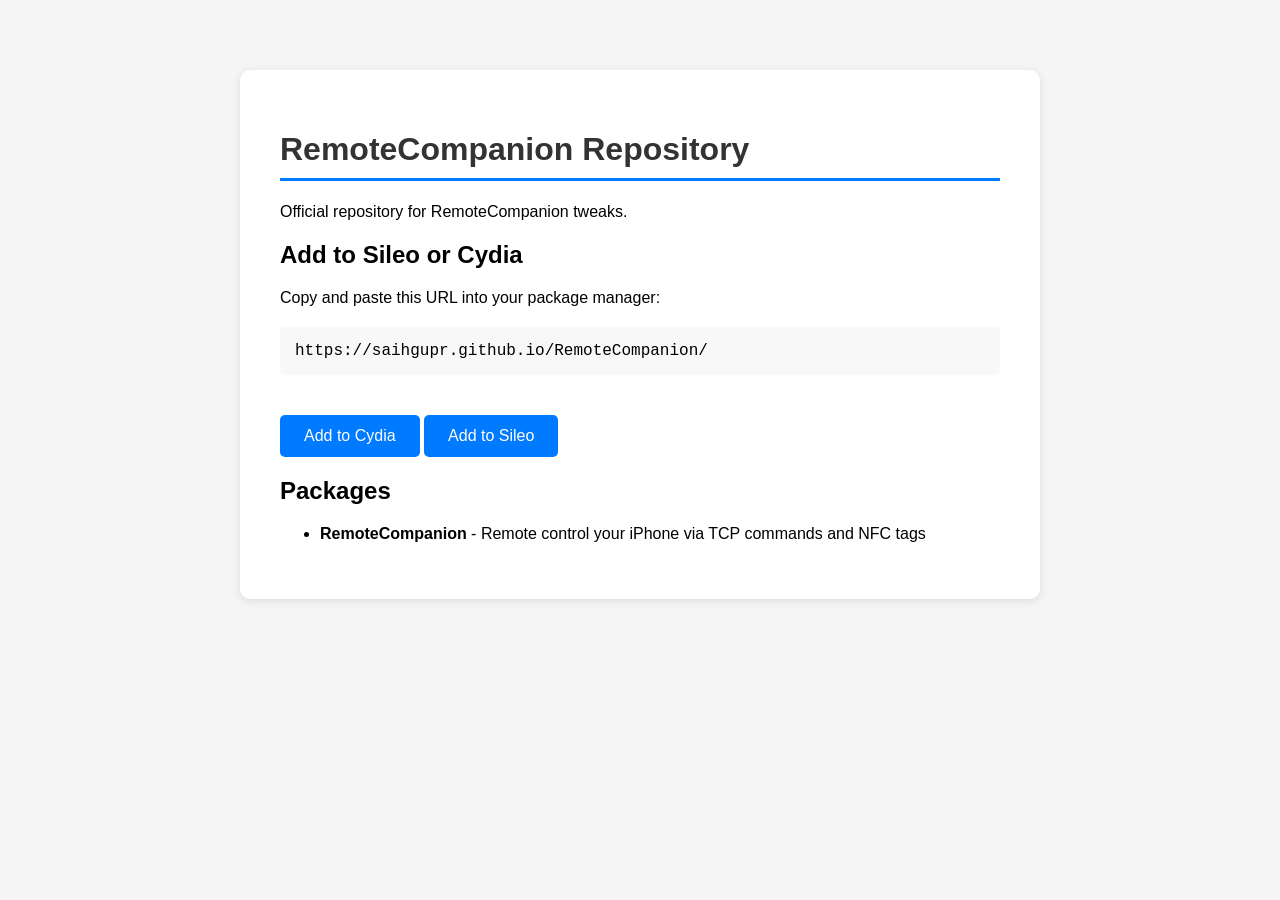
==== docs/index.html @ e35fb799 "Fix Sileo Repo" ====
<!DOCTYPE html>
<html lang="en">
<head>
    <meta charset="UTF-8">
    <meta name="viewport" content="width=device-width, initial-scale=1.0">
    <title>RemoteCompanion Repository</title>
    <style>
        body {
            font-family: -apple-system, BlinkMacSystemFont, 'Segoe UI', Roboto, Oxygen, Ubuntu, Cantarell, sans-serif;
            max-width: 800px;
            margin: 50px auto;
            padding: 20px;
            background: #f5f5f5;
        }
        .container {
            background: white;
            padding: 40px;
            border-radius: 10px;
            box-shadow: 0 2px 10px rgba(0,0,0,0.1);
        }
        h1 {
            color: #333;
            border-bottom: 3px solid #007aff;
            padding-bottom: 10px;
        }
        .repo-url {
            background: #f8f8f8;
            padding: 15px;
            border-radius: 5px;
            font-family: 'Monaco', 'Courier New', monospace;
            margin: 20px 0;
            word-break: break-all;
        }
        .button {
            display: inline-block;
            background: #007aff;
            color: white;
            padding: 12px 24px;
            text-decoration: none;
            border-radius: 5px;
            margin-top: 20px;
        }
        .button:hover {
            background: #0051d5;
        }
    </style>
</head>
<body>
    <div class="container">
        <h1>RemoteCompanion Repository</h1>
        <p>Official repository for RemoteCompanion tweaks.</p>
        
        <h2>Add to Sileo or Cydia</h2>
        <p>Copy and paste this URL into your package manager:</p>
        <div class="repo-url">https://saihgupr.github.io/RemoteCompanion/</div>
        
        <a href="cydia://url/https://cydia.saurik.com/api/share#?source=https://saihgupr.github.io/RemoteCompanion/" class="button">Add to Cydia</a>
        <a href="sileo://source/https://saihgupr.github.io/RemoteCompanion/" class="button">Add to Sileo</a>
        
        <h2>Packages</h2>
        <ul>
            <li><strong>RemoteCompanion</strong> - Remote control your iPhone via TCP commands and NFC tags</li>
        </ul>
    </div>
</body>
</html>
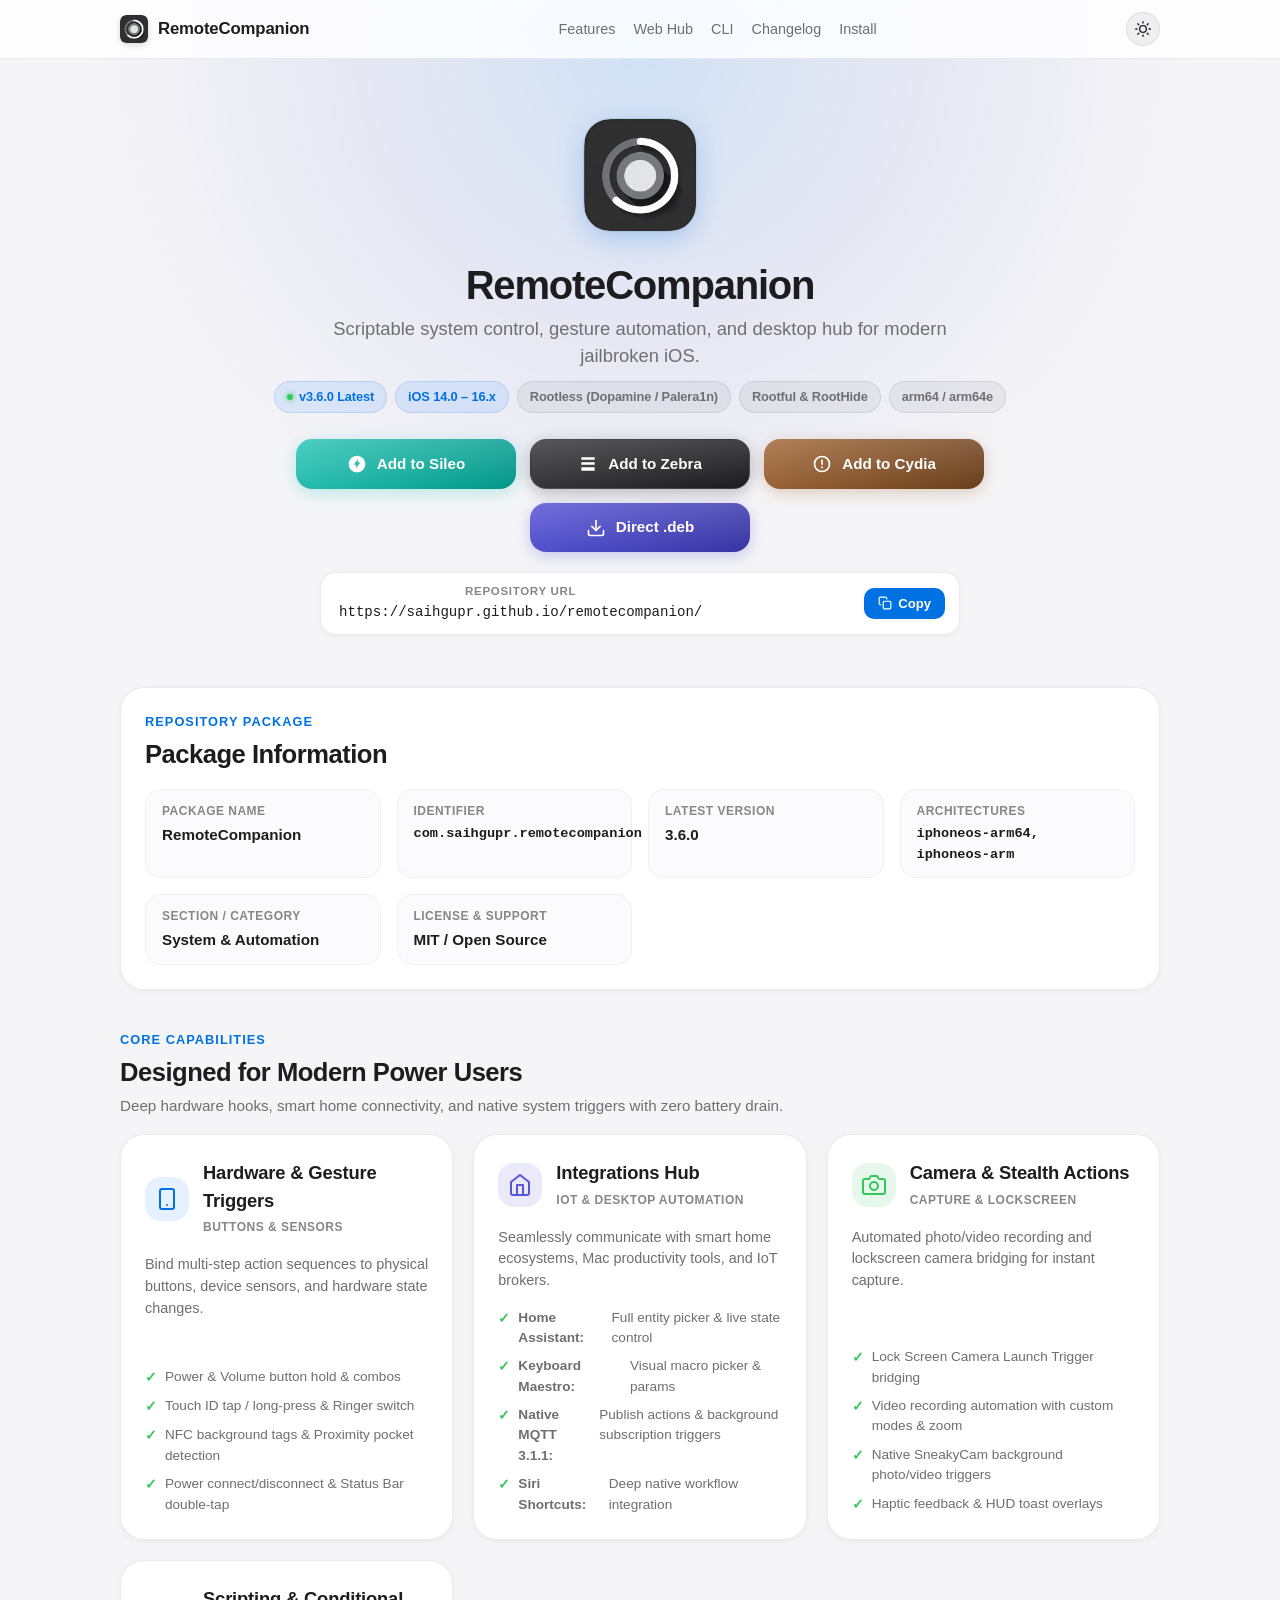
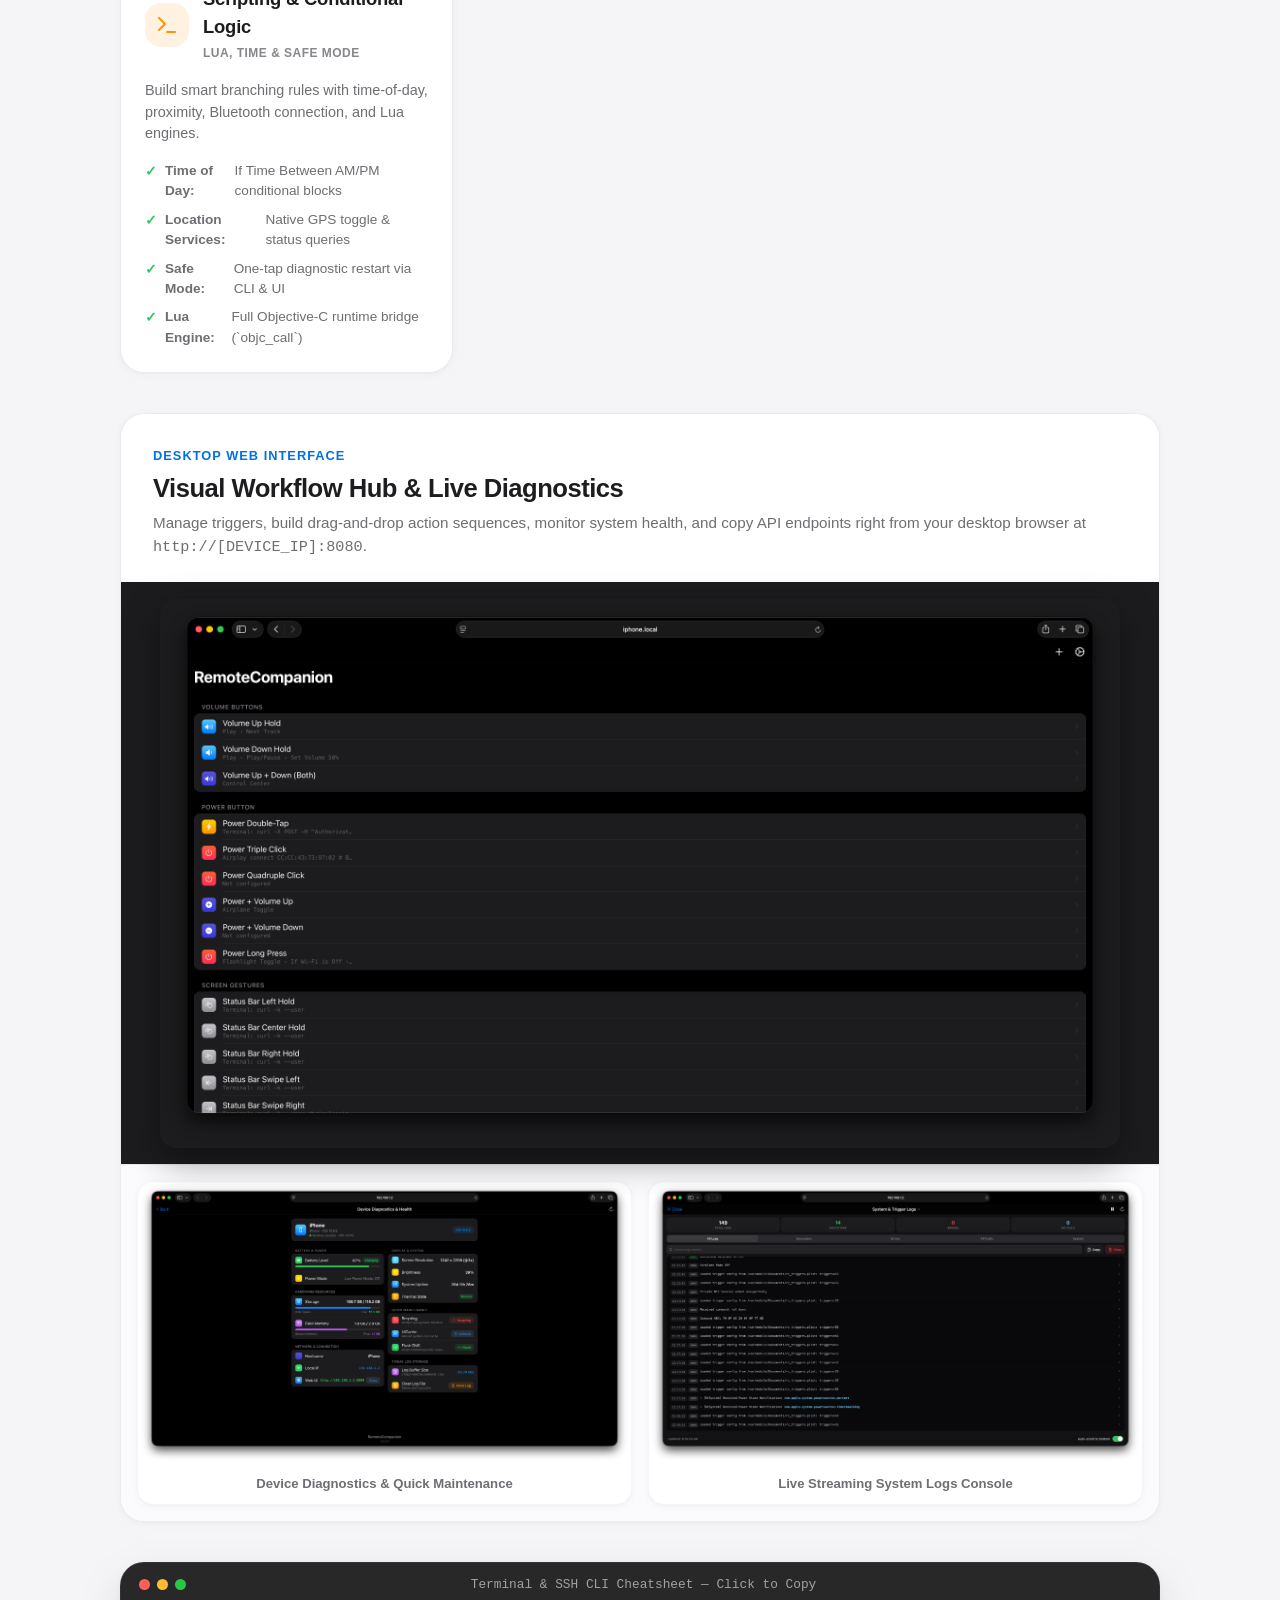
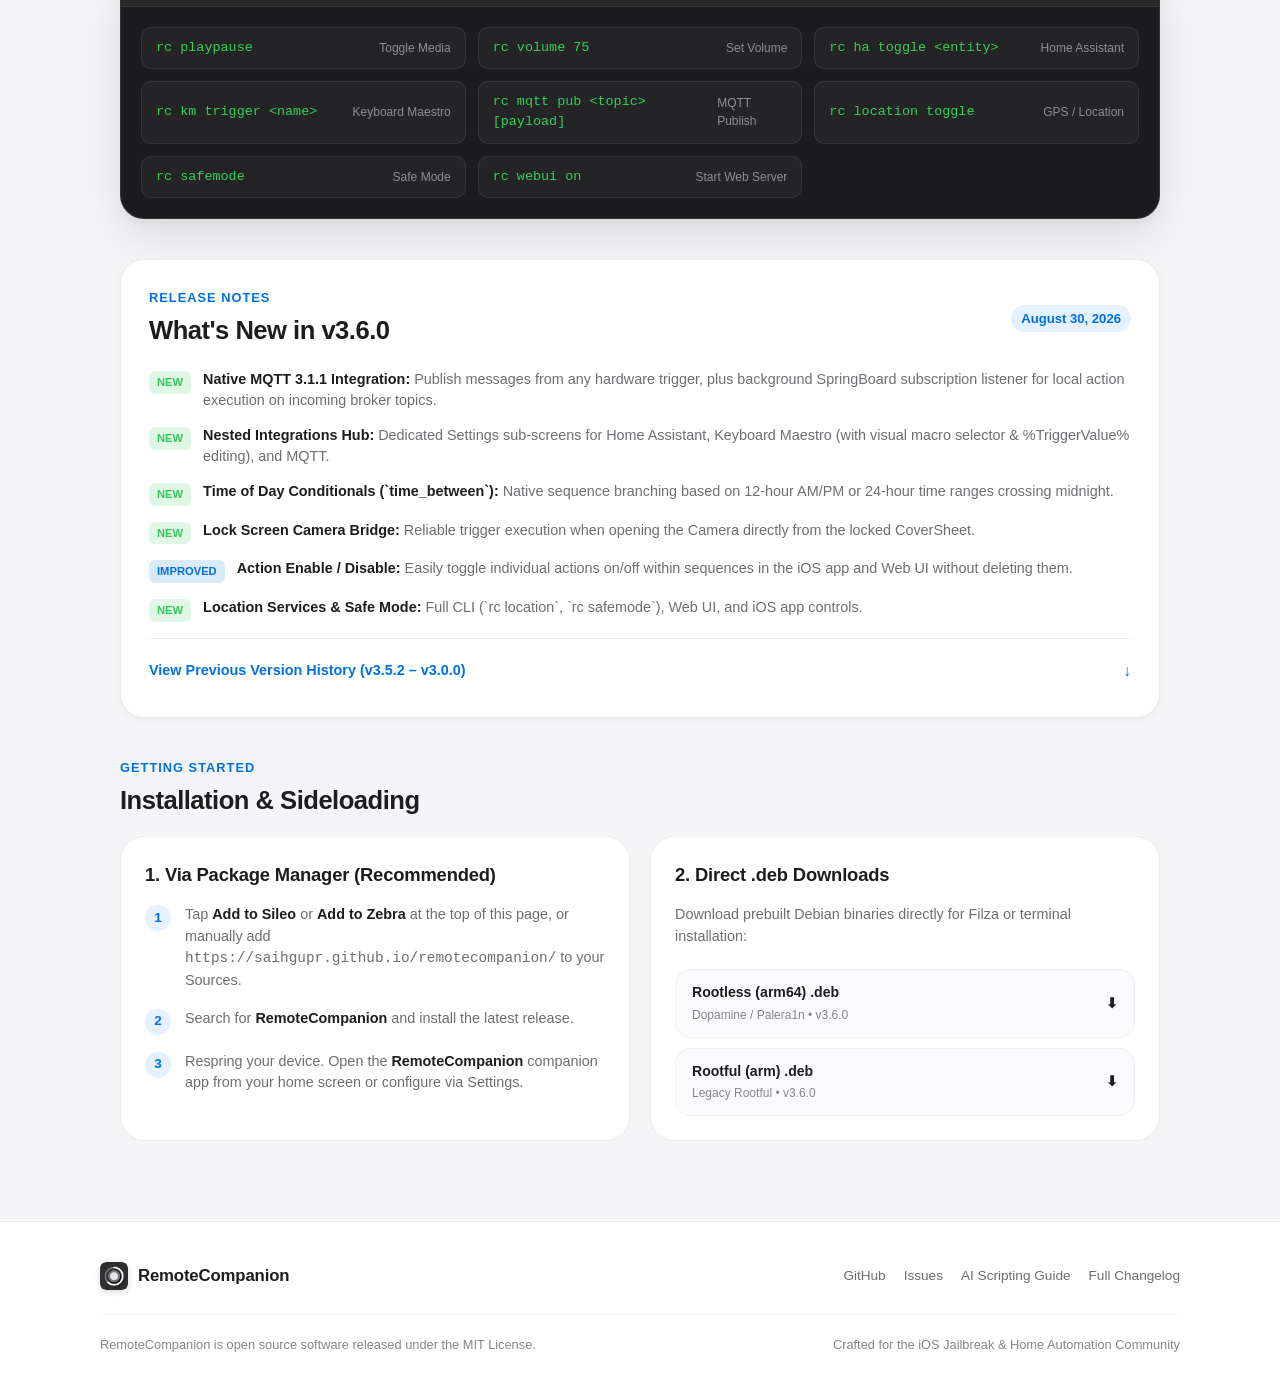
==== commit 3afa9131: "github.io website" ====
--- a/docs/index.html
+++ b/docs/index.html
@@ -2,65 +2,577 @@
 <html lang="en">
 <head>
     <meta charset="UTF-8">
-    <meta name="viewport" content="width=device-width, initial-scale=1.0">
-    <title>RemoteCompanion Repository</title>
-    <style>
-        body {
-            font-family: -apple-system, BlinkMacSystemFont, 'Segoe UI', Roboto, Oxygen, Ubuntu, Cantarell, sans-serif;
-            max-width: 800px;
-            margin: 50px auto;
-            padding: 20px;
-            background: #f5f5f5;
-        }
-        .container {
-            background: white;
-            padding: 40px;
-            border-radius: 10px;
-            box-shadow: 0 2px 10px rgba(0,0,0,0.1);
-        }
-        h1 {
-            color: #333;
-            border-bottom: 3px solid #007aff;
-            padding-bottom: 10px;
-        }
-        .repo-url {
-            background: #f8f8f8;
-            padding: 15px;
-            border-radius: 5px;
-            font-family: 'Monaco', 'Courier New', monospace;
-            margin: 20px 0;
-            word-break: break-all;
-        }
-        .button {
-            display: inline-block;
-            background: #007aff;
-            color: white;
-            padding: 12px 24px;
-            text-decoration: none;
-            border-radius: 5px;
-            margin-top: 20px;
-        }
-        .button:hover {
-            background: #0051d5;
-        }
-    </style>
+    <meta name="viewport" content="width=device-width, initial-scale=1.0, maximum-scale=5.0">
+    <title>RemoteCompanion — Modern iOS Automation & Jailbreak Repo</title>
+    
+    <!-- SEO & Metadata -->
+    <meta name="description" content="Official repository for RemoteCompanion: Scriptable system control, gesture automation, and desktop hub for modern jailbroken iOS (iOS 14.0–16.x).">
+    <meta name="keywords" content="RemoteCompanion, iOS, Jailbreak, Sileo, Zebra, Cydia, Dopamine, Palera1n, Rootless, RootHide, Tweaks, Automation, Home Assistant, Keyboard Maestro, MQTT">
+    <meta name="author" content="saihgupr">
+    <meta name="theme-color" content="#0071e3" media="(prefers-color-scheme: light)">
+    <meta name="theme-color" content="#000000" media="(prefers-color-scheme: dark)">
+
+    <!-- Open Graph (Reddit, iMessage, Discord, Facebook) -->
+    <meta property="og:type" content="website">
+    <meta property="og:url" content="https://saihgupr.github.io/remotecompanion/">
+    <meta property="og:title" content="RemoteCompanion — iOS Automation & Jailbreak Repo">
+    <meta property="og:description" content="Scriptable system control, gesture automation, and desktop hub for modern jailbroken iOS. Supports iOS 14.0–16.x (Rootless & Rootful).">
+    <meta property="og:image" content="https://saihgupr.github.io/remotecompanion/Icon.png">
+    <meta property="og:image:alt" content="RemoteCompanion App Icon">
+    <meta property="og:site_name" content="RemoteCompanion Repository">
+
+    <!-- Twitter / X Card (Enables app icon preview on Reddit link posts) -->
+    <meta name="twitter:card" content="summary">
+    <meta name="twitter:title" content="RemoteCompanion — iOS Automation & Jailbreak Repo">
+    <meta name="twitter:description" content="Scriptable system control, gesture automation, and desktop hub for modern jailbroken iOS. Supports iOS 14.0–16.x (Rootless & Rootful).">
+    <meta name="twitter:image" content="https://saihgupr.github.io/remotecompanion/Icon.png">
+    <meta name="twitter:image:alt" content="RemoteCompanion Icon">
+
+    <!-- App Favicons -->
+    <link rel="icon" type="image/png" href="Icon.png">
+    <link rel="apple-touch-icon" href="Icon.png">
+    <link rel="stylesheet" href="style.css">
 </head>
 <body>
-    <div class="container">
-        <h1>RemoteCompanion Repository</h1>
-        <p>Official repository for RemoteCompanion tweaks.</p>
-        
-        <h2>Add to Sileo or Cydia</h2>
-        <p>Copy and paste this URL into your package manager:</p>
-        <div class="repo-url">https://saihgupr.github.io/RemoteCompanion/</div>
-        
-        <a href="cydia://url/https://cydia.saurik.com/api/share#?source=https://saihgupr.github.io/RemoteCompanion/" class="button">Add to Cydia</a>
-        <a href="sileo://source/https://saihgupr.github.io/RemoteCompanion/" class="button">Add to Sileo</a>
-        
-        <h2>Packages</h2>
-        <ul>
-            <li><strong>RemoteCompanion</strong> - Remote control your iPhone via TCP commands and NFC tags</li>
-        </ul>
+    <div class="ambient-glow"></div>
+
+    <!-- Navigation Header -->
+    <header class="nav-header">
+        <div class="nav-container">
+            <a href="#" class="nav-brand">
+                <img src="Icon.png" alt="RemoteCompanion" class="nav-logo">
+                <span>RemoteCompanion</span>
+            </a>
+            <ul class="nav-links">
+                <li><a href="#features" class="nav-link">Features</a></li>
+                <li><a href="#webui" class="nav-link">Web Hub</a></li>
+                <li><a href="#cli" class="nav-link">CLI</a></li>
+                <li><a href="#changelog" class="nav-link">Changelog</a></li>
+                <li><a href="#download" class="nav-link">Install</a></li>
+            </ul>
+            <div class="nav-actions">
+                <button id="themeToggleBtn" class="theme-toggle-btn" title="Toggle Theme" aria-label="Toggle Dark/Light Mode">
+                    <svg id="themeIcon" width="16" height="16" viewBox="0 0 24 24" fill="none" stroke="currentColor" stroke-width="2" stroke-linecap="round" stroke-linejoin="round">
+                        <circle cx="12" cy="12" r="5"></circle>
+                        <line x1="12" y1="1" x2="12" y2="3"></line>
+                        <line x1="12" y1="21" x2="12" y2="23"></line>
+                        <line x1="4.22" y1="4.22" x2="5.64" y2="5.64"></line>
+                        <line x1="18.36" y1="18.36" x2="19.78" y2="19.78"></line>
+                        <line x1="1" y1="12" x2="3" y2="12"></line>
+                        <line x1="21" y1="12" x2="23" y2="12"></line>
+                        <line x1="4.22" y1="19.78" x2="5.64" y2="18.36"></line>
+                        <line x1="18.36" y1="5.64" x2="19.78" y2="4.22"></line>
+                    </svg>
+                </button>
+            </div>
+        </div>
+    </header>
+
+    <main class="page-container">
+        <!-- Hero Header -->
+        <section class="hero-section">
+            <div class="hero-icon-wrapper">
+                <img src="Icon.png" alt="RemoteCompanion Icon" class="hero-app-icon">
+            </div>
+            <div class="hero-title-group">
+                <h1 class="hero-title">RemoteCompanion</h1>
+                <p class="hero-tagline">Scriptable system control, gesture automation, and desktop hub for modern jailbroken iOS.</p>
+                <div class="badge-group">
+                    <span class="compat-badge"><span class="badge-dot"></span> v3.6.0 Latest</span>
+                    <span class="compat-badge">iOS 14.0 – 16.x</span>
+                    <span class="compat-badge secondary">Rootless (Dopamine / Palera1n)</span>
+                    <span class="compat-badge secondary">Rootful & RootHide</span>
+                    <span class="compat-badge secondary">arm64 / arm64e</span>
+                </div>
+            </div>
+
+            <!-- One-Tap Package Manager Action Buttons -->
+            <div class="package-actions">
+                <a href="sileo://source/https://saihgupr.github.io/remotecompanion/" class="btn-pm btn-sileo" title="Add to Sileo">
+                    <svg class="pm-icon" viewBox="0 0 24 24" fill="currentColor">
+                        <path d="M12 2C6.48 2 2 6.48 2 12s4.48 10 10 10 10-4.48 10-10S17.52 2 12 2zm-1 15v-4H8l5-7v4h3l-5 7z"/>
+                    </svg>
+                    <span>Add to Sileo</span>
+                </a>
+                <a href="zbra://sources/add/https://saihgupr.github.io/remotecompanion/" class="btn-pm btn-zebra" title="Add to Zebra">
+                    <svg class="pm-icon" viewBox="0 0 24 24" fill="currentColor">
+                        <path d="M4 4h16v3H4V4zm0 6h16v3H4v-3zm0 6h16v4H4v-4z"/>
+                    </svg>
+                    <span>Add to Zebra</span>
+                </a>
+                <a href="cydia://url/https://cydia.saurik.com/api/share#?source=https://saihgupr.github.io/remotecompanion/" class="btn-pm btn-cydia" title="Add to Cydia">
+                    <svg class="pm-icon" viewBox="0 0 24 24" fill="currentColor">
+                        <path d="M12 2a10 10 0 100 20 10 10 0 000-20zm0 18a8 8 0 110-16 8 8 0 010 16zm-1-13h2v6h-2zm0 8h2v2h-2z"/>
+                    </svg>
+                    <span>Add to Cydia</span>
+                </a>
+                <a href="https://github.com/saihgupr/remotecompanion/releases" class="btn-pm btn-releases" target="_blank" rel="noopener" title="Direct DEB Downloads">
+                    <svg class="pm-icon" viewBox="0 0 24 24" fill="none" stroke="currentColor" stroke-width="2" stroke-linecap="round" stroke-linejoin="round">
+                        <path d="M21 15v4a2 2 0 0 1-2 2H5a2 2 0 0 1-2-2v-4"></path>
+                        <polyline points="7 10 12 15 17 10"></polyline>
+                        <line x1="12" y1="15" x2="12" y2="3"></line>
+                    </svg>
+                    <span>Direct .deb</span>
+                </a>
+            </div>
+
+            <!-- 1-Click Repo URL Box -->
+            <div class="repo-url-card">
+                <div class="repo-url-info">
+                    <span class="repo-url-label">Repository URL</span>
+                    <span id="repoUrlText" class="repo-url-text">https://saihgupr.github.io/remotecompanion/</span>
+                </div>
+                <button id="copyRepoBtn" class="btn-copy" onclick="copyRepoUrl()">
+                    <svg width="14" height="14" viewBox="0 0 24 24" fill="none" stroke="currentColor" stroke-width="2" stroke-linecap="round" stroke-linejoin="round">
+                        <rect x="9" y="9" width="13" height="13" rx="2" ry="2"></rect>
+                        <path d="M5 15H4a2 2 0 0 1-2-2V4a2 2 0 0 1 2-2h9a2 2 0 0 1 2 2v1"></path>
+                    </svg>
+                    <span id="copyBtnText">Copy</span>
+                </button>
+            </div>
+        </section>
+
+        <!-- Package Metadata Grid -->
+        <section id="packages" class="glass-card">
+            <div class="section-title-group">
+                <div class="section-label">Repository Package</div>
+                <h2 class="section-title">Package Information</h2>
+            </div>
+            <div class="meta-grid">
+                <div class="meta-item">
+                    <span class="meta-label">Package Name</span>
+                    <span class="meta-value">RemoteCompanion</span>
+                </div>
+                <div class="meta-item">
+                    <span class="meta-label">Identifier</span>
+                    <span class="meta-value mono">com.saihgupr.remotecompanion</span>
+                </div>
+                <div class="meta-item">
+                    <span class="meta-label">Latest Version</span>
+                    <span class="meta-value">3.6.0</span>
+                </div>
+                <div class="meta-item">
+                    <span class="meta-label">Architectures</span>
+                    <span class="meta-value mono">iphoneos-arm64, iphoneos-arm</span>
+                </div>
+                <div class="meta-item">
+                    <span class="meta-label">Section / Category</span>
+                    <span class="meta-value">System & Automation</span>
+                </div>
+                <div class="meta-item">
+                    <span class="meta-label">License & Support</span>
+                    <span class="meta-value">MIT / Open Source</span>
+                </div>
+            </div>
+        </section>
+
+        <!-- Features Showcase -->
+        <section id="features">
+            <div class="section-title-group">
+                <div class="section-label">Core Capabilities</div>
+                <h2 class="section-title">Designed for Modern Power Users</h2>
+                <p class="section-subtitle">Deep hardware hooks, smart home connectivity, and native system triggers with zero battery drain.</p>
+            </div>
+
+            <div class="features-grid">
+                <!-- Card 1: Hardware & Gestures -->
+                <div class="feature-card">
+                    <div class="feature-header">
+                        <div class="feature-icon-box">
+                            <svg width="24" height="24" viewBox="0 0 24 24" fill="none" stroke="currentColor" stroke-width="2" stroke-linecap="round" stroke-linejoin="round">
+                                <rect x="5" y="2" width="14" height="20" rx="2" ry="2"></rect>
+                                <line x1="12" y1="18" x2="12.01" y2="18"></line>
+                            </svg>
+                        </div>
+                        <div>
+                            <h3 class="feature-title">Hardware & Gesture Triggers</h3>
+                            <span class="meta-label">Buttons & Sensors</span>
+                        </div>
+                    </div>
+                    <p class="feature-desc">Bind multi-step action sequences to physical buttons, device sensors, and hardware state changes.</p>
+                    <ul class="feature-list">
+                        <li class="feature-list-item"><span class="feature-check">✓</span> Power & Volume button hold & combos</li>
+                        <li class="feature-list-item"><span class="feature-check">✓</span> Touch ID tap / long-press & Ringer switch</li>
+                        <li class="feature-list-item"><span class="feature-check">✓</span> NFC background tags & Proximity pocket detection</li>
+                        <li class="feature-list-item"><span class="feature-check">✓</span> Power connect/disconnect & Status Bar double-tap</li>
+                    </ul>
+                </div>
+
+                <!-- Card 2: Smart Home & Integrations -->
+                <div class="feature-card">
+                    <div class="feature-header">
+                        <div class="feature-icon-box purple">
+                            <svg width="24" height="24" viewBox="0 0 24 24" fill="none" stroke="currentColor" stroke-width="2" stroke-linecap="round" stroke-linejoin="round">
+                                <path d="M3 9l9-7 9 7v11a2 2 0 0 1-2 2H5a2 2 0 0 1-2-2z"></path>
+                                <polyline points="9 22 9 12 15 12 15 22"></polyline>
+                            </svg>
+                        </div>
+                        <div>
+                            <h3 class="feature-title">Integrations Hub</h3>
+                            <span class="meta-label">IoT & Desktop Automation</span>
+                        </div>
+                    </div>
+                    <p class="feature-desc">Seamlessly communicate with smart home ecosystems, Mac productivity tools, and IoT brokers.</p>
+                    <ul class="feature-list">
+                        <li class="feature-list-item"><span class="feature-check">✓</span> <strong>Home Assistant:</strong> Full entity picker & live state control</li>
+                        <li class="feature-list-item"><span class="feature-check">✓</span> <strong>Keyboard Maestro:</strong> Visual macro picker & params</li>
+                        <li class="feature-list-item"><span class="feature-check">✓</span> <strong>Native MQTT 3.1.1:</strong> Publish actions & background subscription triggers</li>
+                        <li class="feature-list-item"><span class="feature-check">✓</span> <strong>Siri Shortcuts:</strong> Deep native workflow integration</li>
+                    </ul>
+                </div>
+
+                <!-- Card 3: Camera & Security Automation -->
+                <div class="feature-card">
+                    <div class="feature-header">
+                        <div class="feature-icon-box green">
+                            <svg width="24" height="24" viewBox="0 0 24 24" fill="none" stroke="currentColor" stroke-width="2" stroke-linecap="round" stroke-linejoin="round">
+                                <path d="M23 19a2 2 0 0 1-2 2H3a2 2 0 0 1-2-2V8a2 2 0 0 1 2-2h4l2-3h6l2 3h4a2 2 0 0 1 2 2z"></path>
+                                <circle cx="12" cy="13" r="4"></circle>
+                            </svg>
+                        </div>
+                        <div>
+                            <h3 class="feature-title">Camera & Stealth Actions</h3>
+                            <span class="meta-label">Capture & Lockscreen</span>
+                        </div>
+                    </div>
+                    <p class="feature-desc">Automated photo/video recording and lockscreen camera bridging for instant capture.</p>
+                    <ul class="feature-list">
+                        <li class="feature-list-item"><span class="feature-check">✓</span> Lock Screen Camera Launch Trigger bridging</li>
+                        <li class="feature-list-item"><span class="feature-check">✓</span> Video recording automation with custom modes & zoom</li>
+                        <li class="feature-list-item"><span class="feature-check">✓</span> Native SneakyCam background photo/video triggers</li>
+                        <li class="feature-list-item"><span class="feature-check">✓</span> Haptic feedback & HUD toast overlays</li>
+                    </ul>
+                </div>
+
+                <!-- Card 4: System Control & Scripting -->
+                <div class="feature-card">
+                    <div class="feature-header">
+                        <div class="feature-icon-box orange">
+                            <svg width="24" height="24" viewBox="0 0 24 24" fill="none" stroke="currentColor" stroke-width="2" stroke-linecap="round" stroke-linejoin="round">
+                                <polyline points="4 17 10 11 4 5"></polyline>
+                                <line x1="12" y1="19" x2="20" y2="19"></line>
+                            </svg>
+                        </div>
+                        <div>
+                            <h3 class="feature-title">Scripting & Conditional Logic</h3>
+                            <span class="meta-label">Lua, Time & Safe Mode</span>
+                        </div>
+                    </div>
+                    <p class="feature-desc">Build smart branching rules with time-of-day, proximity, Bluetooth connection, and Lua engines.</p>
+                    <ul class="feature-list">
+                        <li class="feature-list-item"><span class="feature-check">✓</span> <strong>Time of Day:</strong> If Time Between AM/PM conditional blocks</li>
+                        <li class="feature-list-item"><span class="feature-check">✓</span> <strong>Location Services:</strong> Native GPS toggle & status queries</li>
+                        <li class="feature-list-item"><span class="feature-check">✓</span> <strong>Safe Mode:</strong> One-tap diagnostic restart via CLI & UI</li>
+                        <li class="feature-list-item"><span class="feature-check">✓</span> <strong>Lua Engine:</strong> Full Objective-C runtime bridge (`objc_call`)</li>
+                    </ul>
+                </div>
+            </div>
+        </section>
+
+        <!-- Web UI & Automations Hub Banner -->
+        <section id="webui" class="showcase-banner">
+            <div class="showcase-content">
+                <div class="section-label">Desktop Web Interface</div>
+                <h2 class="section-title">Visual Workflow Hub & Live Diagnostics</h2>
+                <p class="section-subtitle">Manage triggers, build drag-and-drop action sequences, monitor system health, and copy API endpoints right from your desktop browser at <code>http://[DEVICE_IP]:8080</code>.</p>
+            </div>
+            <div class="showcase-image-wrapper">
+                <img src="images/webui.png" alt="RemoteCompanion Web UI Workflow Editor" class="showcase-img" loading="lazy">
+            </div>
+            <div class="gallery-grid">
+                <div class="gallery-item">
+                    <img src="images/health.png" alt="Device Health & Diagnostics Dashboard" loading="lazy">
+                    <div class="gallery-caption">Device Diagnostics & Quick Maintenance</div>
+                </div>
+                <div class="gallery-item">
+                    <img src="images/logs.png" alt="Real-time Streaming Log Viewer" loading="lazy">
+                    <div class="gallery-caption">Live Streaming System Logs Console</div>
+                </div>
+            </div>
+        </section>
+
+        <!-- CLI Commands Cheatsheet -->
+        <section id="cli" class="terminal-card">
+            <div class="terminal-header">
+                <div class="terminal-dots">
+                    <span class="terminal-dot dot-red"></span>
+                    <span class="terminal-dot dot-yellow"></span>
+                    <span class="terminal-dot dot-green"></span>
+                </div>
+                <span class="terminal-title">Terminal & SSH CLI Cheatsheet — Click to Copy</span>
+                <span style="width: 40px;"></span>
+            </div>
+            <div class="cli-command-grid">
+                <div class="cli-chip" onclick="copyCommand('rc playpause', this)">
+                    <span class="cli-code">rc playpause</span>
+                    <span class="cli-desc">Toggle Media</span>
+                </div>
+                <div class="cli-chip" onclick="copyCommand('rc volume 75', this)">
+                    <span class="cli-code">rc volume 75</span>
+                    <span class="cli-desc">Set Volume</span>
+                </div>
+                <div class="cli-chip" onclick="copyCommand('rc ha toggle light.desk', this)">
+                    <span class="cli-code">rc ha toggle &lt;entity&gt;</span>
+                    <span class="cli-desc">Home Assistant</span>
+                </div>
+                <div class="cli-chip" onclick="copyCommand('rc km trigger &quot;Focus Mode&quot;', this)">
+                    <span class="cli-code">rc km trigger &lt;name&gt;</span>
+                    <span class="cli-desc">Keyboard Maestro</span>
+                </div>
+                <div class="cli-chip" onclick="copyCommand('rc mqtt pub home/status online', this)">
+                    <span class="cli-code">rc mqtt pub &lt;topic&gt; [payload]</span>
+                    <span class="cli-desc">MQTT Publish</span>
+                </div>
+                <div class="cli-chip" onclick="copyCommand('rc location toggle', this)">
+                    <span class="cli-code">rc location toggle</span>
+                    <span class="cli-desc">GPS / Location</span>
+                </div>
+                <div class="cli-chip" onclick="copyCommand('rc safemode', this)">
+                    <span class="cli-code">rc safemode</span>
+                    <span class="cli-desc">Safe Mode</span>
+                </div>
+                <div class="cli-chip" onclick="copyCommand('rc webui on', this)">
+                    <span class="cli-code">rc webui on</span>
+                    <span class="cli-desc">Start Web Server</span>
+                </div>
+            </div>
+        </section>
+
+        <!-- Changelog Section -->
+        <section id="changelog" class="changelog-card">
+            <div class="changelog-header">
+                <div>
+                    <div class="section-label">Release Notes</div>
+                    <h2 class="section-title">What's New in v3.6.0</h2>
+                </div>
+                <span class="version-badge">August 30, 2026</span>
+            </div>
+
+            <div class="changelog-list">
+                <div class="changelog-item">
+                    <span class="changelog-tag tag-new">New</span>
+                    <p class="changelog-text"><strong>Native MQTT 3.1.1 Integration:</strong> Publish messages from any hardware trigger, plus background SpringBoard subscription listener for local action execution on incoming broker topics.</p>
+                </div>
+                <div class="changelog-item">
+                    <span class="changelog-tag tag-new">New</span>
+                    <p class="changelog-text"><strong>Nested Integrations Hub:</strong> Dedicated Settings sub-screens for Home Assistant, Keyboard Maestro (with visual macro selector & %TriggerValue% editing), and MQTT.</p>
+                </div>
+                <div class="changelog-item">
+                    <span class="changelog-tag tag-new">New</span>
+                    <p class="changelog-text"><strong>Time of Day Conditionals (`time_between`):</strong> Native sequence branching based on 12-hour AM/PM or 24-hour time ranges crossing midnight.</p>
+                </div>
+                <div class="changelog-item">
+                    <span class="changelog-tag tag-new">New</span>
+                    <p class="changelog-text"><strong>Lock Screen Camera Bridge:</strong> Reliable trigger execution when opening the Camera directly from the locked CoverSheet.</p>
+                </div>
+                <div class="changelog-item">
+                    <span class="changelog-tag tag-improved">Improved</span>
+                    <p class="changelog-text"><strong>Action Enable / Disable:</strong> Easily toggle individual actions on/off within sequences in the iOS app and Web UI without deleting them.</p>
+                </div>
+                <div class="changelog-item">
+                    <span class="changelog-tag tag-new">New</span>
+                    <p class="changelog-text"><strong>Location Services & Safe Mode:</strong> Full CLI (`rc location`, `rc safemode`), Web UI, and iOS app controls.</p>
+                </div>
+            </div>
+
+            <!-- Expandable Past Releases -->
+            <details class="history-accordion">
+                <summary>View Previous Version History (v3.5.2 – v3.0.0)</summary>
+                <div class="history-content">
+                    <div class="changelog-item">
+                        <span class="changelog-tag tag-fix">v3.5.2</span>
+                        <p class="changelog-text">Modernized Siri Shortcuts execution with WorkflowKit / VoiceShortcutClient fallbacks, respring reliability improvements, and multi-button combo detection.</p>
+                    </div>
+                    <div class="changelog-item">
+                        <span class="changelog-tag tag-new">v3.5.0</span>
+                        <p class="changelog-text">Added SneakyCam photo/video triggers, Web UI live system log viewer console (`/api/logs`), and AC Power Connect/Disconnect triggers.</p>
+                    </div>
+                    <div class="changelog-item">
+                        <span class="changelog-tag tag-new">v3.4.0</span>
+                        <p class="changelog-text">Cellular Data control, Dynamic Web UI Port fallback (8080–8099), HUD toast notifications, and Proximity / Pocket sensor conditions.</p>
+                    </div>
+                </div>
+            </details>
+        </section>
+
+        <!-- Installation & Downloads -->
+        <section id="download">
+            <div class="section-title-group">
+                <div class="section-label">Getting Started</div>
+                <h2 class="section-title">Installation & Sideloading</h2>
+            </div>
+
+            <div class="install-grid">
+                <!-- Method 1: Package Manager -->
+                <div class="install-card">
+                    <h3 class="feature-title">1. Via Package Manager (Recommended)</h3>
+                    <div class="step-item">
+                        <span class="step-num">1</span>
+                        <p class="step-text">Tap <strong>Add to Sileo</strong> or <strong>Add to Zebra</strong> at the top of this page, or manually add <code>https://saihgupr.github.io/remotecompanion/</code> to your Sources.</p>
+                    </div>
+                    <div class="step-item">
+                        <span class="step-num">2</span>
+                        <p class="step-text">Search for <strong>RemoteCompanion</strong> and install the latest release.</p>
+                    </div>
+                    <div class="step-item">
+                        <span class="step-num">3</span>
+                        <p class="step-text">Respring your device. Open the <strong>RemoteCompanion</strong> companion app from your home screen or configure via Settings.</p>
+                    </div>
+                </div>
+
+                <!-- Method 2: Manual DEB Download -->
+                <div class="install-card">
+                    <h3 class="feature-title">2. Direct .deb Downloads</h3>
+                    <p class="feature-desc">Download prebuilt Debian binaries directly for Filza or terminal installation:</p>
+                    <div class="direct-downloads">
+                        <a href="com.saihgupr.remotecompanion_3.6.0_iphoneos-arm64.deb" class="deb-btn" download>
+                            <div>
+                                <div>Rootless (arm64) .deb</div>
+                                <span class="deb-meta">Dopamine / Palera1n • v3.6.0</span>
+                            </div>
+                            <span>⬇</span>
+                        </a>
+                        <a href="com.saihgupr.remotecompanion_3.6.0_iphoneos-arm.deb" class="deb-btn" download>
+                            <div>
+                                <div>Rootful (arm) .deb</div>
+                                <span class="deb-meta">Legacy Rootful • v3.6.0</span>
+                            </div>
+                            <span>⬇</span>
+                        </a>
+                    </div>
+                </div>
+            </div>
+        </section>
+    </main>
+
+    <!-- Footer -->
+    <footer class="page-footer">
+        <div class="footer-container">
+            <div class="footer-top">
+                <div class="nav-brand">
+                    <img src="Icon.png" alt="RemoteCompanion" class="nav-logo">
+                    <span>RemoteCompanion</span>
+                </div>
+                <ul class="footer-links">
+                    <li><a href="https://github.com/saihgupr/remotecompanion" class="footer-link" target="_blank" rel="noopener">GitHub</a></li>
+                    <li><a href="https://github.com/saihgupr/remotecompanion/issues" class="footer-link" target="_blank" rel="noopener">Issues</a></li>
+                    <li><a href="https://github.com/saihgupr/remotecompanion/blob/master/SCRIPTING.md" class="footer-link" target="_blank" rel="noopener">AI Scripting Guide</a></li>
+                    <li><a href="https://github.com/saihgupr/remotecompanion/blob/master/CHANGELOG.md" class="footer-link" target="_blank" rel="noopener">Full Changelog</a></li>
+                </ul>
+            </div>
+            <div class="footer-bottom">
+                <span>RemoteCompanion is open source software released under the MIT License.</span>
+                <span>Crafted for the iOS Jailbreak & Home Automation Community</span>
+            </div>
+        </div>
+    </footer>
+
+    <!-- Toast Notification -->
+    <div id="toast" class="toast">
+        <svg width="16" height="16" viewBox="0 0 24 24" fill="none" stroke="#30d158" stroke-width="2.5" stroke-linecap="round" stroke-linejoin="round">
+            <polyline points="20 6 9 17 4 12"></polyline>
+        </svg>
+        <span id="toastMessage">Copied to clipboard!</span>
     </div>
+
+    <!-- Interactive Script -->
+    <script>
+        // 1-Click Copy Repo URL
+        function copyRepoUrl() {
+            const repoUrl = "https://saihgupr.github.io/remotecompanion/";
+            navigator.clipboard.writeText(repoUrl).then(() => {
+                const btn = document.getElementById("copyRepoBtn");
+                const btnText = document.getElementById("copyBtnText");
+                btn.classList.add("copied");
+                btnText.textContent = "Copied!";
+                showToast("Repository URL copied to clipboard!");
+
+                setTimeout(() => {
+                    btn.classList.remove("copied");
+                    btnText.textContent = "Copy";
+                }, 1800);
+            }).catch(err => {
+                showToast("Failed to copy URL");
+            });
+        }
+
+        // Copy CLI Command
+        function copyCommand(text, element) {
+            navigator.clipboard.writeText(text).then(() => {
+                showToast(`Copied: ${text}`);
+                if (element) {
+                    const originalBorder = element.style.borderColor;
+                    element.style.borderColor = "#30d158";
+                    setTimeout(() => {
+                        element.style.borderColor = originalBorder;
+                    }, 800);
+                }
+            });
+        }
+
+        // Show Toast Notification
+        let toastTimeout;
+        function showToast(msg) {
+            const toast = document.getElementById("toast");
+            const toastMsg = document.getElementById("toastMessage");
+            toastMsg.textContent = msg;
+            toast.classList.add("show");
+
+            clearTimeout(toastTimeout);
+            toastTimeout = setTimeout(() => {
+                toast.classList.remove("show");
+            }, 2200);
+        }
+
+        // Theme Toggle
+        const themeToggleBtn = document.getElementById("themeToggleBtn");
+        const themeIcon = document.getElementById("themeIcon");
+
+        function updateThemeIcon(isDark) {
+            if (isDark) {
+                // Moon icon
+                themeIcon.innerHTML = `<path d="M21 12.79A9 9 0 1 1 11.21 3 7 7 0 0 0 21 12.79z"></path>`;
+            } else {
+                // Sun icon
+                themeIcon.innerHTML = `
+                    <circle cx="12" cy="12" r="5"></circle>
+                    <line x1="12" y1="1" x2="12" y2="3"></line>
+                    <line x1="12" y1="21" x2="12" y2="23"></line>
+                    <line x1="4.22" y1="4.22" x2="5.64" y2="5.64"></line>
+                    <line x1="18.36" y1="18.36" x2="19.78" y2="19.78"></line>
+                    <line x1="1" y1="12" x2="3" y2="12"></line>
+                    <line x1="21" y1="12" x2="23" y2="12"></line>
+                    <line x1="4.22" y1="19.78" x2="5.64" y2="18.36"></line>
+                    <line x1="18.36" y1="5.64" x2="19.78" y2="4.22"></line>
+                `;
+            }
+        }
+
+        // Initialize theme based on preference or saved setting
+        const savedTheme = localStorage.getItem("rc_theme");
+        if (savedTheme) {
+            document.body.setAttribute("data-theme", savedTheme);
+            updateThemeIcon(savedTheme === "dark");
+        } else {
+            const prefersDark = window.matchMedia && window.matchMedia('(prefers-color-scheme: dark)').matches;
+            updateThemeIcon(prefersDark);
+        }
+
+        themeToggleBtn.addEventListener("click", () => {
+            const currentTheme = document.body.getAttribute("data-theme");
+            let newTheme;
+            if (currentTheme === "dark") {
+                newTheme = "light";
+            } else if (currentTheme === "light") {
+                newTheme = "dark";
+            } else {
+                const prefersDark = window.matchMedia && window.matchMedia('(prefers-color-scheme: dark)').matches;
+                newTheme = prefersDark ? "light" : "dark";
+            }
+            document.body.setAttribute("data-theme", newTheme);
+            localStorage.setItem("rc_theme", newTheme);
+            updateThemeIcon(newTheme === "dark");
+        });
+    </script>
 </body>
 </html>
--- a/docs/style.css
+++ b/docs/style.css
@@ -0,0 +1,1168 @@
+:root {
+  --font-sans: -apple-system, BlinkMacSystemFont, "SF Pro Display", "SF Pro Text", "Helvetica Neue", Arial, sans-serif;
+  --font-mono: ui-monospace, "SF Mono", Menlo, Monaco, Consolas, "Courier New", monospace;
+
+  /* Color Palette - Light Default */
+  --bg-page: #f5f5f7;
+  --bg-card: #ffffff;
+  --bg-card-secondary: #fbfbfd;
+  --bg-card-hover: #f0f0f4;
+  --bg-glass: rgba(255, 255, 255, 0.82);
+  --bg-badge: rgba(0, 122, 255, 0.1);
+  --bg-badge-secondary: rgba(142, 142, 147, 0.12);
+  --bg-code: #f0f1f5;
+  --bg-terminal: #1c1c1e;
+
+  --text-primary: #1d1d1f;
+  --text-secondary: #6e6e73;
+  --text-tertiary: #86868b;
+  --text-inverse: #ffffff;
+  --text-terminal: #32d74b;
+
+  --border-light: rgba(0, 0, 0, 0.08);
+  --border-subtle: rgba(0, 0, 0, 0.04);
+  --border-focus: rgba(0, 122, 255, 0.5);
+
+  --accent-blue: #0071e3;
+  --accent-blue-hover: #0077ed;
+  --accent-purple: #5856d6;
+  --accent-teal: #30b0c7;
+  --accent-green: #34c759;
+  --accent-orange: #ff9500;
+  --accent-red: #ff3b30;
+
+  --shadow-sm: 0 2px 8px rgba(0, 0, 0, 0.04), 0 1px 2px rgba(0, 0, 0, 0.02);
+  --shadow-md: 0 8px 24px rgba(0, 0, 0, 0.07), 0 2px 6px rgba(0, 0, 0, 0.03);
+  --shadow-lg: 0 18px 48px rgba(0, 0, 0, 0.1), 0 4px 12px rgba(0, 0, 0, 0.05);
+  --shadow-icon: 0 8px 28px rgba(0, 113, 227, 0.25);
+
+  --radius-xs: 6px;
+  --radius-sm: 10px;
+  --radius-md: 16px;
+  --radius-lg: 24px;
+  --radius-xl: 32px;
+  --radius-pill: 9999px;
+
+  --transition-fast: 0.15s cubic-bezier(0.2, 0.8, 0.2, 1);
+  --transition-normal: 0.25s cubic-bezier(0.16, 1, 0.3, 1);
+  --transition-spring: 0.4s cubic-bezier(0.175, 0.885, 0.32, 1.275);
+}
+
+@media (prefers-color-scheme: dark) {
+  :root {
+    --bg-page: #000000;
+    --bg-card: #161618;
+    --bg-card-secondary: #1c1c1e;
+    --bg-card-hover: #242428;
+    --bg-glass: rgba(22, 22, 24, 0.82);
+    --bg-badge: rgba(10, 132, 255, 0.18);
+    --bg-badge-secondary: rgba(142, 142, 147, 0.18);
+    --bg-code: #1c1c1e;
+    --bg-terminal: #0a0a0c;
+
+    --text-primary: #f5f5f7;
+    --text-secondary: #a1a1a6;
+    --text-tertiary: #6e6e73;
+    --text-inverse: #000000;
+    --text-terminal: #30d158;
+
+    --border-light: rgba(255, 255, 255, 0.12);
+    --border-subtle: rgba(255, 255, 255, 0.06);
+    --border-focus: rgba(10, 132, 255, 0.6);
+
+    --accent-blue: #2997ff;
+    --accent-blue-hover: #40a9ff;
+    --accent-purple: #7d7aff;
+    --accent-teal: #4cd9e8;
+    --accent-green: #30d158;
+    --accent-orange: #ff9f0a;
+    --accent-red: #ff453a;
+
+    --shadow-sm: 0 2px 8px rgba(0, 0, 0, 0.3);
+    --shadow-md: 0 8px 24px rgba(0, 0, 0, 0.4);
+    --shadow-lg: 0 18px 48px rgba(0, 0, 0, 0.6);
+    --shadow-icon: 0 8px 32px rgba(41, 151, 255, 0.35);
+  }
+}
+
+/* Explicit theme classes if toggled */
+body[data-theme="light"] {
+  --bg-page: #f5f5f7;
+  --bg-card: #ffffff;
+  --bg-card-secondary: #fbfbfd;
+  --bg-card-hover: #f0f0f4;
+  --bg-glass: rgba(255, 255, 255, 0.82);
+  --bg-badge: rgba(0, 122, 255, 0.1);
+  --bg-badge-secondary: rgba(142, 142, 147, 0.12);
+  --bg-code: #f0f1f5;
+  --bg-terminal: #1c1c1e;
+  --text-primary: #1d1d1f;
+  --text-secondary: #6e6e73;
+  --text-tertiary: #86868b;
+  --text-inverse: #ffffff;
+  --border-light: rgba(0, 0, 0, 0.08);
+  --border-subtle: rgba(0, 0, 0, 0.04);
+  --accent-blue: #0071e3;
+  --accent-blue-hover: #0077ed;
+  --shadow-sm: 0 2px 8px rgba(0, 0, 0, 0.04);
+  --shadow-md: 0 8px 24px rgba(0, 0, 0, 0.07);
+  --shadow-lg: 0 18px 48px rgba(0, 0, 0, 0.1);
+  --shadow-icon: 0 8px 28px rgba(0, 113, 227, 0.25);
+}
+
+body[data-theme="dark"] {
+  --bg-page: #000000;
+  --bg-card: #161618;
+  --bg-card-secondary: #1c1c1e;
+  --bg-card-hover: #242428;
+  --bg-glass: rgba(22, 22, 24, 0.82);
+  --bg-badge: rgba(10, 132, 255, 0.18);
+  --bg-badge-secondary: rgba(142, 142, 147, 0.18);
+  --bg-code: #1c1c1e;
+  --bg-terminal: #0a0a0c;
+  --text-primary: #f5f5f7;
+  --text-secondary: #a1a1a6;
+  --text-tertiary: #6e6e73;
+  --text-inverse: #000000;
+  --border-light: rgba(255, 255, 255, 0.12);
+  --border-subtle: rgba(255, 255, 255, 0.06);
+  --accent-blue: #2997ff;
+  --accent-blue-hover: #40a9ff;
+  --shadow-sm: 0 2px 8px rgba(0, 0, 0, 0.3);
+  --shadow-md: 0 8px 24px rgba(0, 0, 0, 0.4);
+  --shadow-lg: 0 18px 48px rgba(0, 0, 0, 0.6);
+  --shadow-icon: 0 8px 32px rgba(41, 151, 255, 0.35);
+}
+
+/* Base Styles */
+* {
+  box-sizing: border-box;
+  margin: 0;
+  padding: 0;
+  -webkit-tap-highlight-color: transparent;
+}
+
+html {
+  font-family: var(--font-sans);
+  background-color: var(--bg-page);
+  color: var(--text-primary);
+  line-height: 1.5;
+  -webkit-font-smoothing: antialiased;
+  -moz-osx-font-smoothing: grayscale;
+  text-rendering: optimizeLegibility;
+  scroll-behavior: smooth;
+}
+
+body {
+  min-height: 100vh;
+  display: flex;
+  flex-direction: column;
+  background-color: var(--bg-page);
+  color: var(--text-primary);
+  overflow-x: hidden;
+}
+
+/* Background Ambient Glow */
+.ambient-glow {
+  position: fixed;
+  top: 0;
+  left: 50%;
+  transform: translateX(-50%);
+  width: 100vw;
+  max-width: 1200px;
+  height: 480px;
+  background: radial-gradient(circle at 50% 10%, rgba(0, 113, 227, 0.15) 0%, rgba(88, 86, 214, 0.08) 40%, rgba(0, 0, 0, 0) 75%);
+  pointer-events: none;
+  z-index: 0;
+}
+
+/* Navigation Bar */
+.nav-header {
+  position: sticky;
+  top: 0;
+  z-index: 100;
+  background: var(--bg-glass);
+  backdrop-filter: blur(20px) saturate(180%);
+  -webkit-backdrop-filter: blur(20px) saturate(180%);
+  border-bottom: 1px solid var(--border-light);
+  transition: background-color var(--transition-normal);
+}
+
+.nav-container {
+  max-width: 1080px;
+  margin: 0 auto;
+  padding: 12px 20px;
+  display: flex;
+  align-items: center;
+  justify-content: space-between;
+}
+
+.nav-brand {
+  display: flex;
+  align-items: center;
+  gap: 10px;
+  text-decoration: none;
+  color: var(--text-primary);
+  font-weight: 600;
+  font-size: 1.05rem;
+  letter-spacing: -0.01em;
+}
+
+.nav-logo {
+  width: 28px;
+  height: 28px;
+  border-radius: var(--radius-xs);
+  box-shadow: 0 2px 6px rgba(0, 0, 0, 0.15);
+}
+
+.nav-links {
+  display: flex;
+  align-items: center;
+  gap: 18px;
+  list-style: none;
+}
+
+.nav-link {
+  text-decoration: none;
+  color: var(--text-secondary);
+  font-size: 0.9rem;
+  font-weight: 500;
+  transition: color var(--transition-fast);
+}
+
+.nav-link:hover {
+  color: var(--accent-blue);
+}
+
+.nav-actions {
+  display: flex;
+  align-items: center;
+  gap: 10px;
+}
+
+.theme-toggle-btn {
+  background: var(--bg-badge-secondary);
+  border: 1px solid var(--border-light);
+  color: var(--text-primary);
+  width: 34px;
+  height: 34px;
+  border-radius: var(--radius-pill);
+  display: flex;
+  align-items: center;
+  justify-content: center;
+  cursor: pointer;
+  transition: all var(--transition-fast);
+}
+
+.theme-toggle-btn:hover {
+  background: var(--bg-card-hover);
+  transform: scale(1.05);
+}
+
+/* Layout Container */
+.page-container {
+  position: relative;
+  z-index: 1;
+  max-width: 1080px;
+  margin: 0 auto;
+  padding: 36px 20px 80px;
+  display: flex;
+  flex-direction: column;
+  gap: 40px;
+}
+
+/* Hero Section */
+.hero-section {
+  text-align: center;
+  padding: 24px 0 12px;
+  display: flex;
+  flex-direction: column;
+  align-items: center;
+  gap: 20px;
+}
+
+.hero-icon-wrapper {
+  position: relative;
+  display: inline-block;
+  margin-bottom: 4px;
+}
+
+.hero-app-icon {
+  width: 112px;
+  height: 112px;
+  border-radius: 26px;
+  box-shadow: var(--shadow-icon), 0 0 0 1px var(--border-light);
+  object-fit: cover;
+  transition: transform var(--transition-spring);
+}
+
+.hero-app-icon:hover {
+  transform: scale(1.04) translateY(-2px);
+}
+
+.hero-title-group {
+  display: flex;
+  flex-direction: column;
+  align-items: center;
+  gap: 8px;
+}
+
+.hero-title {
+  font-size: 2.5rem;
+  font-weight: 700;
+  letter-spacing: -0.03em;
+  color: var(--text-primary);
+  line-height: 1.15;
+}
+
+.hero-tagline {
+  font-size: 1.15rem;
+  color: var(--text-secondary);
+  max-width: 640px;
+  font-weight: 400;
+  line-height: 1.45;
+}
+
+/* Compatibility Badges */
+.badge-group {
+  display: flex;
+  flex-wrap: wrap;
+  align-items: center;
+  justify-content: center;
+  gap: 8px;
+  margin-top: 4px;
+}
+
+.compat-badge {
+  display: inline-flex;
+  align-items: center;
+  gap: 6px;
+  padding: 5px 12px;
+  border-radius: var(--radius-pill);
+  font-size: 0.8rem;
+  font-weight: 600;
+  letter-spacing: -0.01em;
+  background: var(--bg-badge);
+  color: var(--accent-blue);
+  border: 1px solid rgba(0, 113, 227, 0.15);
+  transition: transform var(--transition-fast);
+}
+
+.compat-badge.secondary {
+  background: var(--bg-badge-secondary);
+  color: var(--text-secondary);
+  border-color: var(--border-light);
+}
+
+.compat-badge:hover {
+  transform: translateY(-1px);
+}
+
+.badge-dot {
+  width: 6px;
+  height: 6px;
+  border-radius: 50%;
+  background-color: var(--accent-green);
+  box-shadow: 0 0 6px var(--accent-green);
+}
+
+/* Manager Action Buttons (Sileo, Zebra, Cydia) */
+.package-actions {
+  display: flex;
+  flex-wrap: wrap;
+  justify-content: center;
+  gap: 14px;
+  width: 100%;
+  max-width: 720px;
+  margin-top: 6px;
+}
+
+.btn-pm {
+  flex: 1 1 200px;
+  max-width: 220px;
+  display: inline-flex;
+  align-items: center;
+  justify-content: center;
+  gap: 10px;
+  padding: 13px 20px;
+  border-radius: var(--radius-md);
+  font-size: 0.95rem;
+  font-weight: 600;
+  text-decoration: none;
+  color: #ffffff;
+  box-shadow: var(--shadow-sm);
+  transition: all var(--transition-spring);
+  position: relative;
+  overflow: hidden;
+}
+
+.btn-pm::after {
+  content: "";
+  position: absolute;
+  top: 0;
+  left: 0;
+  right: 0;
+  bottom: 0;
+  background: linear-gradient(to bottom, rgba(255, 255, 255, 0.15), rgba(255, 255, 255, 0));
+  pointer-events: none;
+}
+
+.btn-pm:hover {
+  transform: translateY(-2px);
+  box-shadow: var(--shadow-md);
+  filter: brightness(1.08);
+}
+
+.btn-pm:active {
+  transform: scale(0.98) translateY(0);
+}
+
+.btn-sileo {
+  background: linear-gradient(135deg, #2ec5b6 0%, #009688 100%);
+  box-shadow: 0 4px 16px rgba(46, 197, 182, 0.3);
+}
+
+.btn-zebra {
+  background: linear-gradient(135deg, #3a3a3c 0%, #1c1c1e 100%);
+  border: 1px solid rgba(255, 255, 255, 0.12);
+  box-shadow: 0 4px 16px rgba(0, 0, 0, 0.25);
+}
+
+.btn-cydia {
+  background: linear-gradient(135deg, #a36a3b 0%, #683e1b 100%);
+  box-shadow: 0 4px 16px rgba(163, 106, 59, 0.3);
+}
+
+.btn-releases {
+  background: linear-gradient(135deg, #5856d6 0%, #3634a3 100%);
+  box-shadow: 0 4px 16px rgba(88, 86, 214, 0.3);
+}
+
+.pm-icon {
+  width: 20px;
+  height: 20px;
+  flex-shrink: 0;
+}
+
+/* 1-Click Repo URL Box */
+.repo-url-card {
+  width: 100%;
+  max-width: 640px;
+  background: var(--bg-card);
+  border: 1px solid var(--border-light);
+  border-radius: var(--radius-md);
+  padding: 10px 14px 10px 18px;
+  display: flex;
+  align-items: center;
+  justify-content: space-between;
+  gap: 12px;
+  box-shadow: var(--shadow-sm);
+  transition: all var(--transition-fast);
+}
+
+.repo-url-card:focus-within,
+.repo-url-card:hover {
+  border-color: var(--border-focus);
+  box-shadow: var(--shadow-md);
+}
+
+.repo-url-text {
+  font-family: var(--font-mono);
+  font-size: 0.88rem;
+  color: var(--text-primary);
+  user-select: all;
+  word-break: break-all;
+  text-align: left;
+}
+
+.repo-url-label {
+  font-size: 0.72rem;
+  text-transform: uppercase;
+  letter-spacing: 0.06em;
+  color: var(--text-tertiary);
+  font-weight: 600;
+  margin-bottom: 2px;
+}
+
+.repo-url-info {
+  display: flex;
+  flex-direction: column;
+  overflow: hidden;
+}
+
+.btn-copy {
+  display: inline-flex;
+  align-items: center;
+  gap: 6px;
+  background: var(--accent-blue);
+  color: #ffffff;
+  border: none;
+  padding: 8px 14px;
+  border-radius: var(--radius-sm);
+  font-size: 0.82rem;
+  font-weight: 600;
+  cursor: pointer;
+  flex-shrink: 0;
+  transition: all var(--transition-fast);
+}
+
+.btn-copy:hover {
+  background: var(--accent-blue-hover);
+  transform: scale(1.03);
+}
+
+.btn-copy:active {
+  transform: scale(0.96);
+}
+
+.btn-copy.copied {
+  background: var(--accent-green);
+}
+
+/* Card & Section System */
+.section-title-group {
+  margin-bottom: 16px;
+}
+
+.section-label {
+  font-size: 0.8rem;
+  text-transform: uppercase;
+  letter-spacing: 0.08em;
+  color: var(--accent-blue);
+  font-weight: 700;
+  margin-bottom: 4px;
+}
+
+.section-title {
+  font-size: 1.6rem;
+  font-weight: 700;
+  letter-spacing: -0.02em;
+  color: var(--text-primary);
+}
+
+.section-subtitle {
+  font-size: 0.95rem;
+  color: var(--text-secondary);
+  margin-top: 4px;
+}
+
+.glass-card {
+  background: var(--bg-card);
+  border: 1px solid var(--border-light);
+  border-radius: var(--radius-lg);
+  padding: 24px;
+  box-shadow: var(--shadow-sm);
+  transition: all var(--transition-normal);
+}
+
+.glass-card:hover {
+  border-color: rgba(0, 113, 227, 0.25);
+  box-shadow: var(--shadow-md);
+}
+
+/* Package Metadata Grid */
+.meta-grid {
+  display: grid;
+  grid-template-columns: repeat(auto-fit, minmax(200px, 1fr));
+  gap: 16px;
+}
+
+.meta-item {
+  padding: 12px 16px;
+  background: var(--bg-card-secondary);
+  border: 1px solid var(--border-subtle);
+  border-radius: var(--radius-md);
+  display: flex;
+  flex-direction: column;
+  gap: 4px;
+}
+
+.meta-label {
+  font-size: 0.75rem;
+  text-transform: uppercase;
+  letter-spacing: 0.04em;
+  color: var(--text-tertiary);
+  font-weight: 600;
+}
+
+.meta-value {
+  font-size: 0.95rem;
+  font-weight: 600;
+  color: var(--text-primary);
+}
+
+.meta-value.mono {
+  font-family: var(--font-mono);
+  font-size: 0.85rem;
+}
+
+/* Feature Grid Cards */
+.features-grid {
+  display: grid;
+  grid-template-columns: repeat(auto-fit, minmax(300px, 1fr));
+  gap: 20px;
+}
+
+.feature-card {
+  background: var(--bg-card);
+  border: 1px solid var(--border-light);
+  border-radius: var(--radius-lg);
+  padding: 24px;
+  display: flex;
+  flex-direction: column;
+  gap: 16px;
+  box-shadow: var(--shadow-sm);
+  transition: all var(--transition-normal);
+}
+
+.feature-card:hover {
+  transform: translateY(-3px);
+  border-color: rgba(0, 113, 227, 0.3);
+  box-shadow: var(--shadow-md);
+}
+
+.feature-header {
+  display: flex;
+  align-items: center;
+  gap: 14px;
+}
+
+.feature-icon-box {
+  width: 44px;
+  height: 44px;
+  border-radius: var(--radius-md);
+  display: flex;
+  align-items: center;
+  justify-content: center;
+  background: var(--bg-badge);
+  color: var(--accent-blue);
+  flex-shrink: 0;
+}
+
+.feature-icon-box.purple {
+  background: rgba(88, 86, 214, 0.12);
+  color: var(--accent-purple);
+}
+
+.feature-icon-box.green {
+  background: rgba(52, 199, 89, 0.12);
+  color: var(--accent-green);
+}
+
+.feature-icon-box.orange {
+  background: rgba(255, 149, 0, 0.12);
+  color: var(--accent-orange);
+}
+
+.feature-icon-box.teal {
+  background: rgba(48, 176, 199, 0.12);
+  color: var(--accent-teal);
+}
+
+.feature-title {
+  font-size: 1.15rem;
+  font-weight: 700;
+  letter-spacing: -0.01em;
+  color: var(--text-primary);
+}
+
+.feature-desc {
+  font-size: 0.9rem;
+  color: var(--text-secondary);
+  line-height: 1.5;
+}
+
+.feature-list {
+  list-style: none;
+  display: flex;
+  flex-direction: column;
+  gap: 8px;
+  margin-top: auto;
+}
+
+.feature-list-item {
+  display: flex;
+  align-items: flex-start;
+  gap: 8px;
+  font-size: 0.85rem;
+  color: var(--text-secondary);
+}
+
+.feature-check {
+  color: var(--accent-green);
+  font-weight: bold;
+  flex-shrink: 0;
+  margin-top: 1px;
+}
+
+/* Web UI Showcase Card */
+.showcase-banner {
+  background: var(--bg-card);
+  border: 1px solid var(--border-light);
+  border-radius: var(--radius-lg);
+  overflow: hidden;
+  display: flex;
+  flex-direction: column;
+  box-shadow: var(--shadow-sm);
+  transition: all var(--transition-normal);
+}
+
+.showcase-banner:hover {
+  box-shadow: var(--shadow-lg);
+  border-color: rgba(0, 113, 227, 0.25);
+}
+
+.showcase-content {
+  padding: 32px 32px 24px;
+}
+
+.showcase-image-wrapper {
+  background: var(--bg-terminal);
+  border-top: 1px solid var(--border-light);
+  padding: 16px;
+  display: flex;
+  justify-content: center;
+  align-items: center;
+  position: relative;
+}
+
+.showcase-img {
+  width: 100%;
+  max-width: 960px;
+  border-radius: var(--radius-md);
+  box-shadow: 0 12px 36px rgba(0, 0, 0, 0.4);
+  display: block;
+}
+
+.gallery-grid {
+  display: grid;
+  grid-template-columns: repeat(auto-fit, minmax(280px, 1fr));
+  gap: 16px;
+  padding: 16px;
+  background: var(--bg-card-secondary);
+  border-top: 1px solid var(--border-light);
+}
+
+.gallery-item {
+  border-radius: var(--radius-md);
+  overflow: hidden;
+  background: var(--bg-card);
+  border: 1px solid var(--border-subtle);
+  box-shadow: var(--shadow-sm);
+}
+
+.gallery-item img {
+  width: 100%;
+  height: auto;
+  display: block;
+  object-fit: cover;
+}
+
+.gallery-caption {
+  padding: 10px 14px;
+  font-size: 0.82rem;
+  font-weight: 600;
+  color: var(--text-secondary);
+  text-align: center;
+}
+
+/* CLI & Cheatsheet Terminal Card */
+.terminal-card {
+  background: var(--bg-terminal);
+  border: 1px solid rgba(255, 255, 255, 0.1);
+  border-radius: var(--radius-lg);
+  overflow: hidden;
+  box-shadow: var(--shadow-lg);
+}
+
+.terminal-header {
+  background: rgba(255, 255, 255, 0.05);
+  padding: 12px 18px;
+  display: flex;
+  align-items: center;
+  justify-content: space-between;
+  border-bottom: 1px solid rgba(255, 255, 255, 0.08);
+}
+
+.terminal-dots {
+  display: flex;
+  gap: 7px;
+}
+
+.terminal-dot {
+  width: 11px;
+  height: 11px;
+  border-radius: 50%;
+}
+
+.dot-red { background: #ff5f56; }
+.dot-yellow { background: #ffbd2e; }
+.dot-green { background: #27c93f; }
+
+.terminal-title {
+  color: #a1a1a6;
+  font-size: 0.8rem;
+  font-family: var(--font-mono);
+  font-weight: 500;
+}
+
+.cli-command-grid {
+  padding: 20px;
+  display: grid;
+  grid-template-columns: repeat(auto-fit, minmax(260px, 1fr));
+  gap: 12px;
+}
+
+.cli-chip {
+  background: rgba(255, 255, 255, 0.04);
+  border: 1px solid rgba(255, 255, 255, 0.08);
+  border-radius: var(--radius-sm);
+  padding: 10px 14px;
+  display: flex;
+  align-items: center;
+  justify-content: space-between;
+  gap: 10px;
+  cursor: pointer;
+  transition: all var(--transition-fast);
+}
+
+.cli-chip:hover {
+  background: rgba(255, 255, 255, 0.08);
+  border-color: rgba(41, 151, 255, 0.4);
+  transform: translateY(-1px);
+}
+
+.cli-code {
+  font-family: var(--font-mono);
+  font-size: 0.84rem;
+  color: #30d158;
+}
+
+.cli-desc {
+  font-size: 0.75rem;
+  color: #8e8e93;
+}
+
+/* Changelog Accordion */
+.changelog-card {
+  background: var(--bg-card);
+  border: 1px solid var(--border-light);
+  border-radius: var(--radius-lg);
+  padding: 28px;
+  box-shadow: var(--shadow-sm);
+}
+
+.version-badge {
+  display: inline-flex;
+  align-items: center;
+  gap: 6px;
+  background: var(--bg-badge);
+  color: var(--accent-blue);
+  padding: 4px 10px;
+  border-radius: var(--radius-pill);
+  font-size: 0.82rem;
+  font-weight: 700;
+}
+
+.changelog-header {
+  display: flex;
+  align-items: center;
+  justify-content: space-between;
+  margin-bottom: 20px;
+}
+
+.changelog-list {
+  display: flex;
+  flex-direction: column;
+  gap: 14px;
+}
+
+.changelog-item {
+  display: flex;
+  gap: 12px;
+  align-items: flex-start;
+}
+
+.changelog-tag {
+  font-size: 0.7rem;
+  font-weight: 700;
+  text-transform: uppercase;
+  padding: 3px 8px;
+  border-radius: var(--radius-xs);
+  flex-shrink: 0;
+  margin-top: 2px;
+}
+
+.tag-new {
+  background: rgba(52, 199, 89, 0.15);
+  color: var(--accent-green);
+}
+
+.tag-improved {
+  background: rgba(0, 113, 227, 0.15);
+  color: var(--accent-blue);
+}
+
+.tag-fix {
+  background: rgba(255, 149, 0, 0.15);
+  color: var(--accent-orange);
+}
+
+.changelog-text {
+  font-size: 0.9rem;
+  color: var(--text-secondary);
+  line-height: 1.45;
+}
+
+.changelog-text strong {
+  color: var(--text-primary);
+}
+
+/* Expandable Details */
+details.history-accordion {
+  margin-top: 16px;
+  border-top: 1px solid var(--border-light);
+  padding-top: 14px;
+}
+
+details.history-accordion summary {
+  cursor: pointer;
+  font-size: 0.9rem;
+  font-weight: 600;
+  color: var(--accent-blue);
+  list-style: none;
+  display: flex;
+  align-items: center;
+  justify-content: space-between;
+  padding: 6px 0;
+  user-select: none;
+}
+
+details.history-accordion summary::-webkit-details-marker {
+  display: none;
+}
+
+details.history-accordion summary::after {
+  content: "↓";
+  font-size: 1rem;
+  transition: transform var(--transition-fast);
+}
+
+details.history-accordion[open] summary::after {
+  transform: rotate(180deg);
+}
+
+.history-content {
+  margin-top: 16px;
+  display: flex;
+  flex-direction: column;
+  gap: 18px;
+}
+
+/* Downloads & Installation Steps */
+.install-grid {
+  display: grid;
+  grid-template-columns: repeat(auto-fit, minmax(280px, 1fr));
+  gap: 20px;
+}
+
+.install-card {
+  background: var(--bg-card);
+  border: 1px solid var(--border-light);
+  border-radius: var(--radius-lg);
+  padding: 24px;
+  display: flex;
+  flex-direction: column;
+  gap: 16px;
+}
+
+.step-item {
+  display: flex;
+  gap: 14px;
+  align-items: flex-start;
+}
+
+.step-num {
+  width: 26px;
+  height: 26px;
+  border-radius: 50%;
+  background: var(--bg-badge);
+  color: var(--accent-blue);
+  font-weight: 700;
+  font-size: 0.85rem;
+  display: flex;
+  align-items: center;
+  justify-content: center;
+  flex-shrink: 0;
+  margin-top: 1px;
+}
+
+.step-text {
+  font-size: 0.9rem;
+  color: var(--text-secondary);
+}
+
+.step-text strong {
+  color: var(--text-primary);
+}
+
+.direct-downloads {
+  display: flex;
+  flex-direction: column;
+  gap: 10px;
+  margin-top: 6px;
+}
+
+.deb-btn {
+  display: flex;
+  align-items: center;
+  justify-content: space-between;
+  padding: 12px 16px;
+  background: var(--bg-card-secondary);
+  border: 1px solid var(--border-subtle);
+  border-radius: var(--radius-md);
+  text-decoration: none;
+  color: var(--text-primary);
+  font-size: 0.88rem;
+  font-weight: 600;
+  transition: all var(--transition-fast);
+}
+
+.deb-btn:hover {
+  background: var(--bg-card-hover);
+  border-color: var(--border-focus);
+  transform: translateX(3px);
+}
+
+.deb-meta {
+  font-size: 0.75rem;
+  color: var(--text-tertiary);
+  font-weight: 500;
+}
+
+/* Footer */
+.page-footer {
+  margin-top: auto;
+  border-top: 1px solid var(--border-light);
+  background: var(--bg-card);
+  padding: 40px 20px 30px;
+  color: var(--text-secondary);
+  font-size: 0.85rem;
+}
+
+.footer-container {
+  max-width: 1080px;
+  margin: 0 auto;
+  display: flex;
+  flex-direction: column;
+  gap: 24px;
+}
+
+.footer-top {
+  display: flex;
+  flex-wrap: wrap;
+  justify-content: space-between;
+  align-items: center;
+  gap: 20px;
+}
+
+.footer-links {
+  display: flex;
+  flex-wrap: wrap;
+  gap: 18px;
+  list-style: none;
+}
+
+.footer-link {
+  text-decoration: none;
+  color: var(--text-secondary);
+  transition: color var(--transition-fast);
+}
+
+.footer-link:hover {
+  color: var(--accent-blue);
+}
+
+.footer-bottom {
+  display: flex;
+  flex-wrap: wrap;
+  justify-content: space-between;
+  align-items: center;
+  gap: 12px;
+  border-top: 1px solid var(--border-subtle);
+  padding-top: 20px;
+  font-size: 0.8rem;
+  color: var(--text-tertiary);
+}
+
+/* Toast Notification */
+.toast {
+  position: fixed;
+  bottom: 24px;
+  left: 50%;
+  transform: translateX(-50%) translateY(100px);
+  background: rgba(28, 28, 30, 0.95);
+  color: #ffffff;
+  padding: 10px 20px;
+  border-radius: var(--radius-pill);
+  font-size: 0.85rem;
+  font-weight: 600;
+  display: flex;
+  align-items: center;
+  gap: 8px;
+  box-shadow: 0 10px 30px rgba(0, 0, 0, 0.35);
+  border: 1px solid rgba(255, 255, 255, 0.15);
+  backdrop-filter: blur(16px);
+  z-index: 1000;
+  opacity: 0;
+  pointer-events: none;
+  transition: all var(--transition-spring);
+}
+
+.toast.show {
+  transform: translateX(-50%) translateY(0);
+  opacity: 1;
+}
+
+/* Responsive Media Queries */
+@media (max-width: 768px) {
+  .hero-title {
+    font-size: 2rem;
+  }
+  .hero-app-icon {
+    width: 96px;
+    height: 96px;
+    border-radius: 22px;
+  }
+  .page-container {
+    padding: 20px 16px 60px;
+    gap: 32px;
+  }
+  .btn-pm {
+    flex: 1 1 calc(50% - 8px);
+    max-width: none;
+    font-size: 0.88rem;
+    padding: 12px 14px;
+  }
+  .meta-grid {
+    grid-template-columns: 1fr 1fr;
+  }
+  .showcase-content {
+    padding: 20px;
+  }
+}
+
+@media (max-width: 480px) {
+  .nav-links {
+    display: none;
+  }
+  .btn-pm {
+    flex: 1 1 100%;
+  }
+  .meta-grid {
+    grid-template-columns: 1fr;
+  }
+  .cli-command-grid {
+    grid-template-columns: 1fr;
+  }
+}
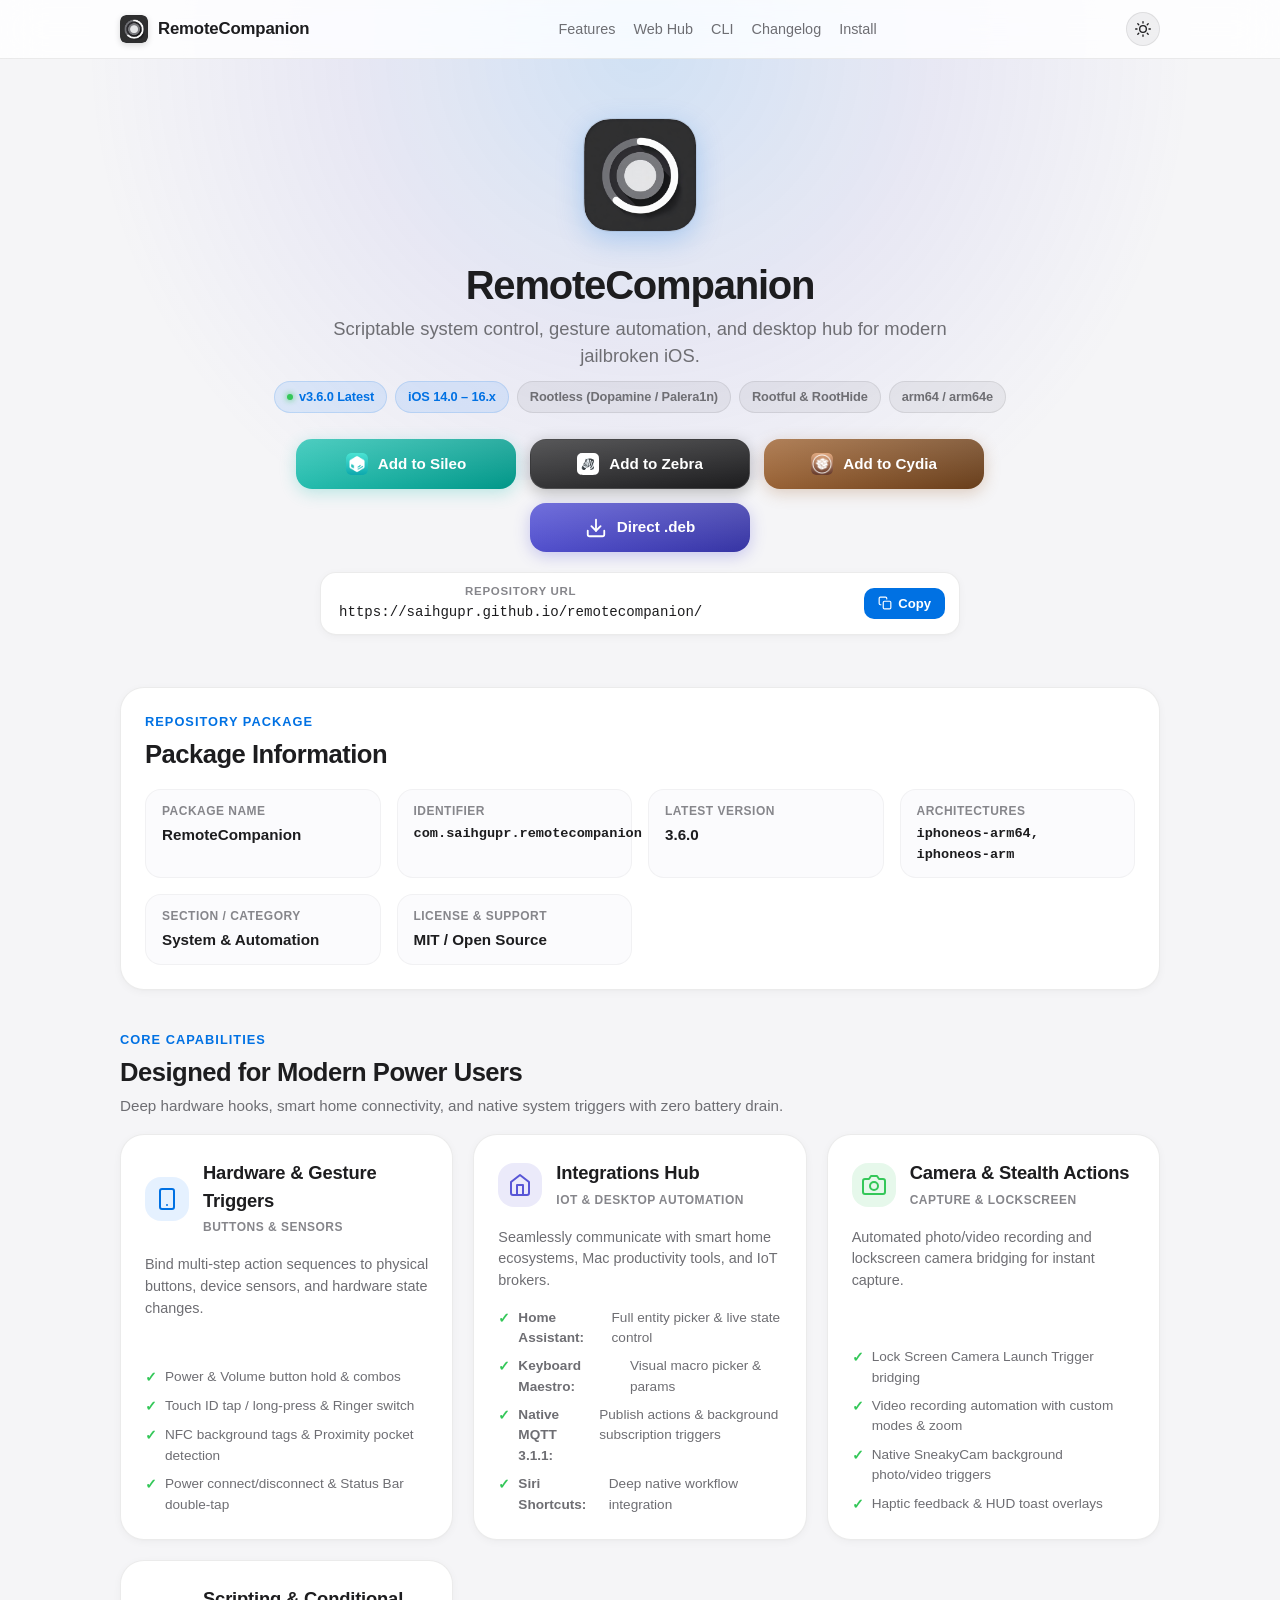
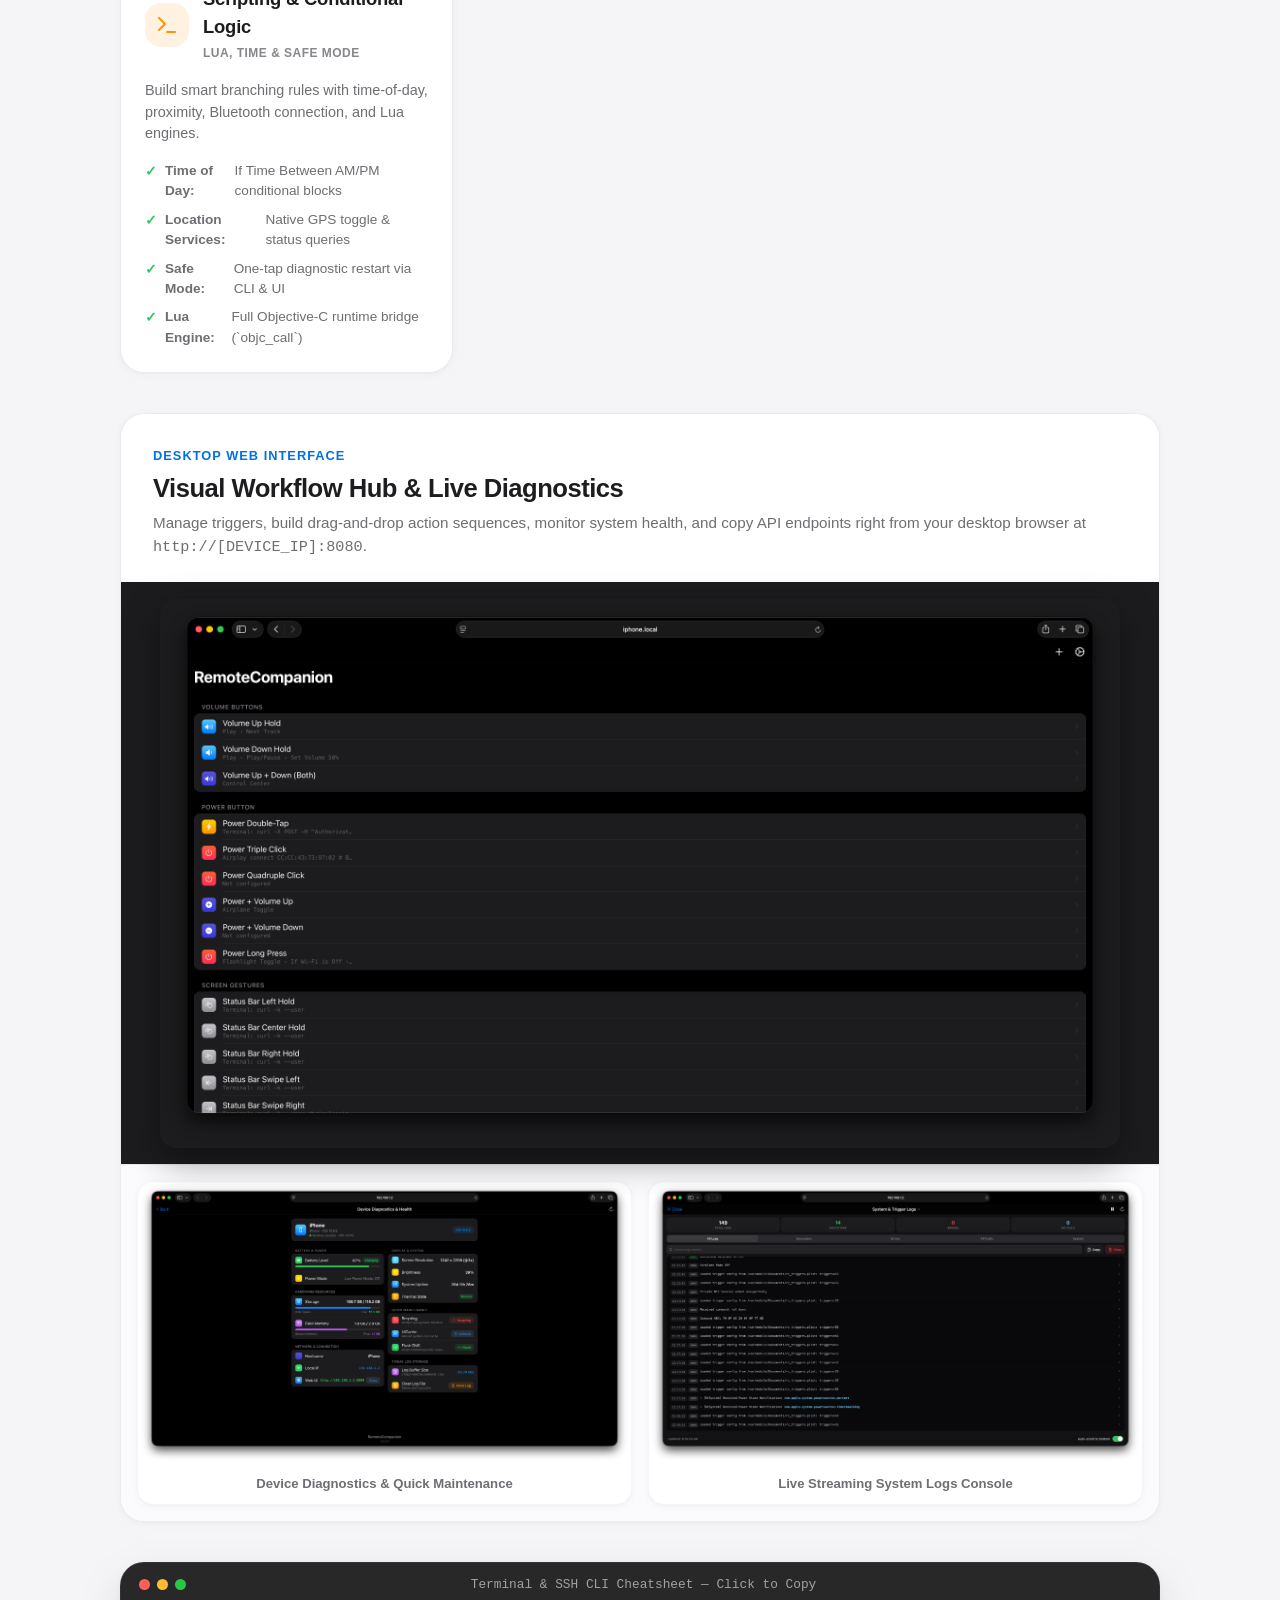
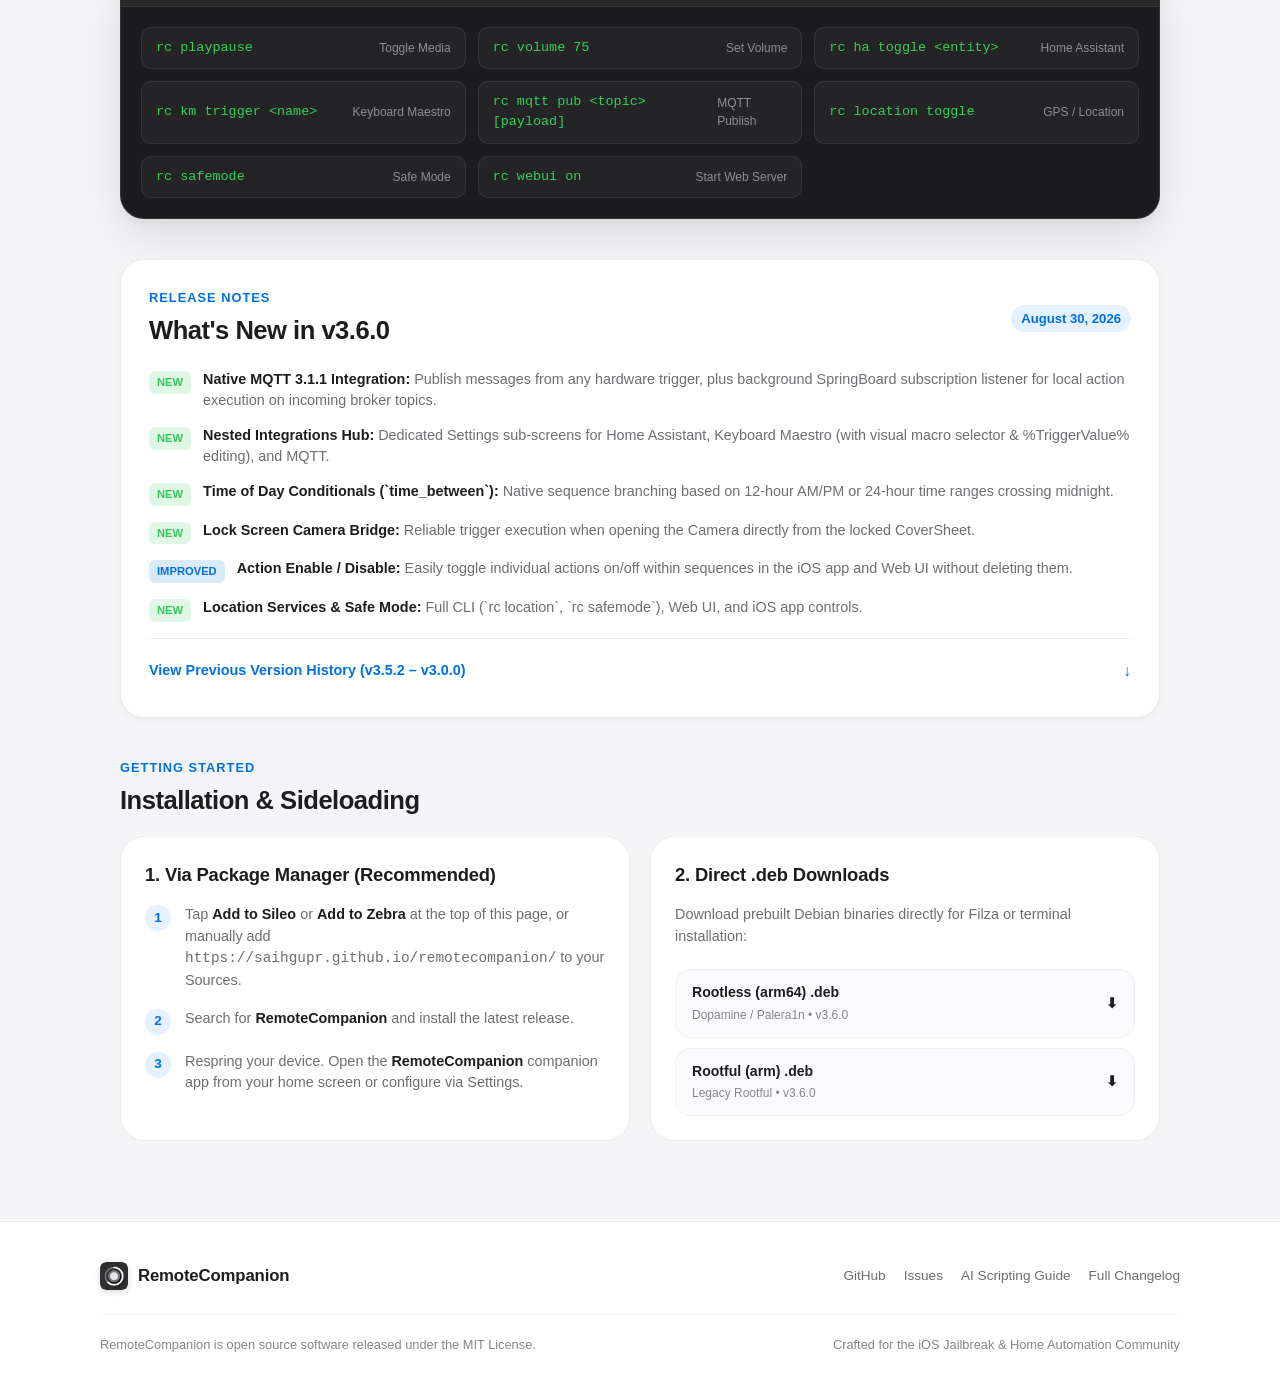
==== commit 765f7f41: "repo icons" ====
--- a/docs/index.html
+++ b/docs/index.html
@@ -89,21 +89,15 @@
             <!-- One-Tap Package Manager Action Buttons -->
             <div class="package-actions">
                 <a href="sileo://source/https://saihgupr.github.io/remotecompanion/" class="btn-pm btn-sileo" title="Add to Sileo">
-                    <svg class="pm-icon" viewBox="0 0 24 24" fill="currentColor">
-                        <path d="M12 2C6.48 2 2 6.48 2 12s4.48 10 10 10 10-4.48 10-10S17.52 2 12 2zm-1 15v-4H8l5-7v4h3l-5 7z"/>
-                    </svg>
+                    <img src="images/Icon_Sileo.png" alt="Sileo" class="pm-icon pm-icon-img">
                     <span>Add to Sileo</span>
                 </a>
                 <a href="zbra://sources/add/https://saihgupr.github.io/remotecompanion/" class="btn-pm btn-zebra" title="Add to Zebra">
-                    <svg class="pm-icon" viewBox="0 0 24 24" fill="currentColor">
-                        <path d="M4 4h16v3H4V4zm0 6h16v3H4v-3zm0 6h16v4H4v-4z"/>
-                    </svg>
+                    <img src="images/zeeb.svg" alt="Zebra" class="pm-icon">
                     <span>Add to Zebra</span>
                 </a>
                 <a href="cydia://url/https://cydia.saurik.com/api/share#?source=https://saihgupr.github.io/remotecompanion/" class="btn-pm btn-cydia" title="Add to Cydia">
-                    <svg class="pm-icon" viewBox="0 0 24 24" fill="currentColor">
-                        <path d="M12 2a10 10 0 100 20 10 10 0 000-20zm0 18a8 8 0 110-16 8 8 0 010 16zm-1-13h2v6h-2zm0 8h2v2h-2z"/>
-                    </svg>
+                    <img src="images/Cydia_logo.png" alt="Cydia" class="pm-icon pm-icon-img">
                     <span>Add to Cydia</span>
                 </a>
                 <a href="https://github.com/saihgupr/remotecompanion/releases" class="btn-pm btn-releases" target="_blank" rel="noopener" title="Direct DEB Downloads">
--- a/docs/style.css
+++ b/docs/style.css
@@ -439,9 +439,15 @@
 }
 
 .pm-icon {
-  width: 20px;
-  height: 20px;
+  width: 22px;
+  height: 22px;
   flex-shrink: 0;
+  object-fit: contain;
+  display: block;
+}
+
+.pm-icon-img {
+  border-radius: 5px;
 }
 
 /* 1-Click Repo URL Box */
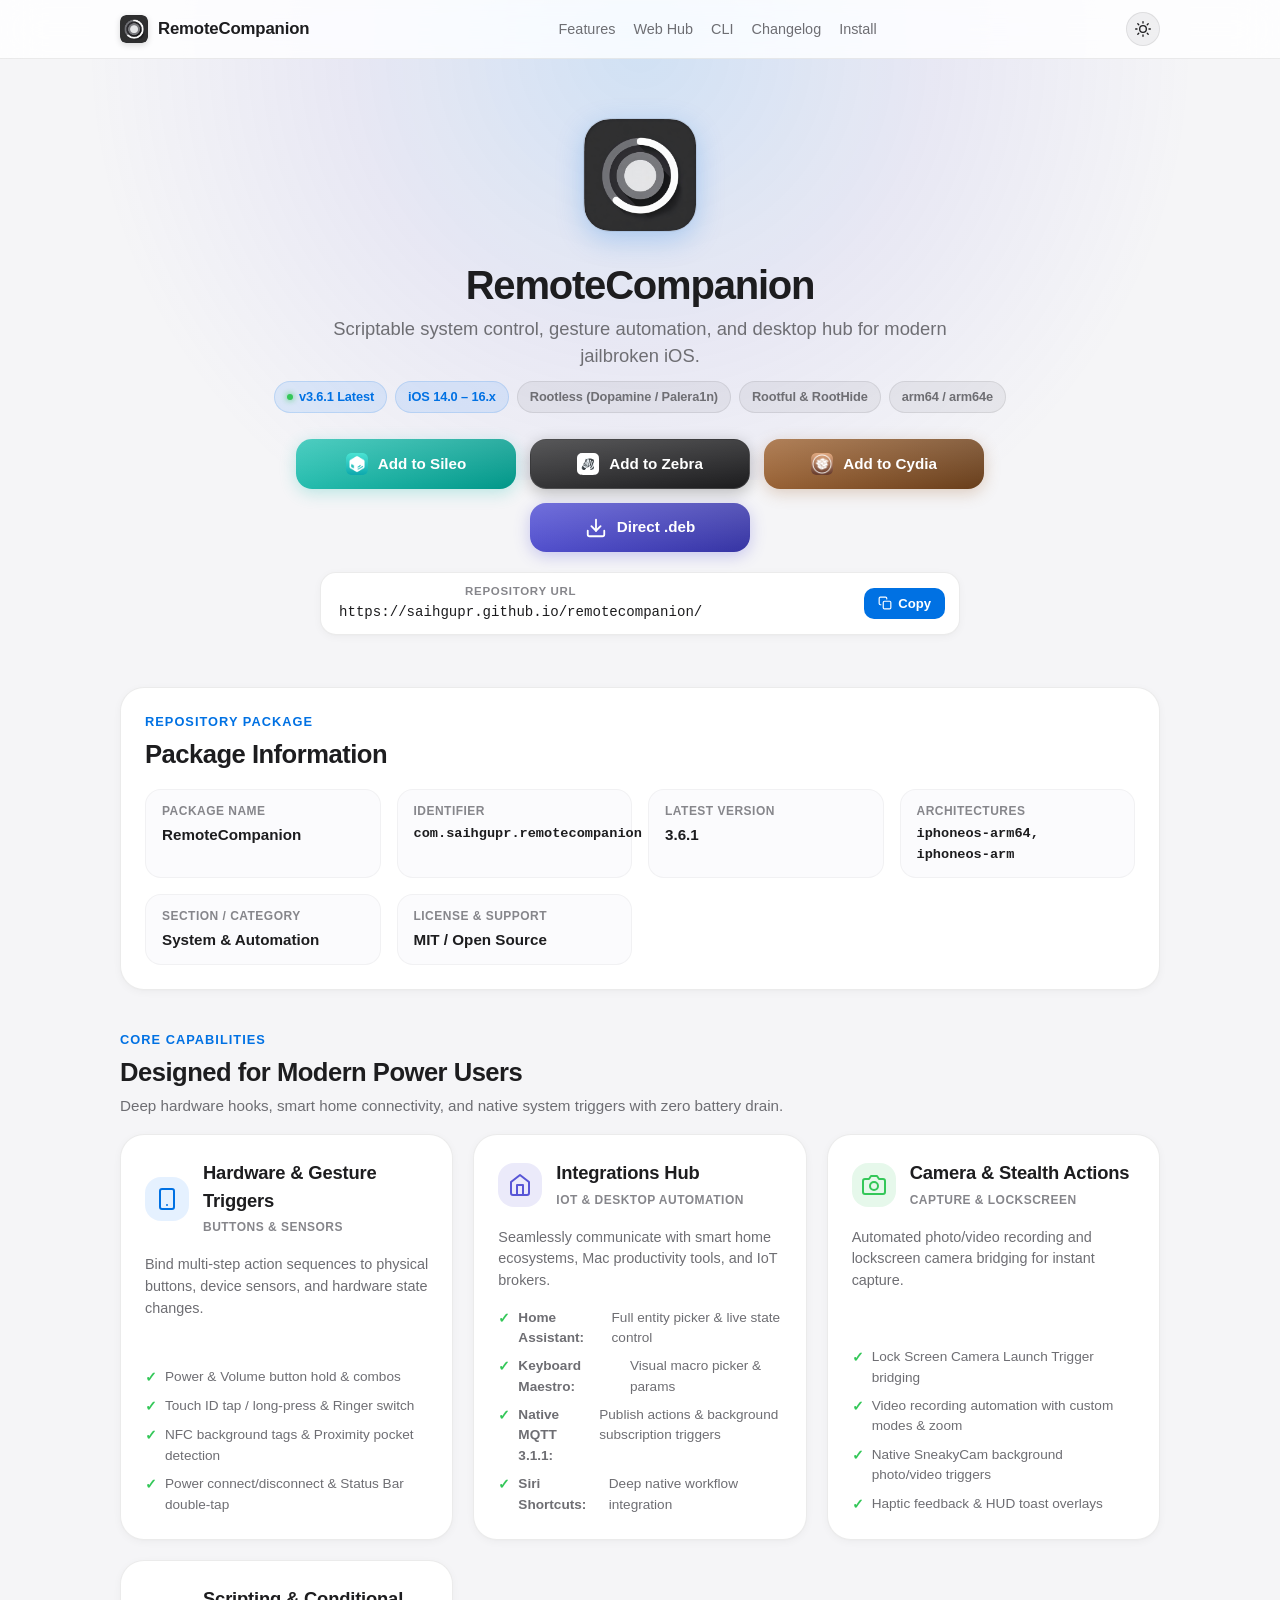
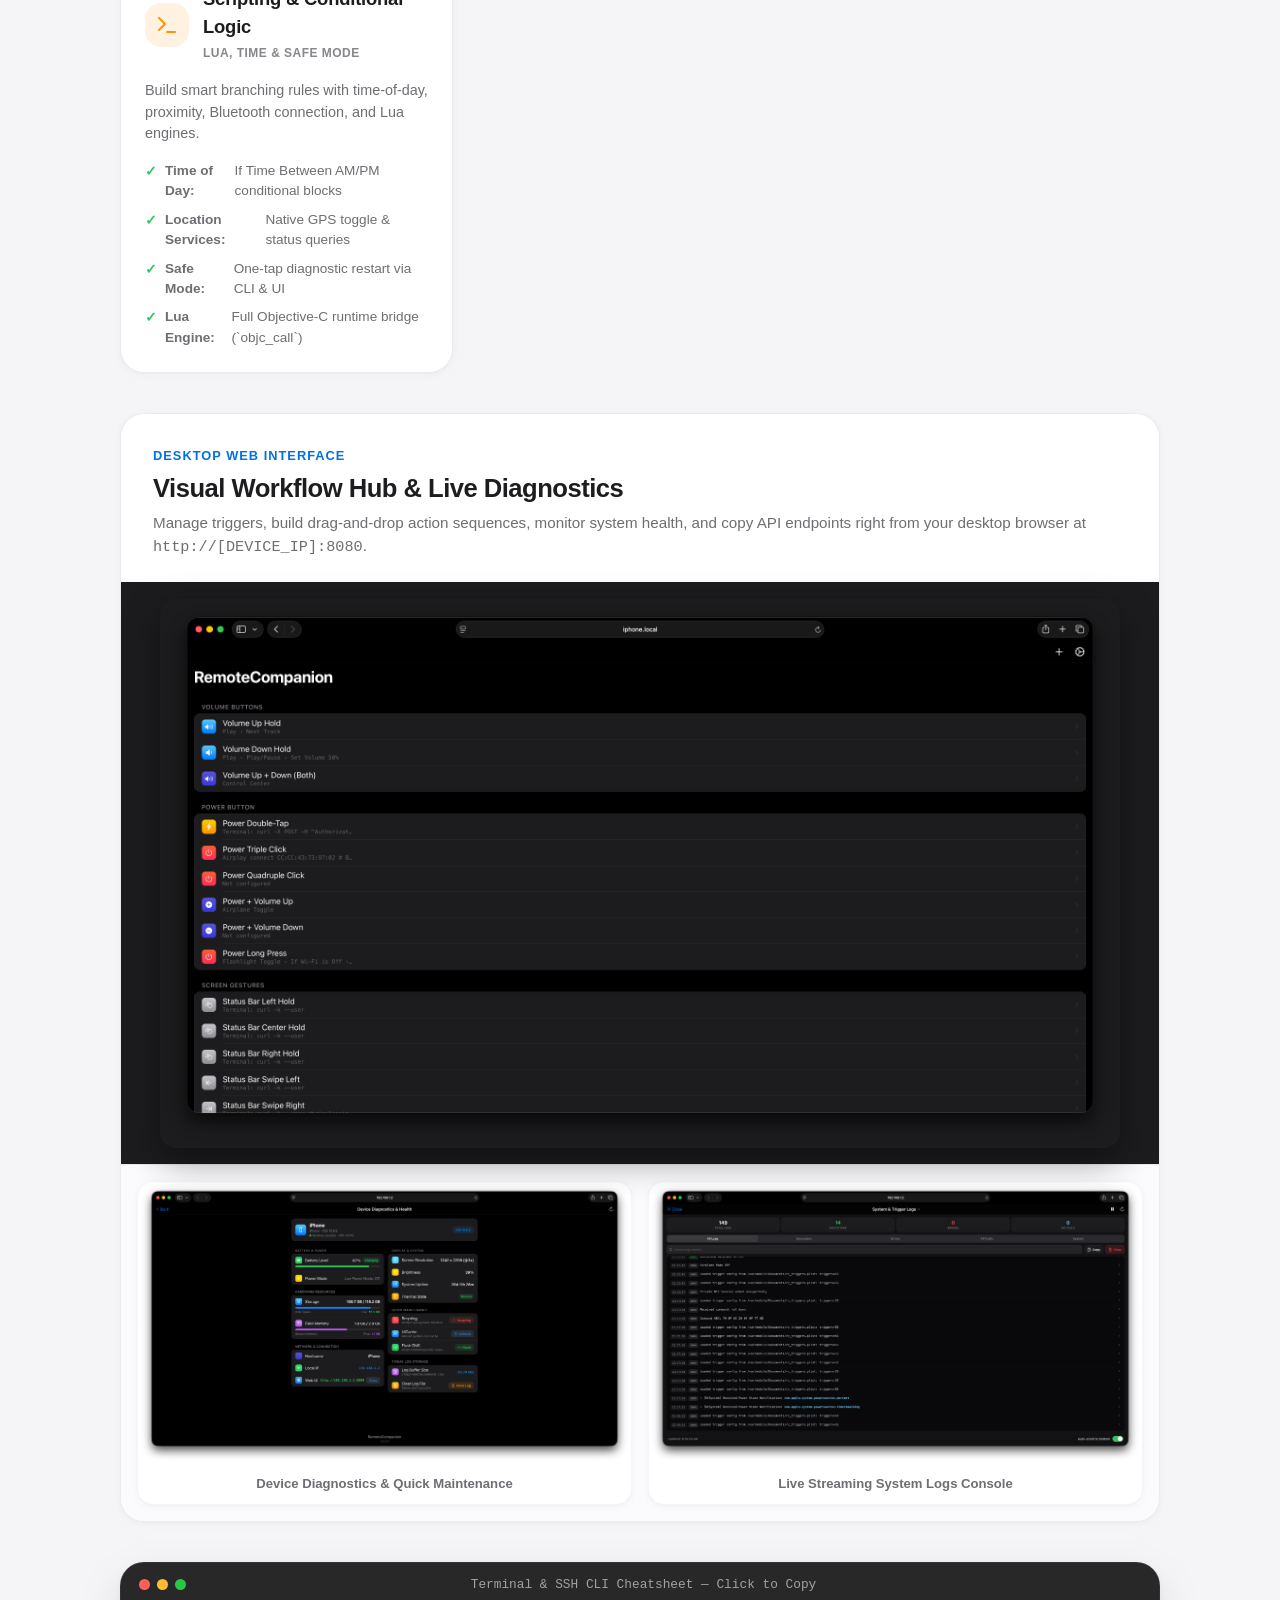
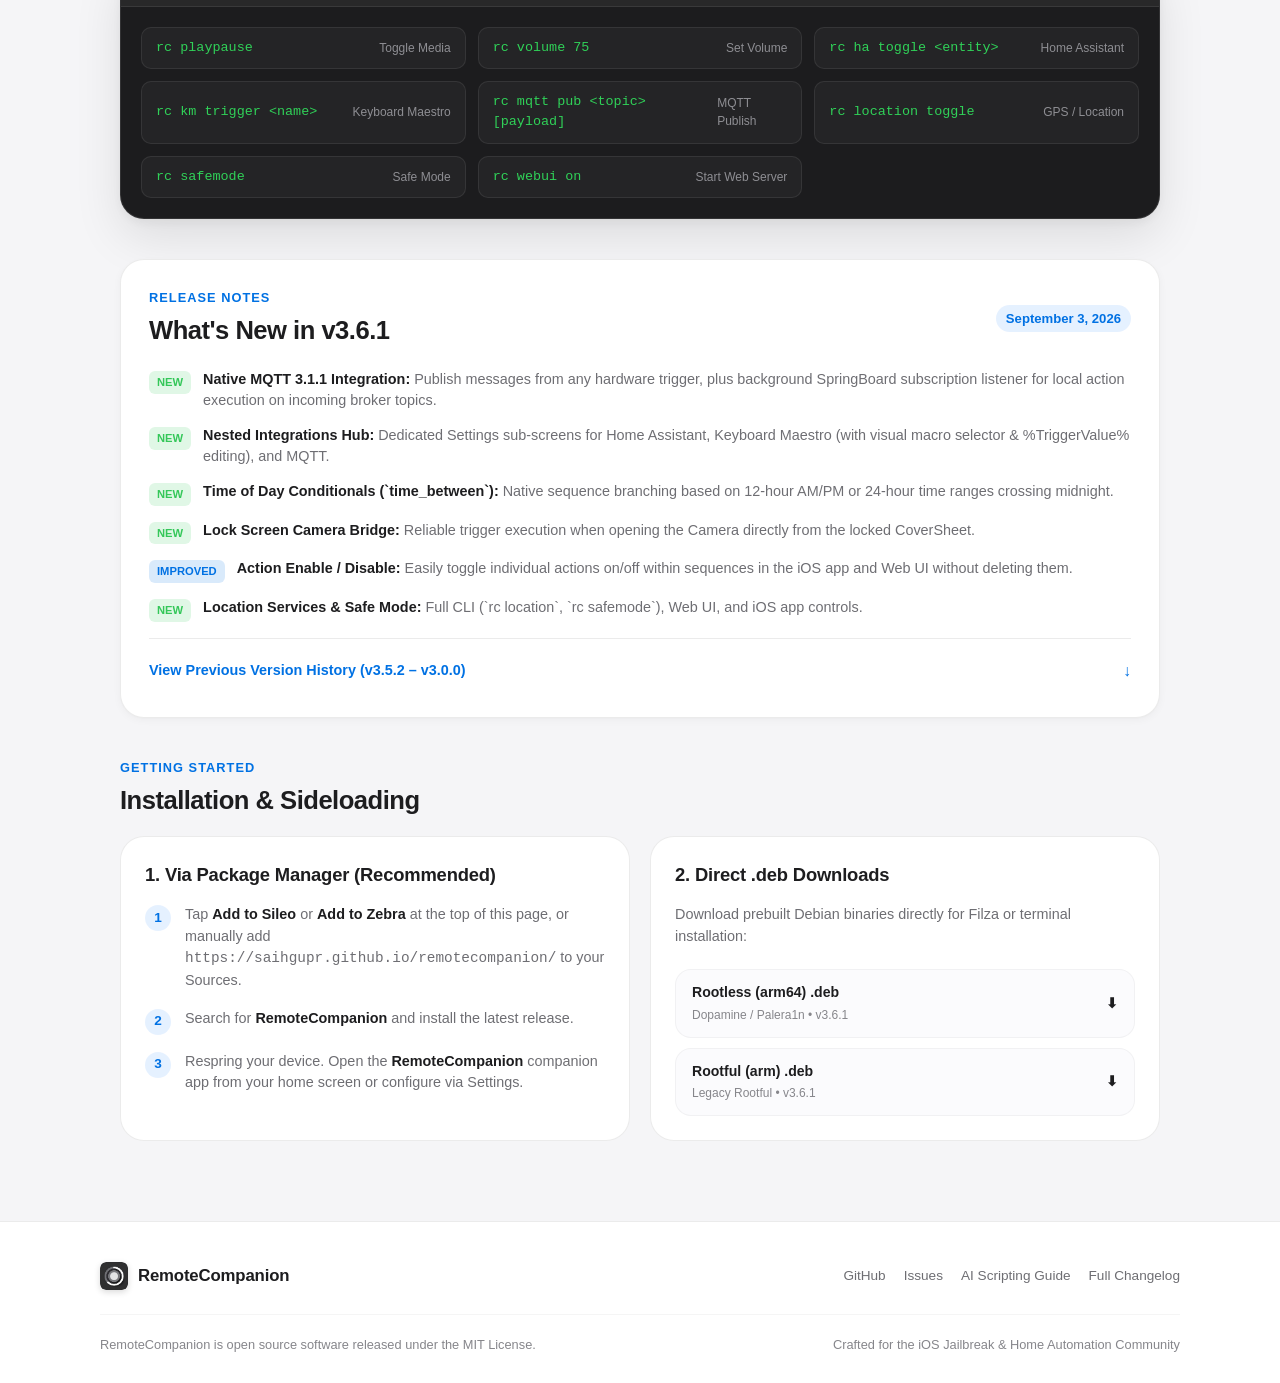
==== commit 757ba022: "release: v3.6.1" ====
--- a/docs/index.html
+++ b/docs/index.html
@@ -78,7 +78,7 @@
                 <h1 class="hero-title">RemoteCompanion</h1>
                 <p class="hero-tagline">Scriptable system control, gesture automation, and desktop hub for modern jailbroken iOS.</p>
                 <div class="badge-group">
-                    <span class="compat-badge"><span class="badge-dot"></span> v3.6.0 Latest</span>
+                    <span class="compat-badge"><span class="badge-dot"></span> v3.6.1 Latest</span>
                     <span class="compat-badge">iOS 14.0 – 16.x</span>
                     <span class="compat-badge secondary">Rootless (Dopamine / Palera1n)</span>
                     <span class="compat-badge secondary">Rootful & RootHide</span>
@@ -143,7 +143,7 @@
                 </div>
                 <div class="meta-item">
                     <span class="meta-label">Latest Version</span>
-                    <span class="meta-value">3.6.0</span>
+                    <span class="meta-value">3.6.1</span>
                 </div>
                 <div class="meta-item">
                     <span class="meta-label">Architectures</span>
@@ -337,9 +337,9 @@
             <div class="changelog-header">
                 <div>
                     <div class="section-label">Release Notes</div>
-                    <h2 class="section-title">What's New in v3.6.0</h2>
-                </div>
-                <span class="version-badge">August 30, 2026</span>
+                    <h2 class="section-title">What's New in v3.6.1</h2>
+                </div>
+                <span class="version-badge">September 3, 2026</span>
             </div>
 
             <div class="changelog-list">
@@ -419,17 +419,17 @@
                     <h3 class="feature-title">2. Direct .deb Downloads</h3>
                     <p class="feature-desc">Download prebuilt Debian binaries directly for Filza or terminal installation:</p>
                     <div class="direct-downloads">
-                        <a href="com.saihgupr.remotecompanion_3.6.0_iphoneos-arm64.deb" class="deb-btn" download>
+                        <a href="com.saihgupr.remotecompanion_3.6.1_iphoneos-arm64.deb" class="deb-btn" download>
                             <div>
                                 <div>Rootless (arm64) .deb</div>
-                                <span class="deb-meta">Dopamine / Palera1n • v3.6.0</span>
+                                <span class="deb-meta">Dopamine / Palera1n • v3.6.1</span>
                             </div>
                             <span>⬇</span>
                         </a>
-                        <a href="com.saihgupr.remotecompanion_3.6.0_iphoneos-arm.deb" class="deb-btn" download>
+                        <a href="com.saihgupr.remotecompanion_3.6.1_iphoneos-arm.deb" class="deb-btn" download>
                             <div>
                                 <div>Rootful (arm) .deb</div>
-                                <span class="deb-meta">Legacy Rootful • v3.6.0</span>
+                                <span class="deb-meta">Legacy Rootful • v3.6.1</span>
                             </div>
                             <span>⬇</span>
                         </a>
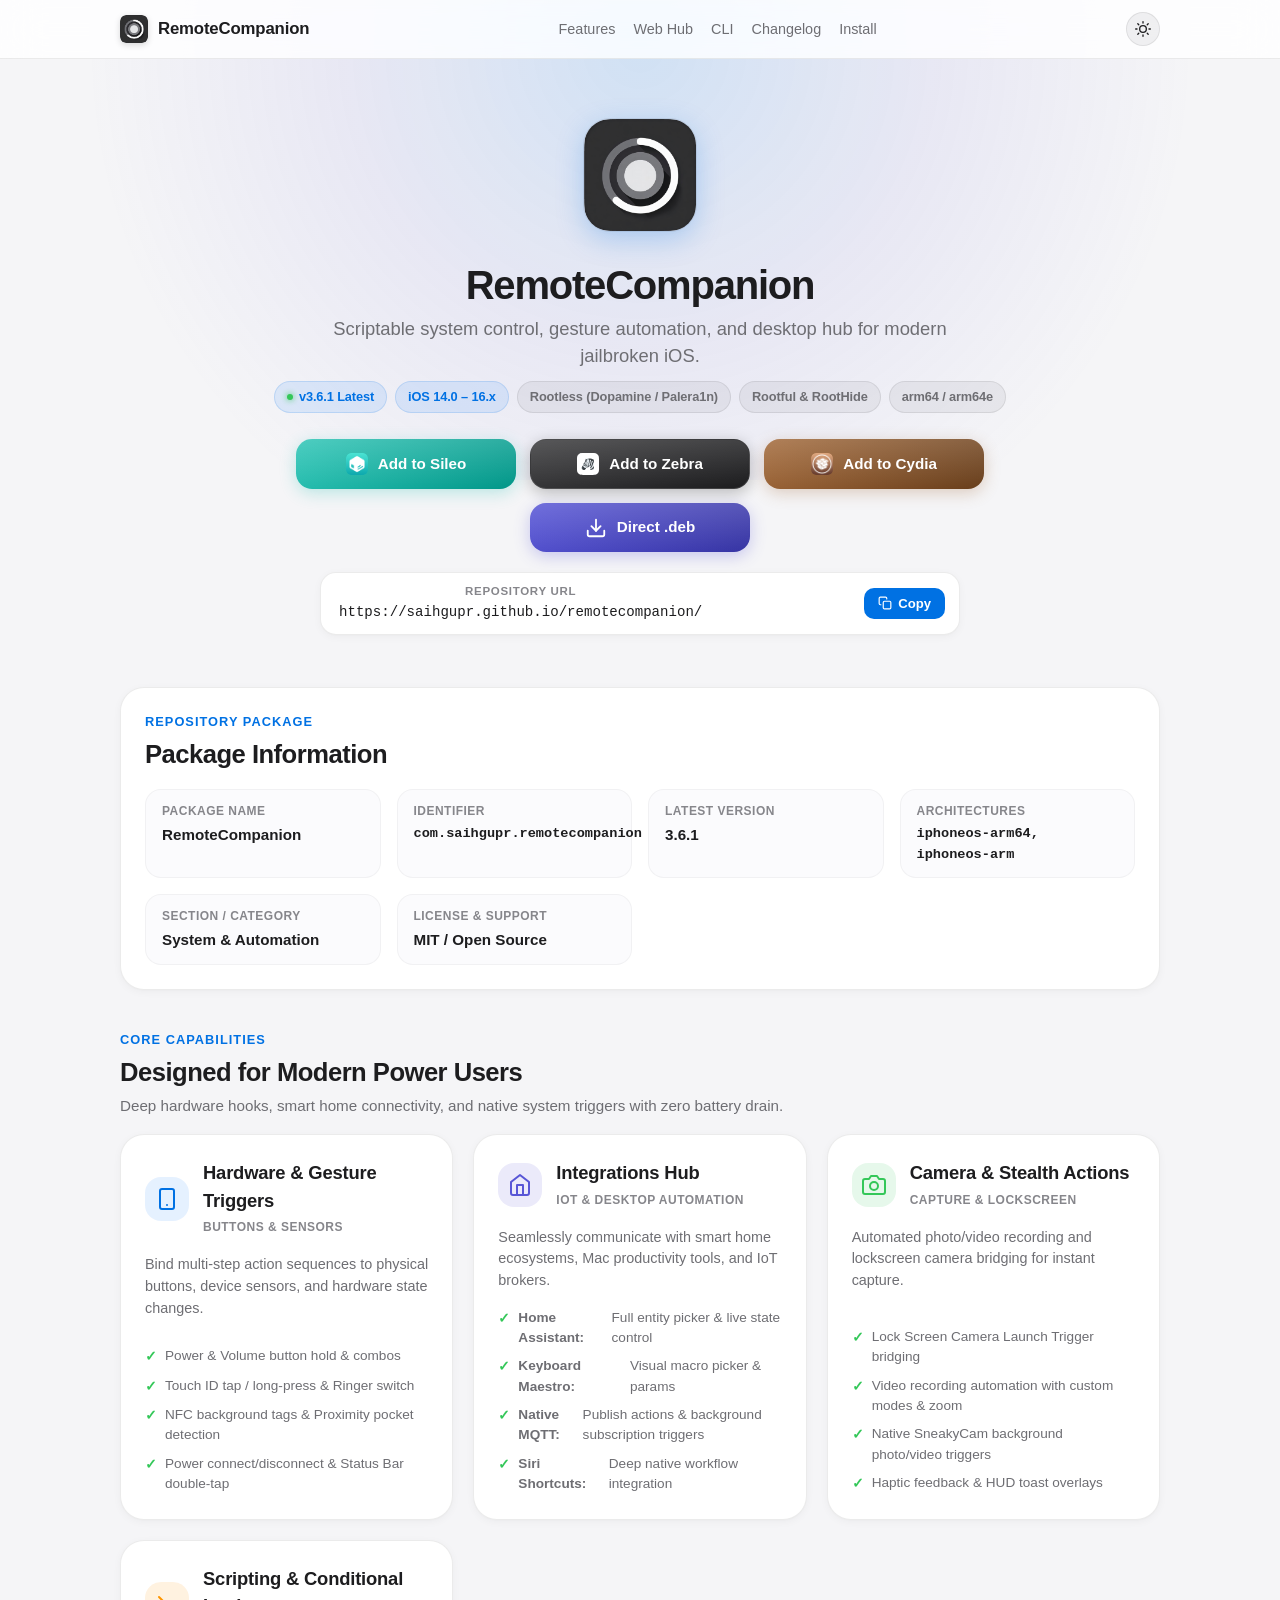
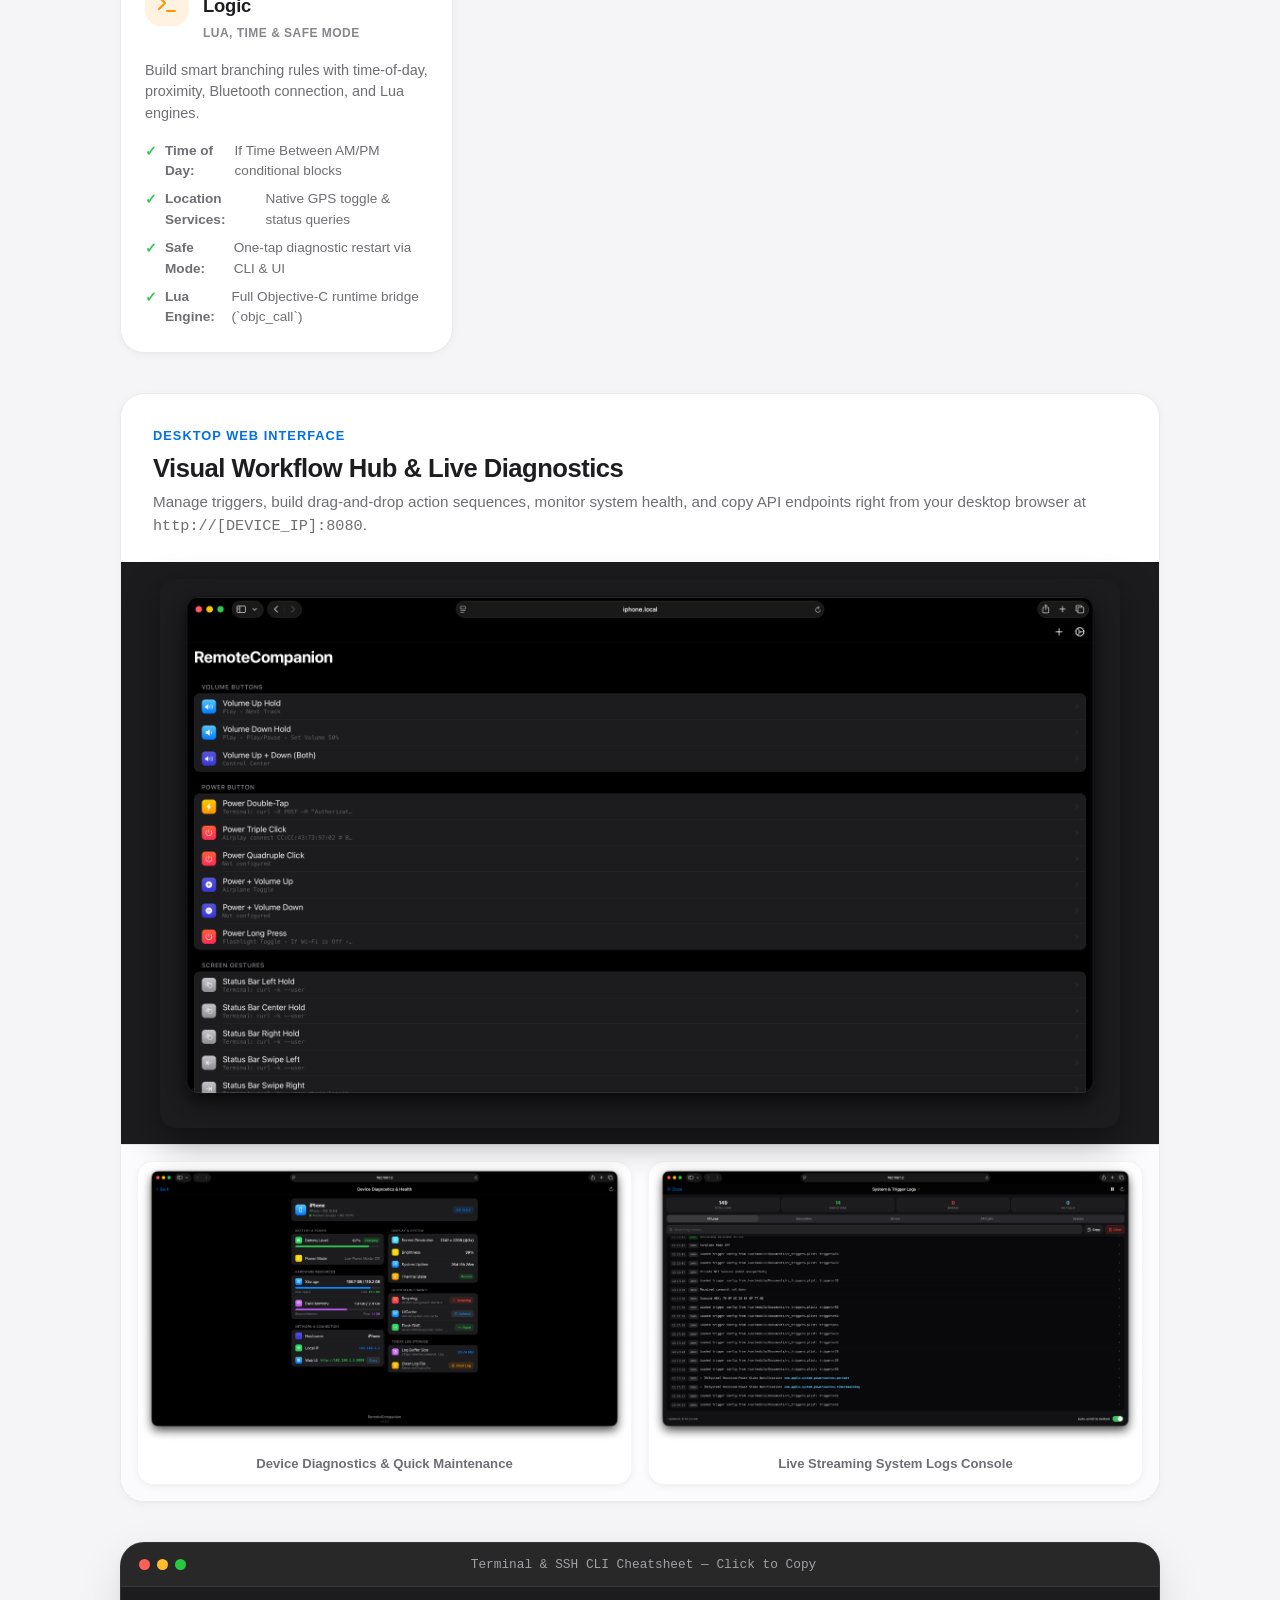
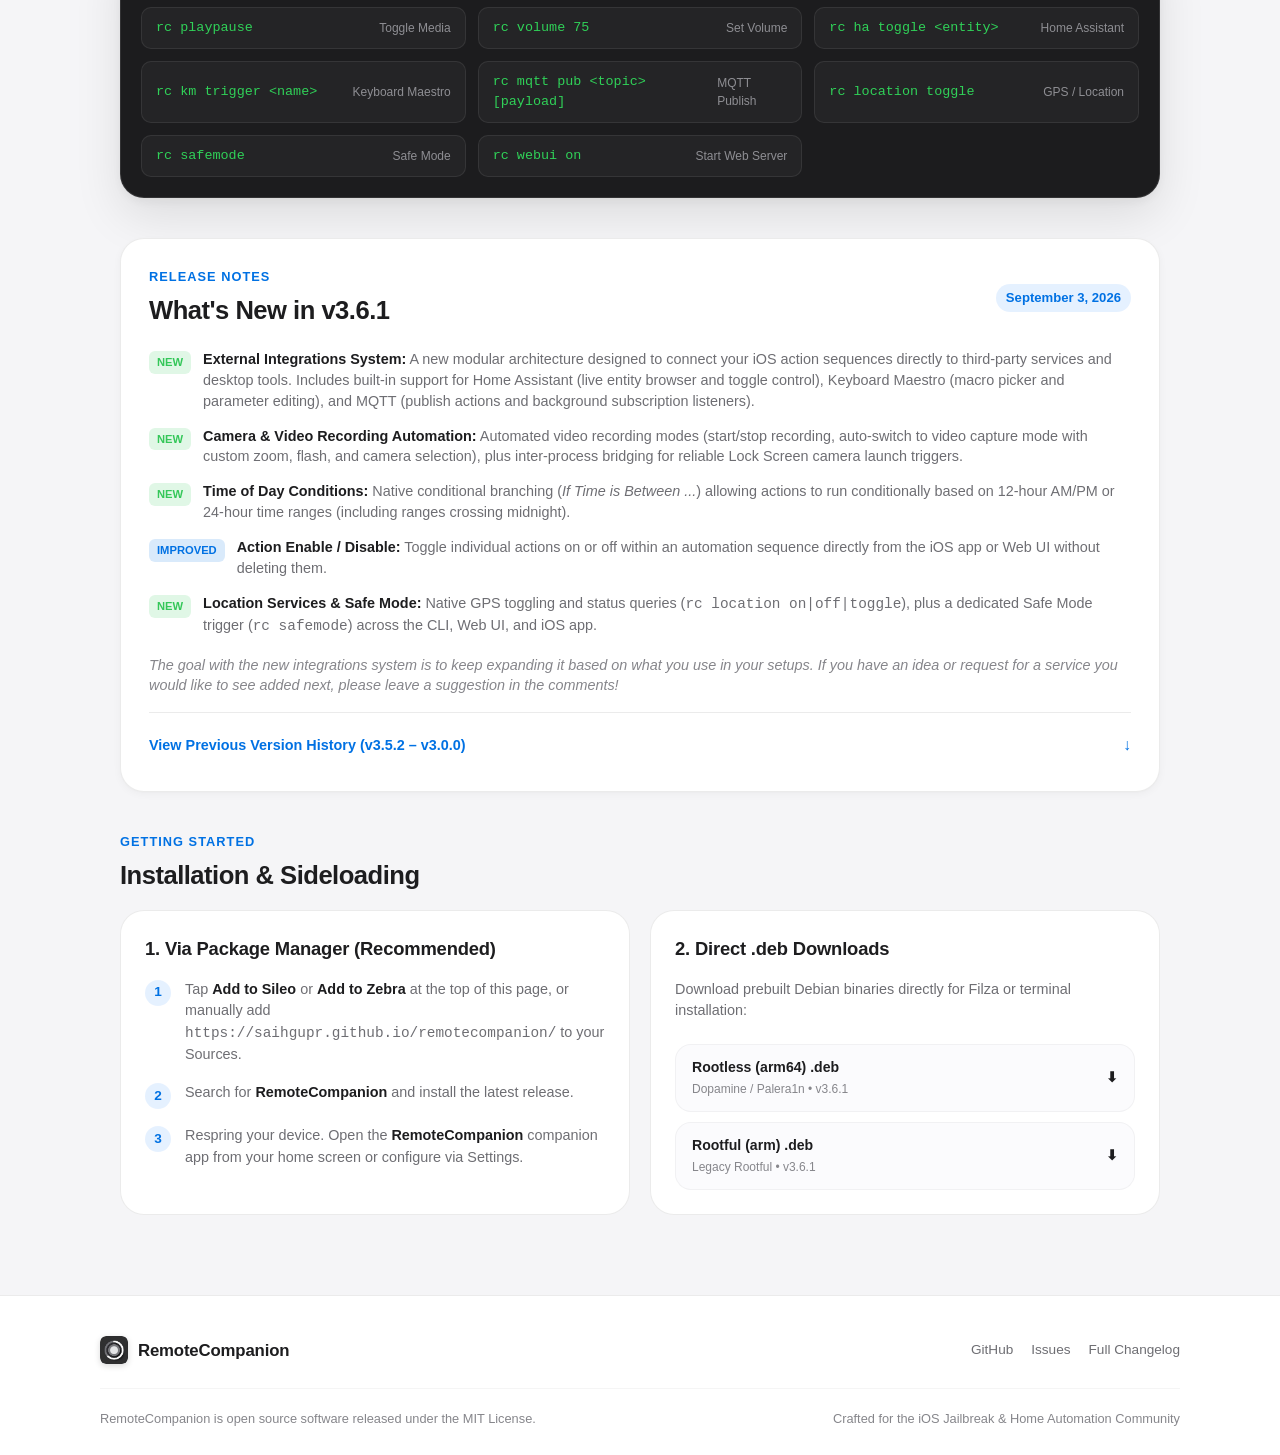
==== commit 7795837f: "website update" ====
--- a/docs/index.html
+++ b/docs/index.html
@@ -210,7 +210,7 @@
                     <ul class="feature-list">
                         <li class="feature-list-item"><span class="feature-check">✓</span> <strong>Home Assistant:</strong> Full entity picker & live state control</li>
                         <li class="feature-list-item"><span class="feature-check">✓</span> <strong>Keyboard Maestro:</strong> Visual macro picker & params</li>
-                        <li class="feature-list-item"><span class="feature-check">✓</span> <strong>Native MQTT 3.1.1:</strong> Publish actions & background subscription triggers</li>
+                        <li class="feature-list-item"><span class="feature-check">✓</span> <strong>Native MQTT:</strong> Publish actions & background subscription triggers</li>
                         <li class="feature-list-item"><span class="feature-check">✓</span> <strong>Siri Shortcuts:</strong> Deep native workflow integration</li>
                     </ul>
                 </div>
@@ -345,27 +345,26 @@
             <div class="changelog-list">
                 <div class="changelog-item">
                     <span class="changelog-tag tag-new">New</span>
-                    <p class="changelog-text"><strong>Native MQTT 3.1.1 Integration:</strong> Publish messages from any hardware trigger, plus background SpringBoard subscription listener for local action execution on incoming broker topics.</p>
+                    <p class="changelog-text"><strong>External Integrations System:</strong> A new modular architecture designed to connect your iOS action sequences directly to third-party services and desktop tools. Includes built-in support for Home Assistant (live entity browser and toggle control), Keyboard Maestro (macro picker and parameter editing), and MQTT (publish actions and background subscription listeners).</p>
                 </div>
                 <div class="changelog-item">
                     <span class="changelog-tag tag-new">New</span>
-                    <p class="changelog-text"><strong>Nested Integrations Hub:</strong> Dedicated Settings sub-screens for Home Assistant, Keyboard Maestro (with visual macro selector & %TriggerValue% editing), and MQTT.</p>
+                    <p class="changelog-text"><strong>Camera & Video Recording Automation:</strong> Automated video recording modes (start/stop recording, auto-switch to video capture mode with custom zoom, flash, and camera selection), plus inter-process bridging for reliable Lock Screen camera launch triggers.</p>
                 </div>
                 <div class="changelog-item">
                     <span class="changelog-tag tag-new">New</span>
-                    <p class="changelog-text"><strong>Time of Day Conditionals (`time_between`):</strong> Native sequence branching based on 12-hour AM/PM or 24-hour time ranges crossing midnight.</p>
+                    <p class="changelog-text"><strong>Time of Day Conditions:</strong> Native conditional branching (<em>If Time is Between ...</em>) allowing actions to run conditionally based on 12-hour AM/PM or 24-hour time ranges (including ranges crossing midnight).</p>
+                </div>
+                <div class="changelog-item">
+                    <span class="changelog-tag tag-improved">Improved</span>
+                    <p class="changelog-text"><strong>Action Enable / Disable:</strong> Toggle individual actions on or off within an automation sequence directly from the iOS app or Web UI without deleting them.</p>
                 </div>
                 <div class="changelog-item">
                     <span class="changelog-tag tag-new">New</span>
-                    <p class="changelog-text"><strong>Lock Screen Camera Bridge:</strong> Reliable trigger execution when opening the Camera directly from the locked CoverSheet.</p>
+                    <p class="changelog-text"><strong>Location Services & Safe Mode:</strong> Native GPS toggling and status queries (<code>rc location on|off|toggle</code>), plus a dedicated Safe Mode trigger (<code>rc safemode</code>) across the CLI, Web UI, and iOS app.</p>
                 </div>
                 <div class="changelog-item">
-                    <span class="changelog-tag tag-improved">Improved</span>
-                    <p class="changelog-text"><strong>Action Enable / Disable:</strong> Easily toggle individual actions on/off within sequences in the iOS app and Web UI without deleting them.</p>
-                </div>
-                <div class="changelog-item">
-                    <span class="changelog-tag tag-new">New</span>
-                    <p class="changelog-text"><strong>Location Services & Safe Mode:</strong> Full CLI (`rc location`, `rc safemode`), Web UI, and iOS app controls.</p>
+                    <p class="changelog-text" style="color: var(--text-tertiary); font-style: italic; margin-top: 4px;">The goal with the new integrations system is to keep expanding it based on what you use in your setups. If you have an idea or request for a service you would like to see added next, please leave a suggestion in the comments!</p>
                 </div>
             </div>
 
@@ -450,7 +449,6 @@
                 <ul class="footer-links">
                     <li><a href="https://github.com/saihgupr/remotecompanion" class="footer-link" target="_blank" rel="noopener">GitHub</a></li>
                     <li><a href="https://github.com/saihgupr/remotecompanion/issues" class="footer-link" target="_blank" rel="noopener">Issues</a></li>
-                    <li><a href="https://github.com/saihgupr/remotecompanion/blob/master/SCRIPTING.md" class="footer-link" target="_blank" rel="noopener">AI Scripting Guide</a></li>
                     <li><a href="https://github.com/saihgupr/remotecompanion/blob/master/CHANGELOG.md" class="footer-link" target="_blank" rel="noopener">Full Changelog</a></li>
                 </ul>
             </div>
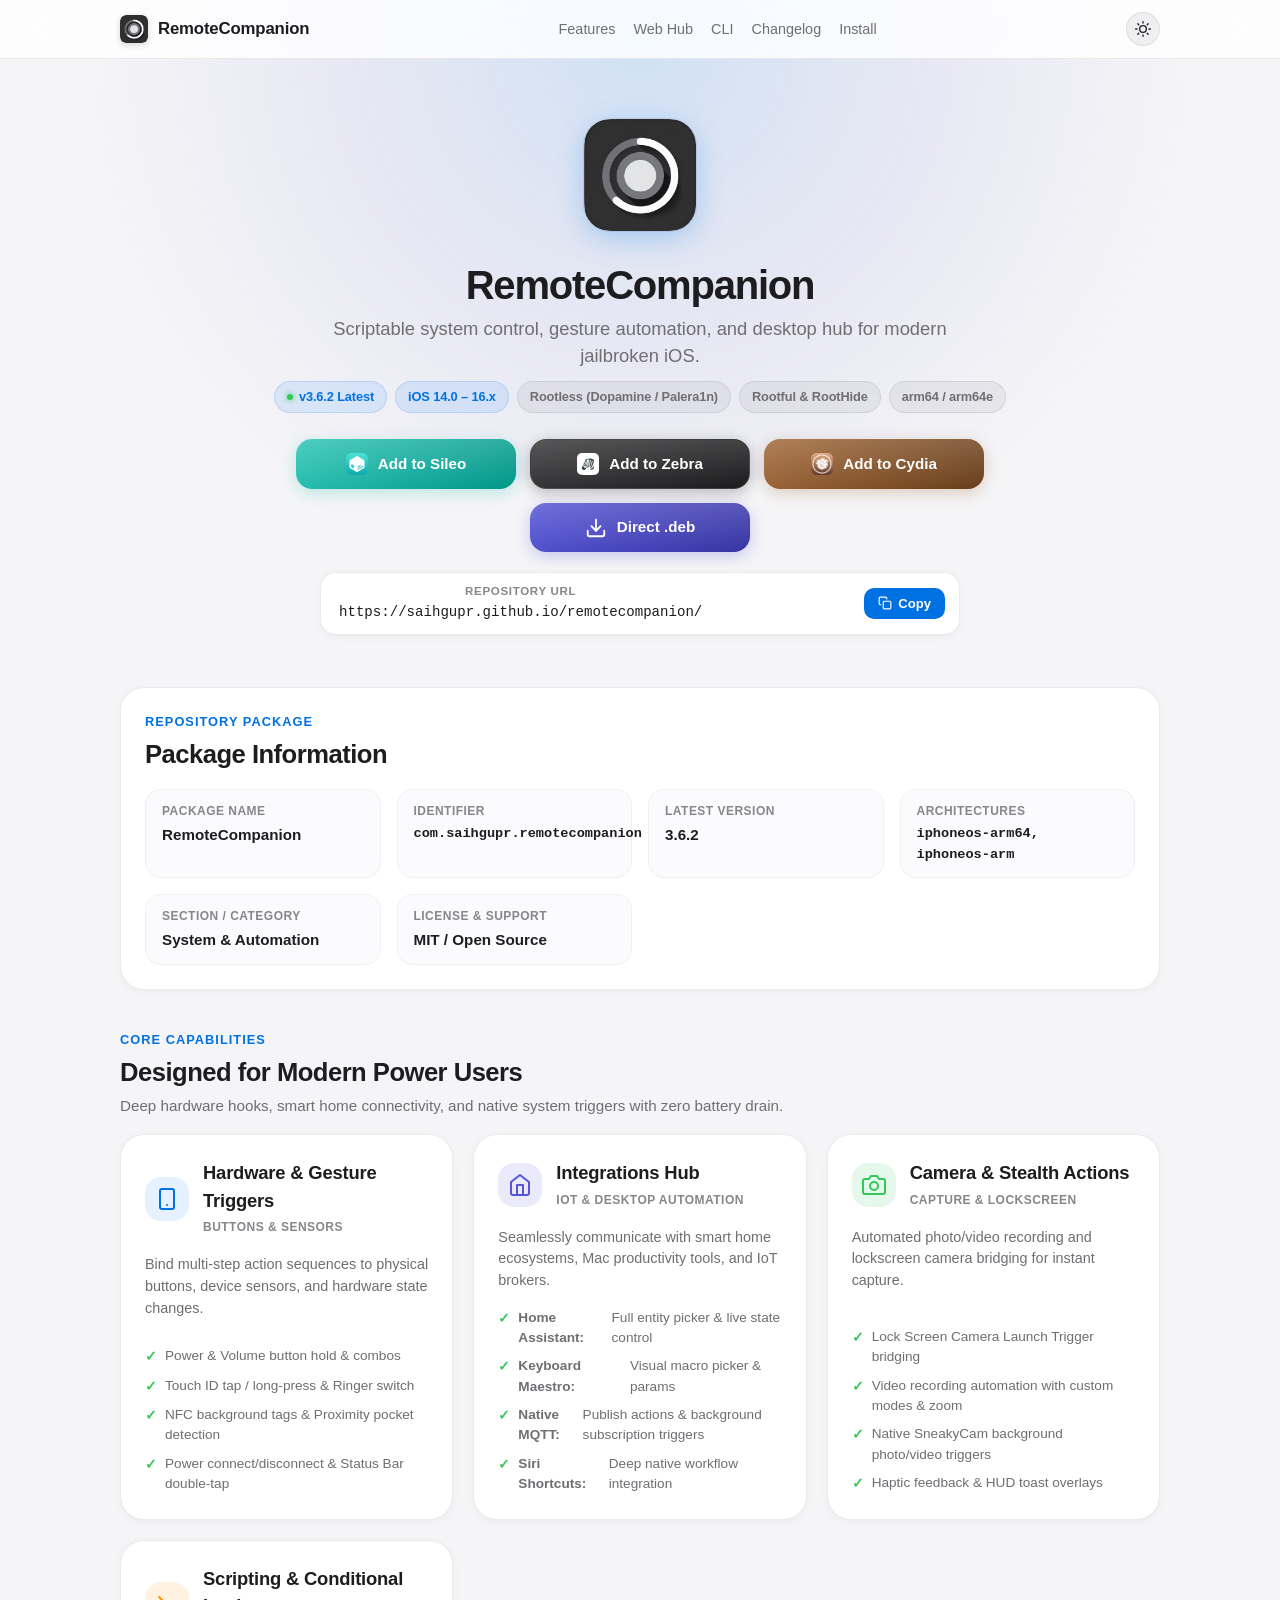
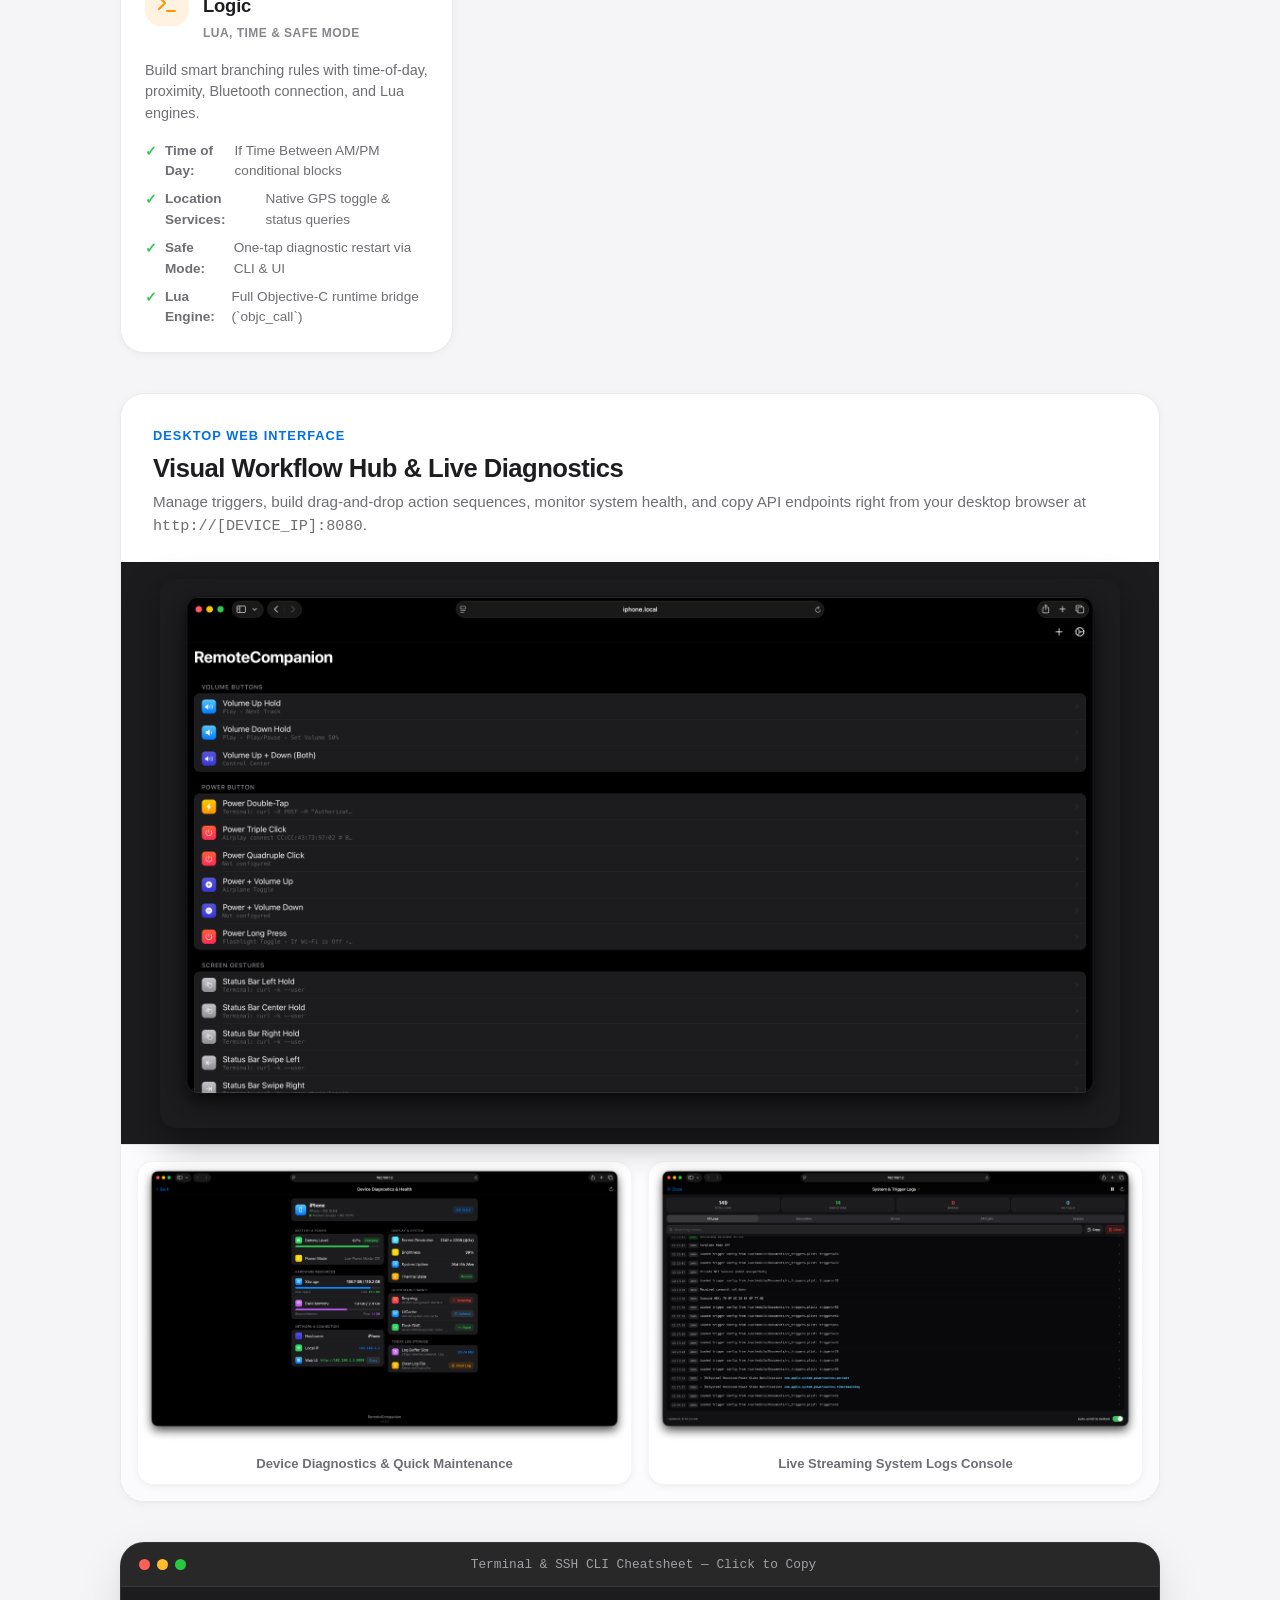
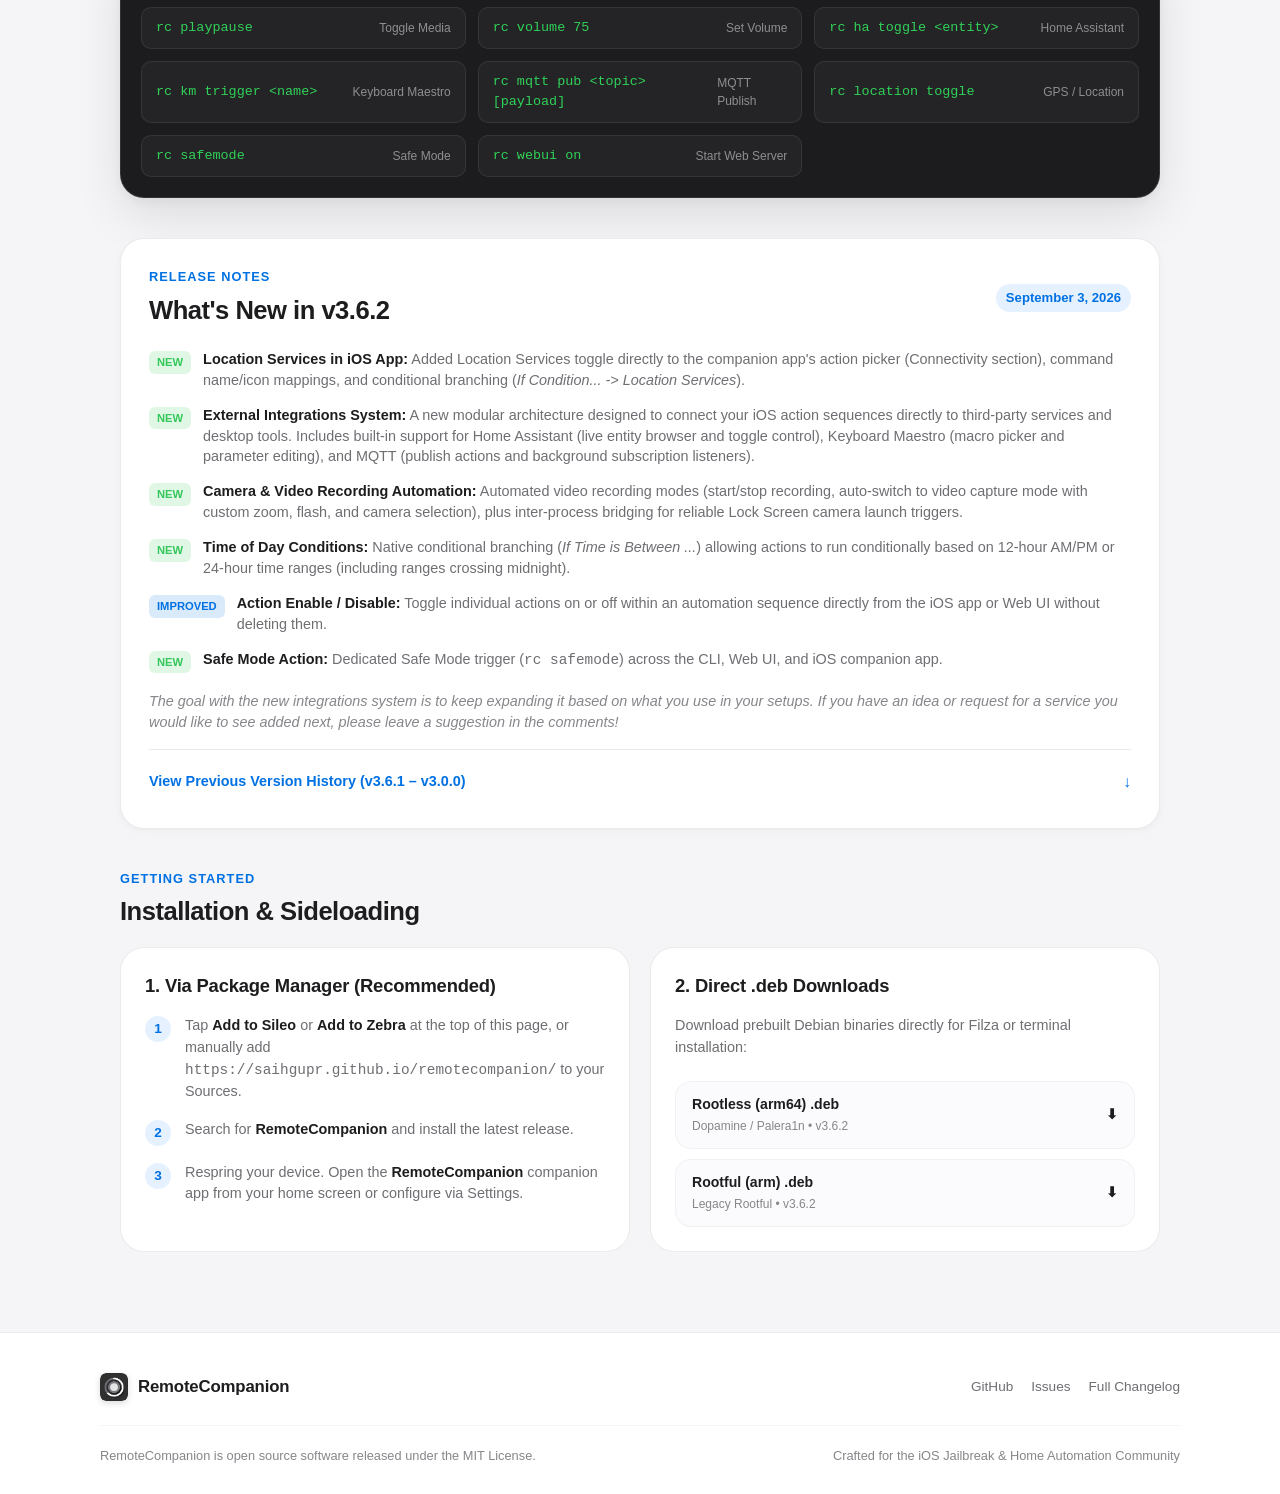
==== commit 42be272c: "fix for location services in ios ui" ====
--- a/docs/index.html
+++ b/docs/index.html
@@ -78,7 +78,7 @@
                 <h1 class="hero-title">RemoteCompanion</h1>
                 <p class="hero-tagline">Scriptable system control, gesture automation, and desktop hub for modern jailbroken iOS.</p>
                 <div class="badge-group">
-                    <span class="compat-badge"><span class="badge-dot"></span> v3.6.1 Latest</span>
+                    <span class="compat-badge"><span class="badge-dot"></span> v3.6.2 Latest</span>
                     <span class="compat-badge">iOS 14.0 – 16.x</span>
                     <span class="compat-badge secondary">Rootless (Dopamine / Palera1n)</span>
                     <span class="compat-badge secondary">Rootful & RootHide</span>
@@ -143,7 +143,7 @@
                 </div>
                 <div class="meta-item">
                     <span class="meta-label">Latest Version</span>
-                    <span class="meta-value">3.6.1</span>
+                    <span class="meta-value">3.6.2</span>
                 </div>
                 <div class="meta-item">
                     <span class="meta-label">Architectures</span>
@@ -337,12 +337,16 @@
             <div class="changelog-header">
                 <div>
                     <div class="section-label">Release Notes</div>
-                    <h2 class="section-title">What's New in v3.6.1</h2>
+                    <h2 class="section-title">What's New in v3.6.2</h2>
                 </div>
                 <span class="version-badge">September 3, 2026</span>
             </div>
 
             <div class="changelog-list">
+                <div class="changelog-item">
+                    <span class="changelog-tag tag-new">New</span>
+                    <p class="changelog-text"><strong>Location Services in iOS App:</strong> Added Location Services toggle directly to the companion app's action picker (Connectivity section), command name/icon mappings, and conditional branching (<em>If Condition... -> Location Services</em>).</p>
+                </div>
                 <div class="changelog-item">
                     <span class="changelog-tag tag-new">New</span>
                     <p class="changelog-text"><strong>External Integrations System:</strong> A new modular architecture designed to connect your iOS action sequences directly to third-party services and desktop tools. Includes built-in support for Home Assistant (live entity browser and toggle control), Keyboard Maestro (macro picker and parameter editing), and MQTT (publish actions and background subscription listeners).</p>
@@ -361,7 +365,7 @@
                 </div>
                 <div class="changelog-item">
                     <span class="changelog-tag tag-new">New</span>
-                    <p class="changelog-text"><strong>Location Services & Safe Mode:</strong> Native GPS toggling and status queries (<code>rc location on|off|toggle</code>), plus a dedicated Safe Mode trigger (<code>rc safemode</code>) across the CLI, Web UI, and iOS app.</p>
+                    <p class="changelog-text"><strong>Safe Mode Action:</strong> Dedicated Safe Mode trigger (<code>rc safemode</code>) across the CLI, Web UI, and iOS companion app.</p>
                 </div>
                 <div class="changelog-item">
                     <p class="changelog-text" style="color: var(--text-tertiary); font-style: italic; margin-top: 4px;">The goal with the new integrations system is to keep expanding it based on what you use in your setups. If you have an idea or request for a service you would like to see added next, please leave a suggestion in the comments!</p>
@@ -370,8 +374,12 @@
 
             <!-- Expandable Past Releases -->
             <details class="history-accordion">
-                <summary>View Previous Version History (v3.5.2 – v3.0.0)</summary>
+                <summary>View Previous Version History (v3.6.1 – v3.0.0)</summary>
                 <div class="history-content">
+                    <div class="changelog-item">
+                        <span class="changelog-tag tag-fix">v3.6.1</span>
+                        <p class="changelog-text">Added native MQTT 3.1.1 Pub/Sub triggers and actions, nested Integrations Hub in Settings, visual Keyboard Maestro macro browser, time-of-day condition evaluator, and Location Services daemon CLI support.</p>
+                    </div>
                     <div class="changelog-item">
                         <span class="changelog-tag tag-fix">v3.5.2</span>
                         <p class="changelog-text">Modernized Siri Shortcuts execution with WorkflowKit / VoiceShortcutClient fallbacks, respring reliability improvements, and multi-button combo detection.</p>
@@ -418,17 +426,17 @@
                     <h3 class="feature-title">2. Direct .deb Downloads</h3>
                     <p class="feature-desc">Download prebuilt Debian binaries directly for Filza or terminal installation:</p>
                     <div class="direct-downloads">
-                        <a href="com.saihgupr.remotecompanion_3.6.1_iphoneos-arm64.deb" class="deb-btn" download>
+                        <a href="com.saihgupr.remotecompanion_3.6.2_iphoneos-arm64.deb" class="deb-btn" download>
                             <div>
                                 <div>Rootless (arm64) .deb</div>
-                                <span class="deb-meta">Dopamine / Palera1n • v3.6.1</span>
+                                <span class="deb-meta">Dopamine / Palera1n • v3.6.2</span>
                             </div>
                             <span>⬇</span>
                         </a>
-                        <a href="com.saihgupr.remotecompanion_3.6.1_iphoneos-arm.deb" class="deb-btn" download>
+                        <a href="com.saihgupr.remotecompanion_3.6.2_iphoneos-arm.deb" class="deb-btn" download>
                             <div>
                                 <div>Rootful (arm) .deb</div>
-                                <span class="deb-meta">Legacy Rootful • v3.6.1</span>
+                                <span class="deb-meta">Legacy Rootful • v3.6.2</span>
                             </div>
                             <span>⬇</span>
                         </a>
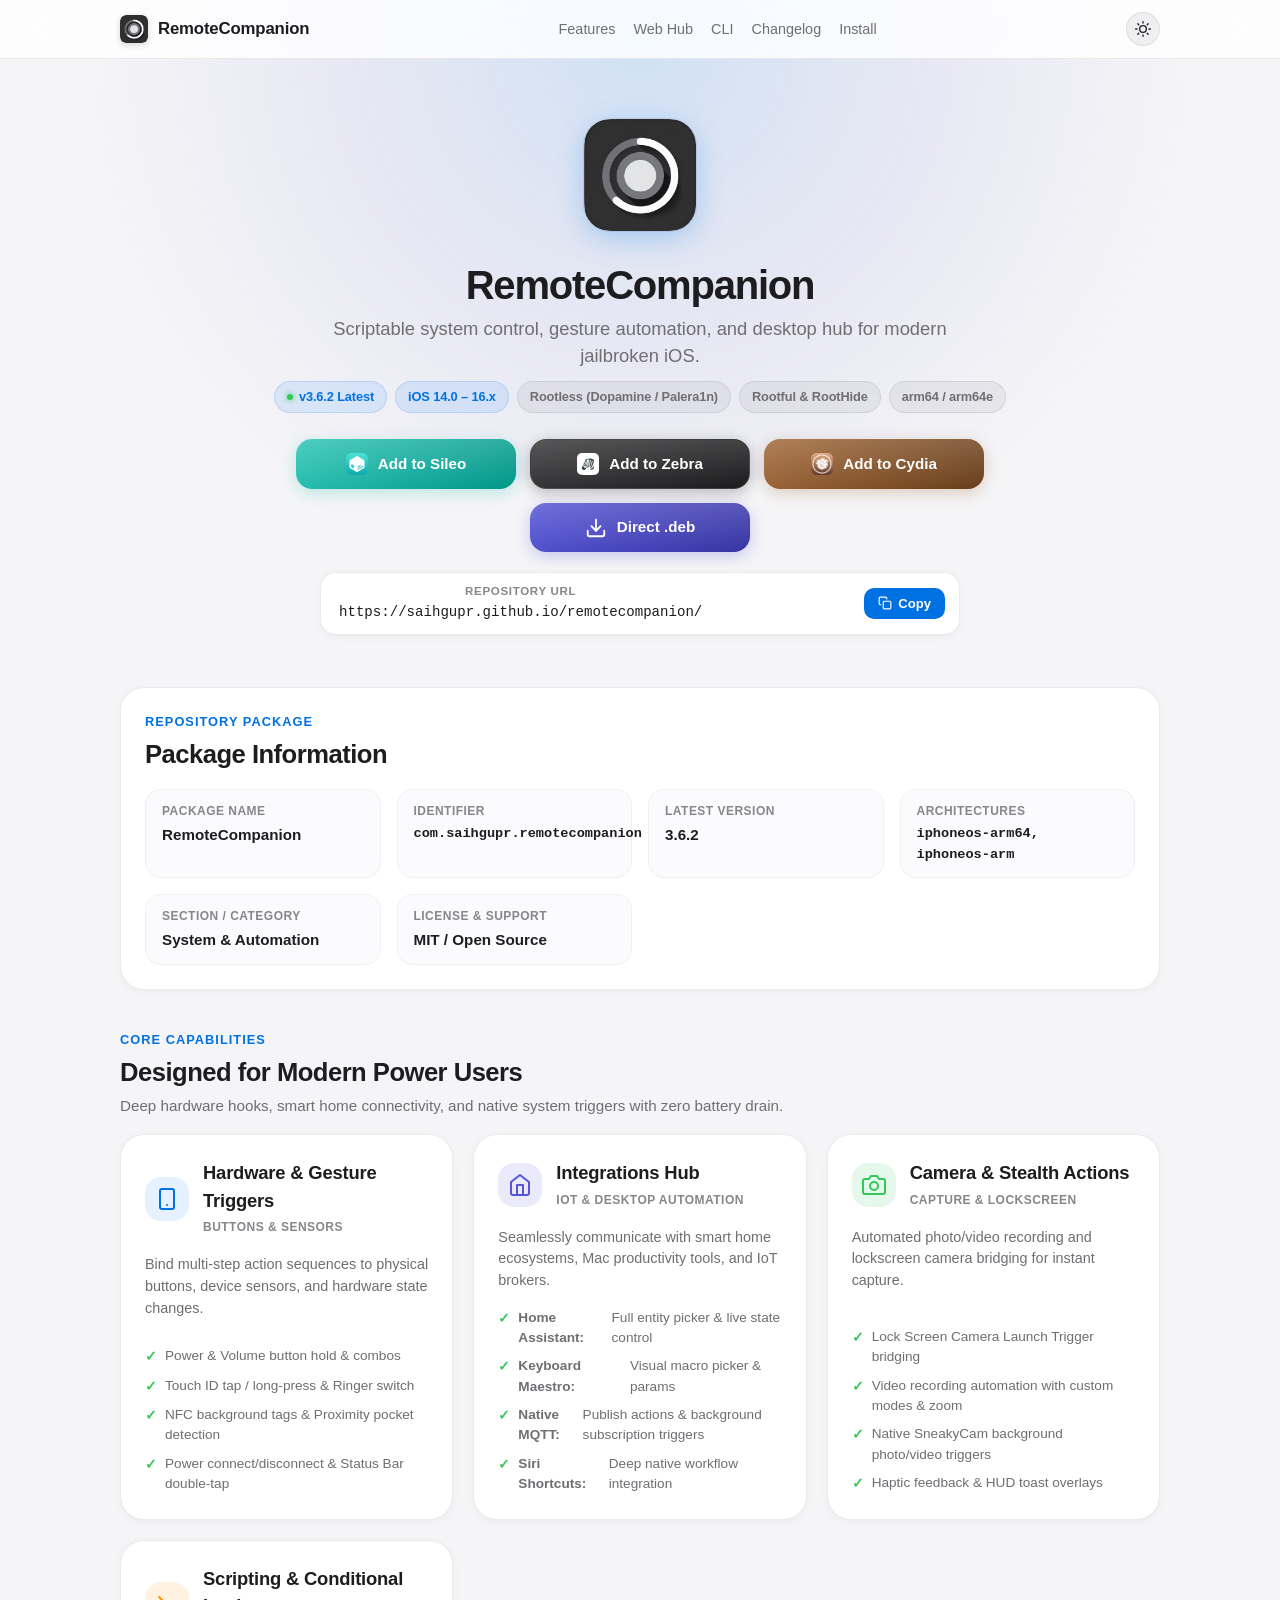
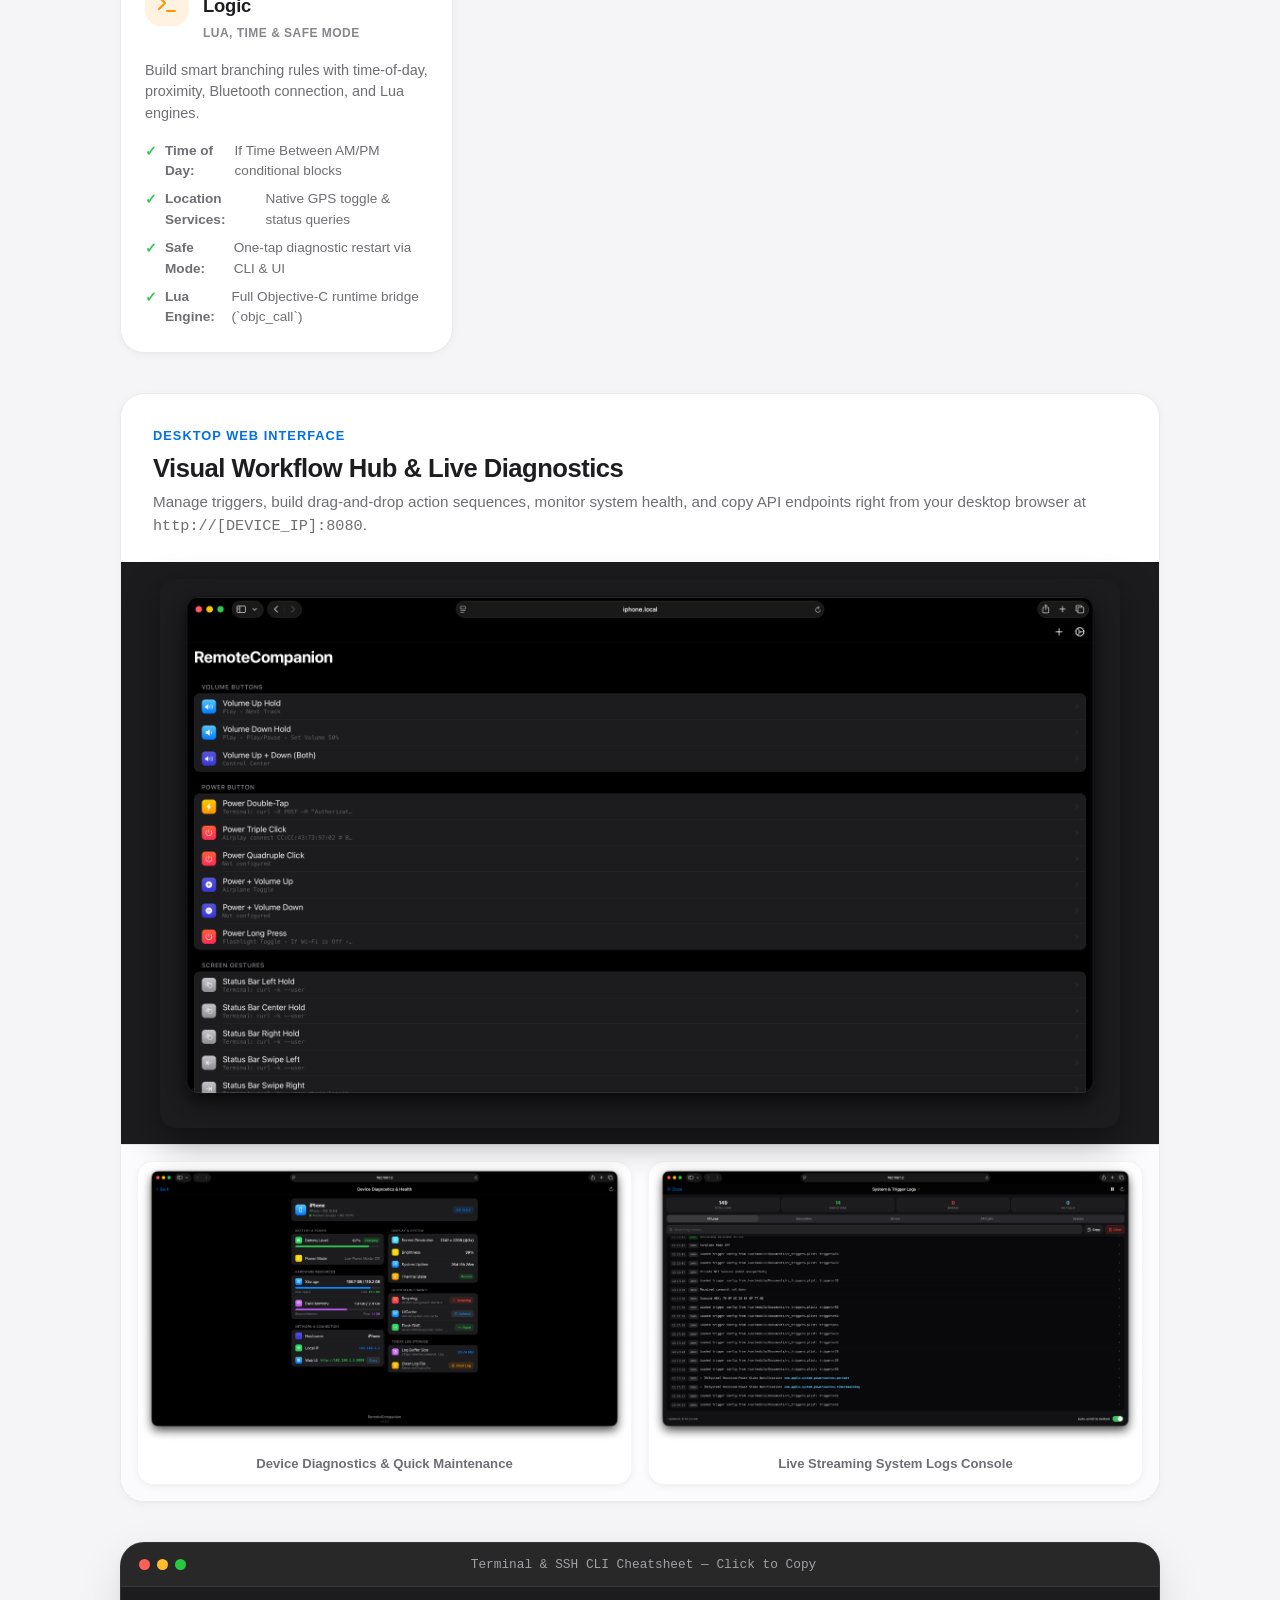
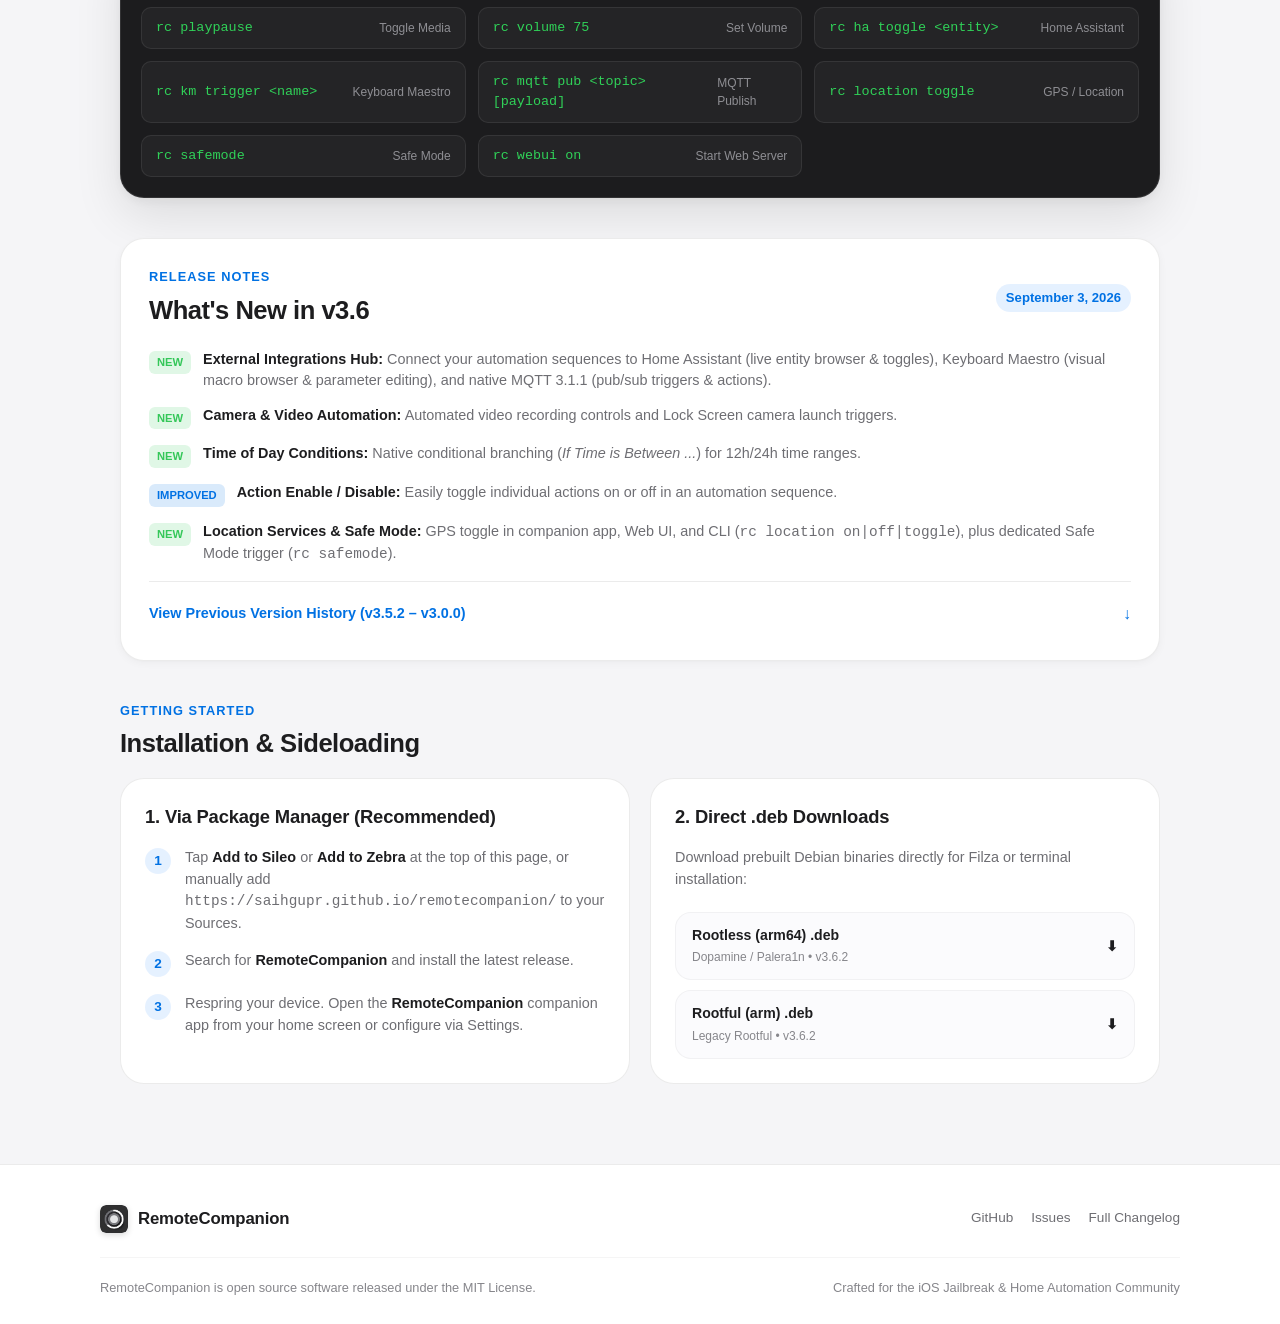
==== commit 1c83e622: "html edit" ====
--- a/docs/index.html
+++ b/docs/index.html
@@ -337,7 +337,7 @@
             <div class="changelog-header">
                 <div>
                     <div class="section-label">Release Notes</div>
-                    <h2 class="section-title">What's New in v3.6.2</h2>
+                    <h2 class="section-title">What's New in v3.6</h2>
                 </div>
                 <span class="version-badge">September 3, 2026</span>
             </div>
@@ -345,41 +345,30 @@
             <div class="changelog-list">
                 <div class="changelog-item">
                     <span class="changelog-tag tag-new">New</span>
-                    <p class="changelog-text"><strong>Location Services in iOS App:</strong> Added Location Services toggle directly to the companion app's action picker (Connectivity section), command name/icon mappings, and conditional branching (<em>If Condition... -> Location Services</em>).</p>
+                    <p class="changelog-text"><strong>External Integrations Hub:</strong> Connect your automation sequences to Home Assistant (live entity browser & toggles), Keyboard Maestro (visual macro browser & parameter editing), and native MQTT 3.1.1 (pub/sub triggers & actions).</p>
                 </div>
                 <div class="changelog-item">
                     <span class="changelog-tag tag-new">New</span>
-                    <p class="changelog-text"><strong>External Integrations System:</strong> A new modular architecture designed to connect your iOS action sequences directly to third-party services and desktop tools. Includes built-in support for Home Assistant (live entity browser and toggle control), Keyboard Maestro (macro picker and parameter editing), and MQTT (publish actions and background subscription listeners).</p>
+                    <p class="changelog-text"><strong>Camera & Video Automation:</strong> Automated video recording controls and Lock Screen camera launch triggers.</p>
                 </div>
                 <div class="changelog-item">
                     <span class="changelog-tag tag-new">New</span>
-                    <p class="changelog-text"><strong>Camera & Video Recording Automation:</strong> Automated video recording modes (start/stop recording, auto-switch to video capture mode with custom zoom, flash, and camera selection), plus inter-process bridging for reliable Lock Screen camera launch triggers.</p>
+                    <p class="changelog-text"><strong>Time of Day Conditions:</strong> Native conditional branching (<em>If Time is Between ...</em>) for 12h/24h time ranges.</p>
+                </div>
+                <div class="changelog-item">
+                    <span class="changelog-tag tag-improved">Improved</span>
+                    <p class="changelog-text"><strong>Action Enable / Disable:</strong> Easily toggle individual actions on or off in an automation sequence.</p>
                 </div>
                 <div class="changelog-item">
                     <span class="changelog-tag tag-new">New</span>
-                    <p class="changelog-text"><strong>Time of Day Conditions:</strong> Native conditional branching (<em>If Time is Between ...</em>) allowing actions to run conditionally based on 12-hour AM/PM or 24-hour time ranges (including ranges crossing midnight).</p>
-                </div>
-                <div class="changelog-item">
-                    <span class="changelog-tag tag-improved">Improved</span>
-                    <p class="changelog-text"><strong>Action Enable / Disable:</strong> Toggle individual actions on or off within an automation sequence directly from the iOS app or Web UI without deleting them.</p>
-                </div>
-                <div class="changelog-item">
-                    <span class="changelog-tag tag-new">New</span>
-                    <p class="changelog-text"><strong>Safe Mode Action:</strong> Dedicated Safe Mode trigger (<code>rc safemode</code>) across the CLI, Web UI, and iOS companion app.</p>
-                </div>
-                <div class="changelog-item">
-                    <p class="changelog-text" style="color: var(--text-tertiary); font-style: italic; margin-top: 4px;">The goal with the new integrations system is to keep expanding it based on what you use in your setups. If you have an idea or request for a service you would like to see added next, please leave a suggestion in the comments!</p>
+                    <p class="changelog-text"><strong>Location Services & Safe Mode:</strong> GPS toggle in companion app, Web UI, and CLI (<code>rc location on|off|toggle</code>), plus dedicated Safe Mode trigger (<code>rc safemode</code>).</p>
                 </div>
             </div>
 
             <!-- Expandable Past Releases -->
             <details class="history-accordion">
-                <summary>View Previous Version History (v3.6.1 – v3.0.0)</summary>
+                <summary>View Previous Version History (v3.5.2 – v3.0.0)</summary>
                 <div class="history-content">
-                    <div class="changelog-item">
-                        <span class="changelog-tag tag-fix">v3.6.1</span>
-                        <p class="changelog-text">Added native MQTT 3.1.1 Pub/Sub triggers and actions, nested Integrations Hub in Settings, visual Keyboard Maestro macro browser, time-of-day condition evaluator, and Location Services daemon CLI support.</p>
-                    </div>
                     <div class="changelog-item">
                         <span class="changelog-tag tag-fix">v3.5.2</span>
                         <p class="changelog-text">Modernized Siri Shortcuts execution with WorkflowKit / VoiceShortcutClient fallbacks, respring reliability improvements, and multi-button combo detection.</p>
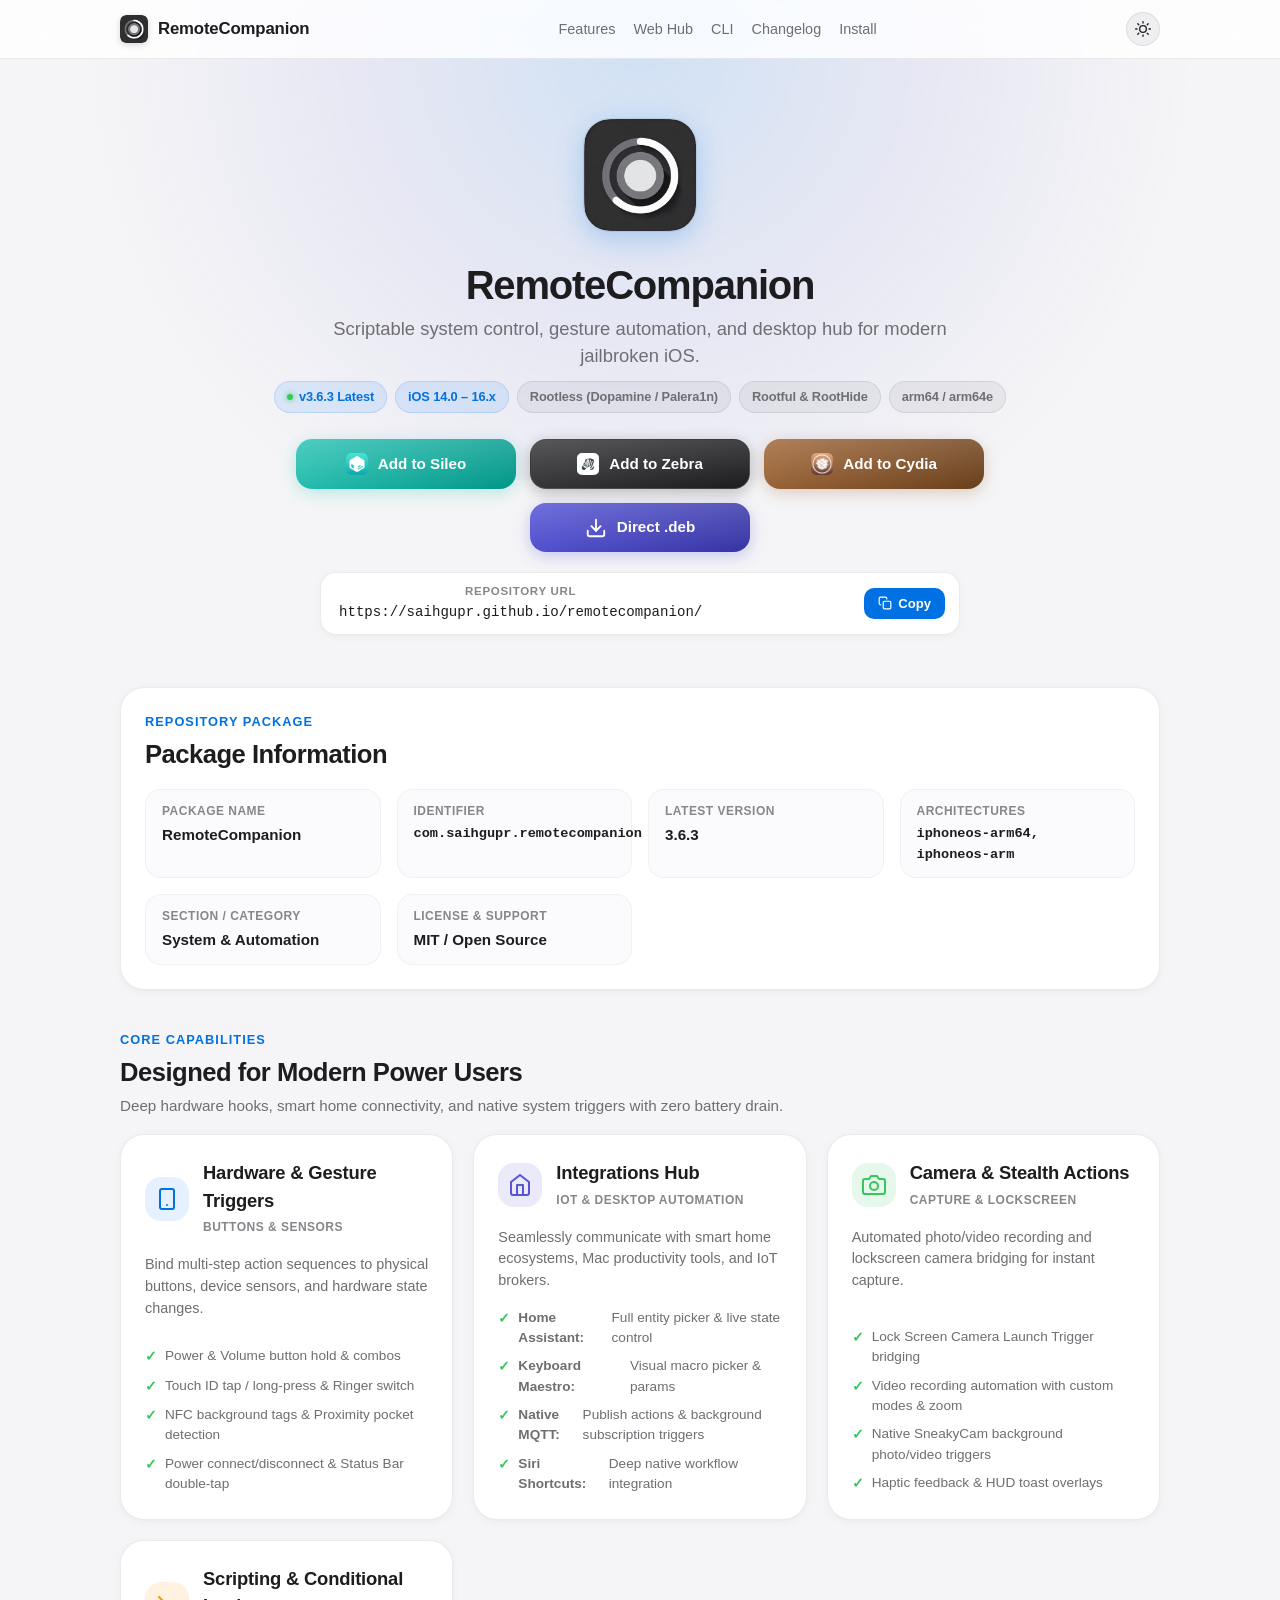
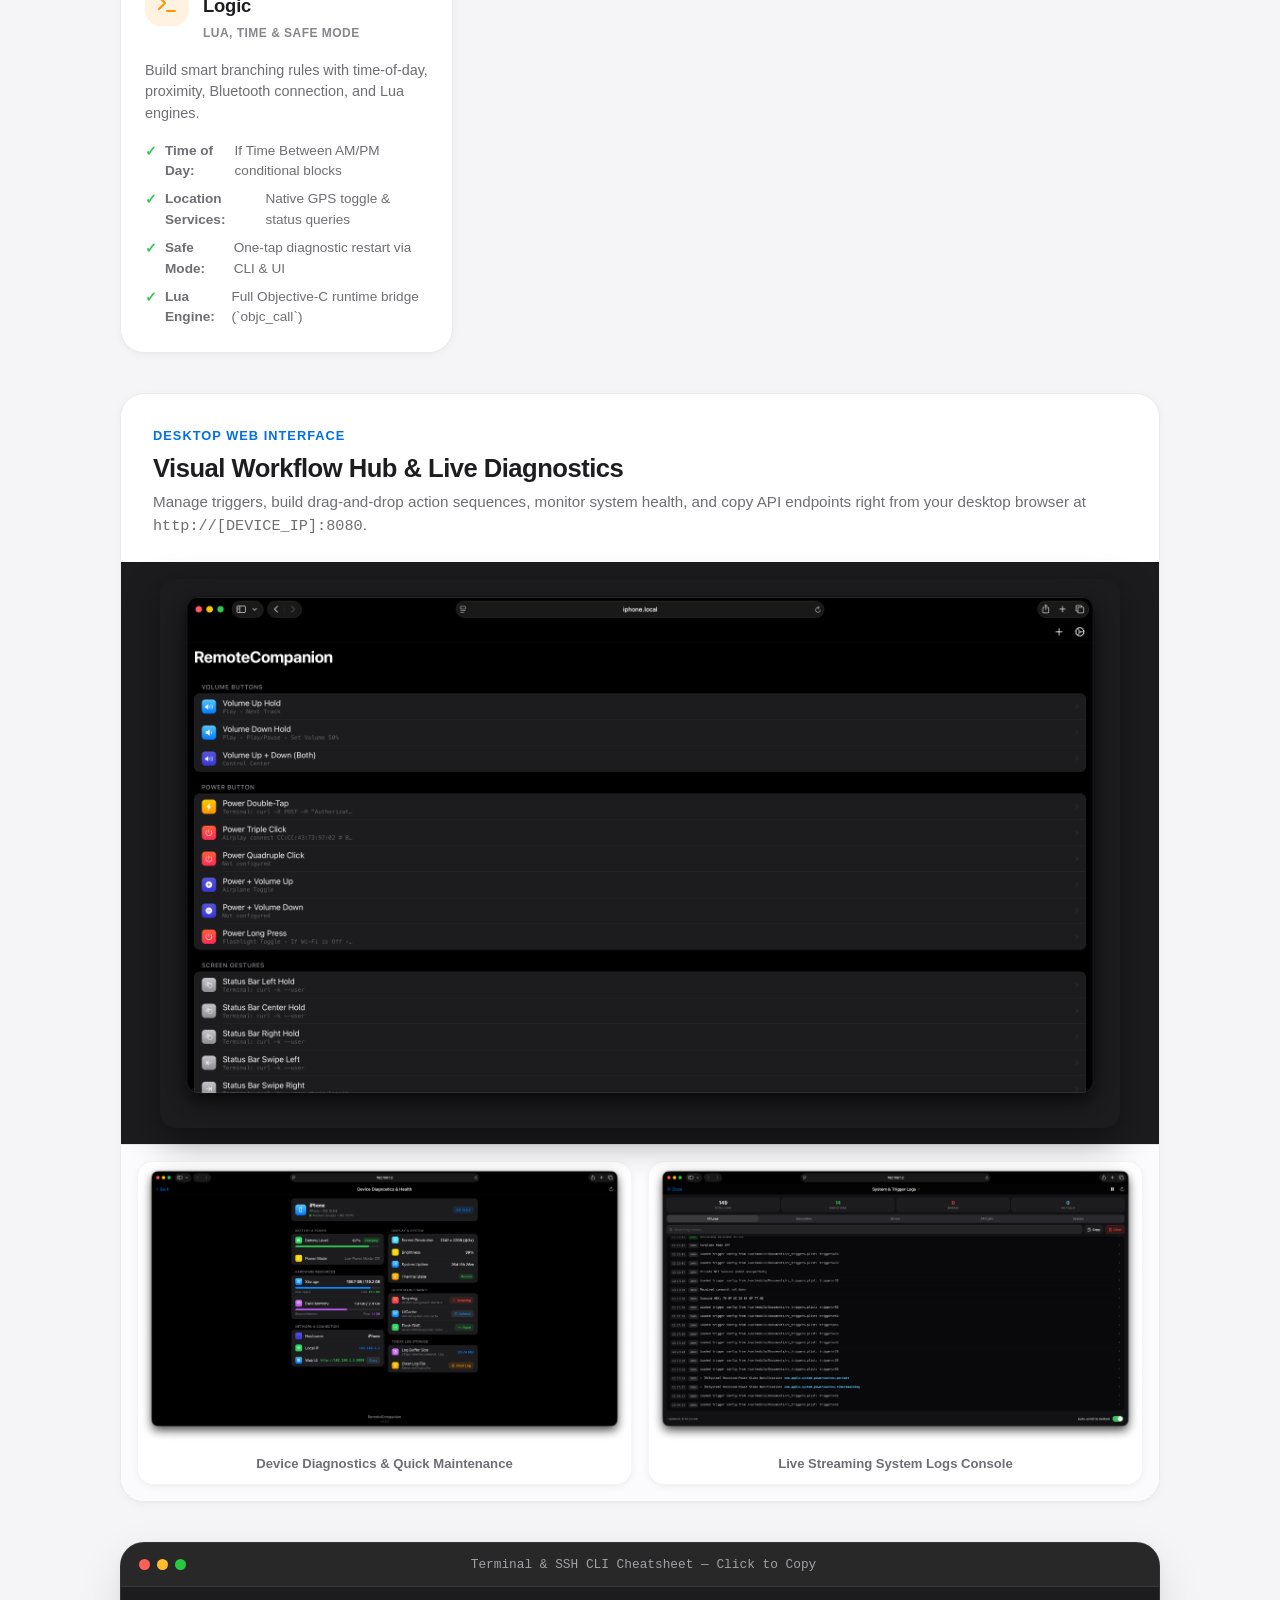
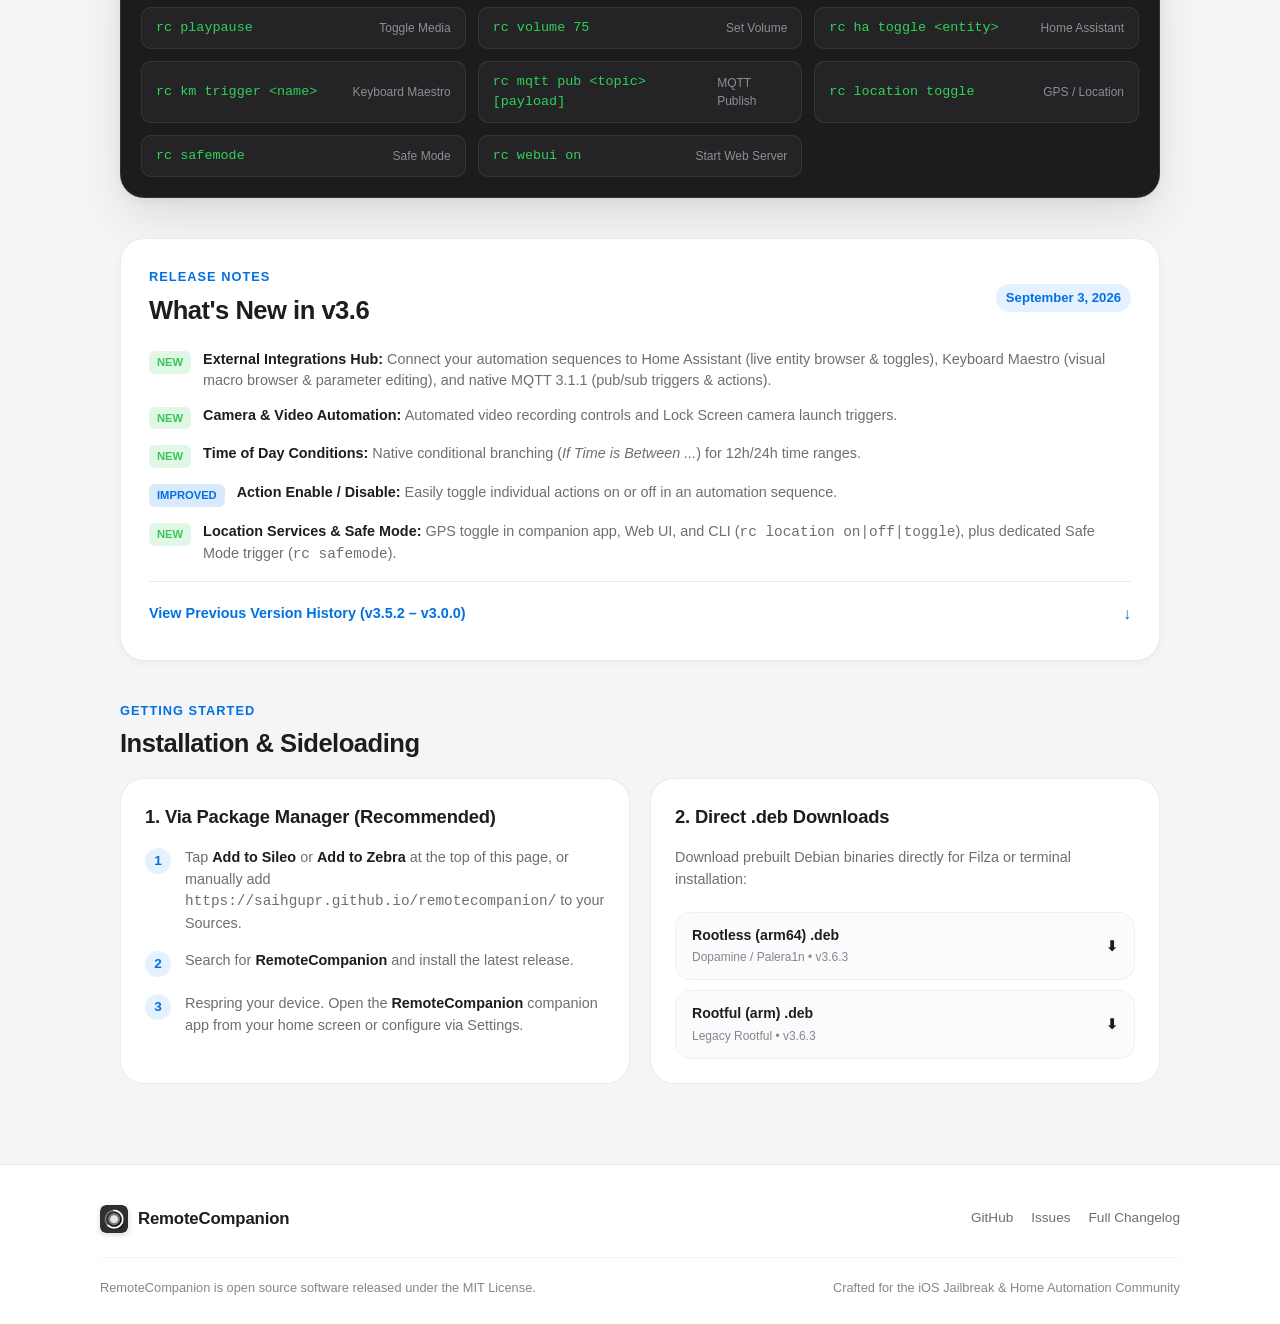
==== commit 67a7ce62: "release: v3.6.3" ====
--- a/docs/index.html
+++ b/docs/index.html
@@ -78,7 +78,7 @@
                 <h1 class="hero-title">RemoteCompanion</h1>
                 <p class="hero-tagline">Scriptable system control, gesture automation, and desktop hub for modern jailbroken iOS.</p>
                 <div class="badge-group">
-                    <span class="compat-badge"><span class="badge-dot"></span> v3.6.2 Latest</span>
+                    <span class="compat-badge"><span class="badge-dot"></span> v3.6.3 Latest</span>
                     <span class="compat-badge">iOS 14.0 – 16.x</span>
                     <span class="compat-badge secondary">Rootless (Dopamine / Palera1n)</span>
                     <span class="compat-badge secondary">Rootful & RootHide</span>
@@ -143,7 +143,7 @@
                 </div>
                 <div class="meta-item">
                     <span class="meta-label">Latest Version</span>
-                    <span class="meta-value">3.6.2</span>
+                    <span class="meta-value">3.6.3</span>
                 </div>
                 <div class="meta-item">
                     <span class="meta-label">Architectures</span>
@@ -415,17 +415,17 @@
                     <h3 class="feature-title">2. Direct .deb Downloads</h3>
                     <p class="feature-desc">Download prebuilt Debian binaries directly for Filza or terminal installation:</p>
                     <div class="direct-downloads">
-                        <a href="com.saihgupr.remotecompanion_3.6.2_iphoneos-arm64.deb" class="deb-btn" download>
+                        <a href="com.saihgupr.remotecompanion_3.6.3_iphoneos-arm64.deb" class="deb-btn" download>
                             <div>
                                 <div>Rootless (arm64) .deb</div>
-                                <span class="deb-meta">Dopamine / Palera1n • v3.6.2</span>
+                                <span class="deb-meta">Dopamine / Palera1n • v3.6.3</span>
                             </div>
                             <span>⬇</span>
                         </a>
-                        <a href="com.saihgupr.remotecompanion_3.6.2_iphoneos-arm.deb" class="deb-btn" download>
+                        <a href="com.saihgupr.remotecompanion_3.6.3_iphoneos-arm.deb" class="deb-btn" download>
                             <div>
                                 <div>Rootful (arm) .deb</div>
-                                <span class="deb-meta">Legacy Rootful • v3.6.2</span>
+                                <span class="deb-meta">Legacy Rootful • v3.6.3</span>
                             </div>
                             <span>⬇</span>
                         </a>
